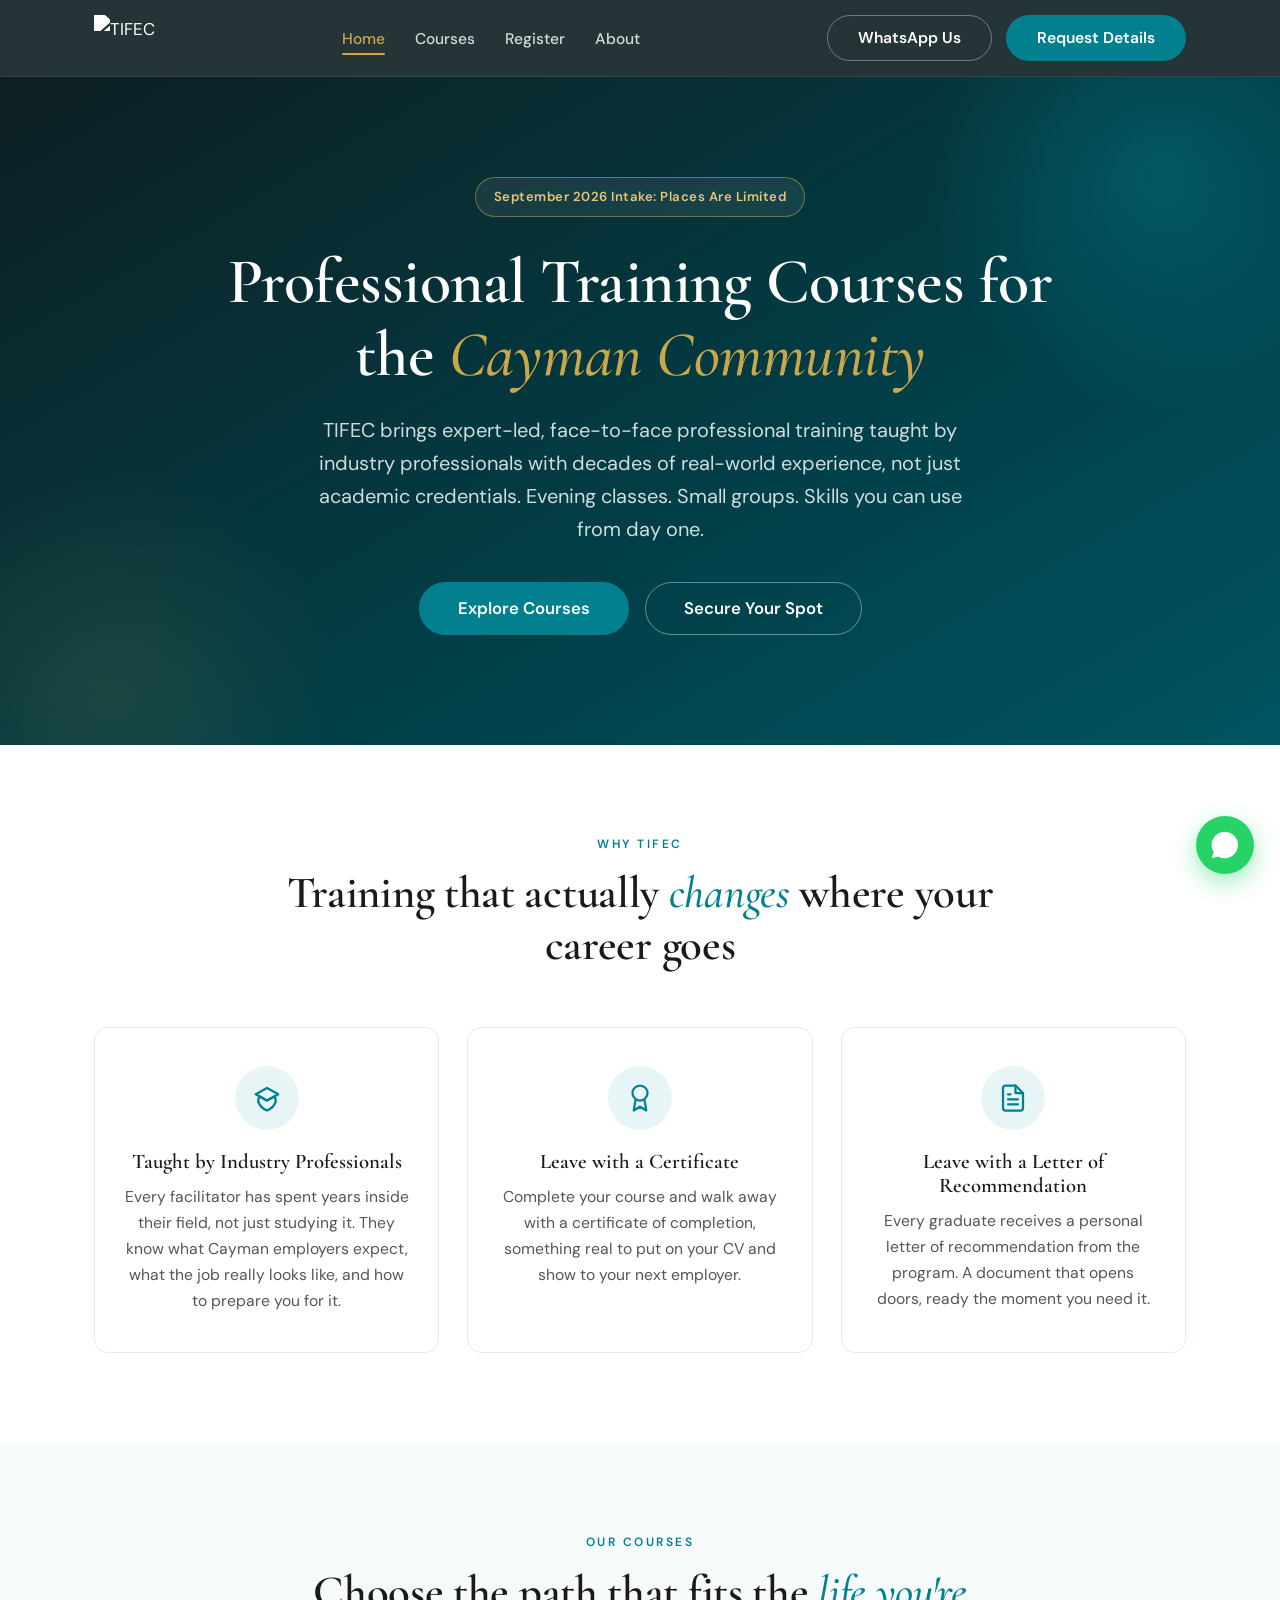
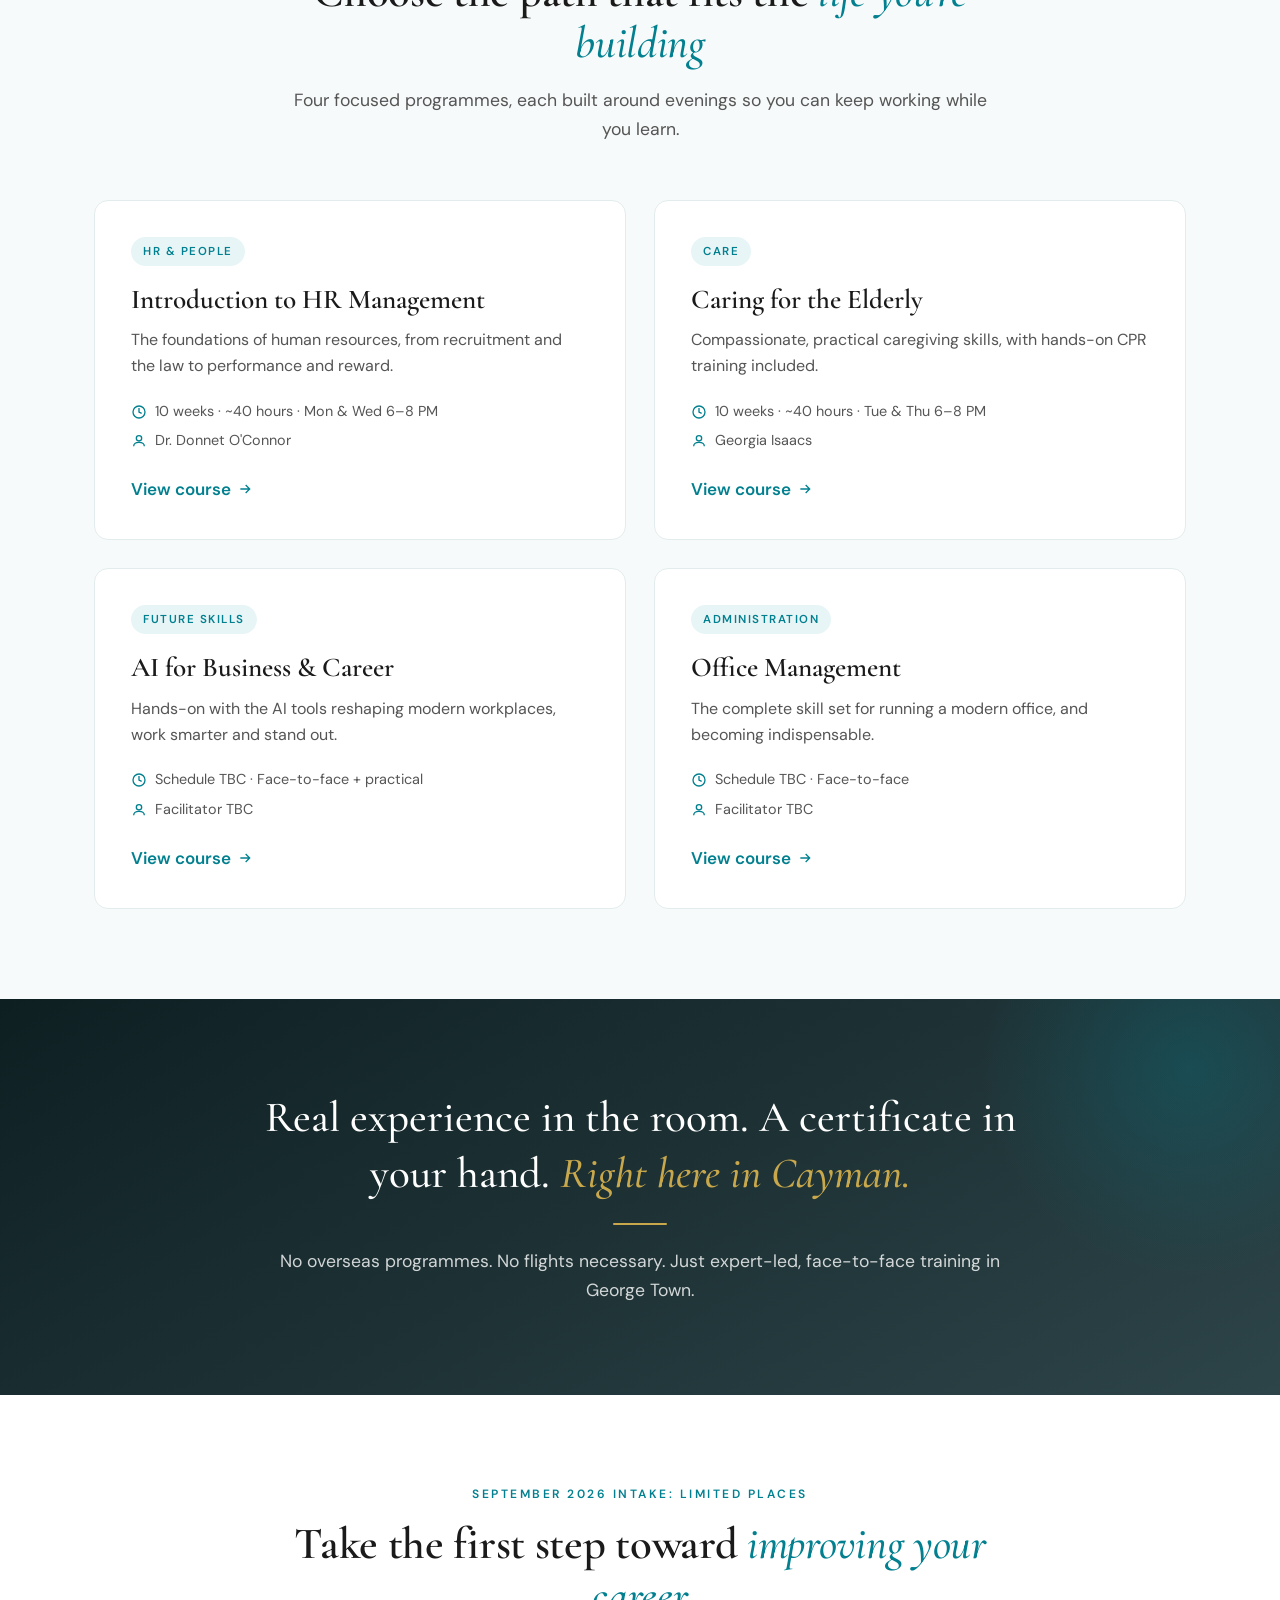
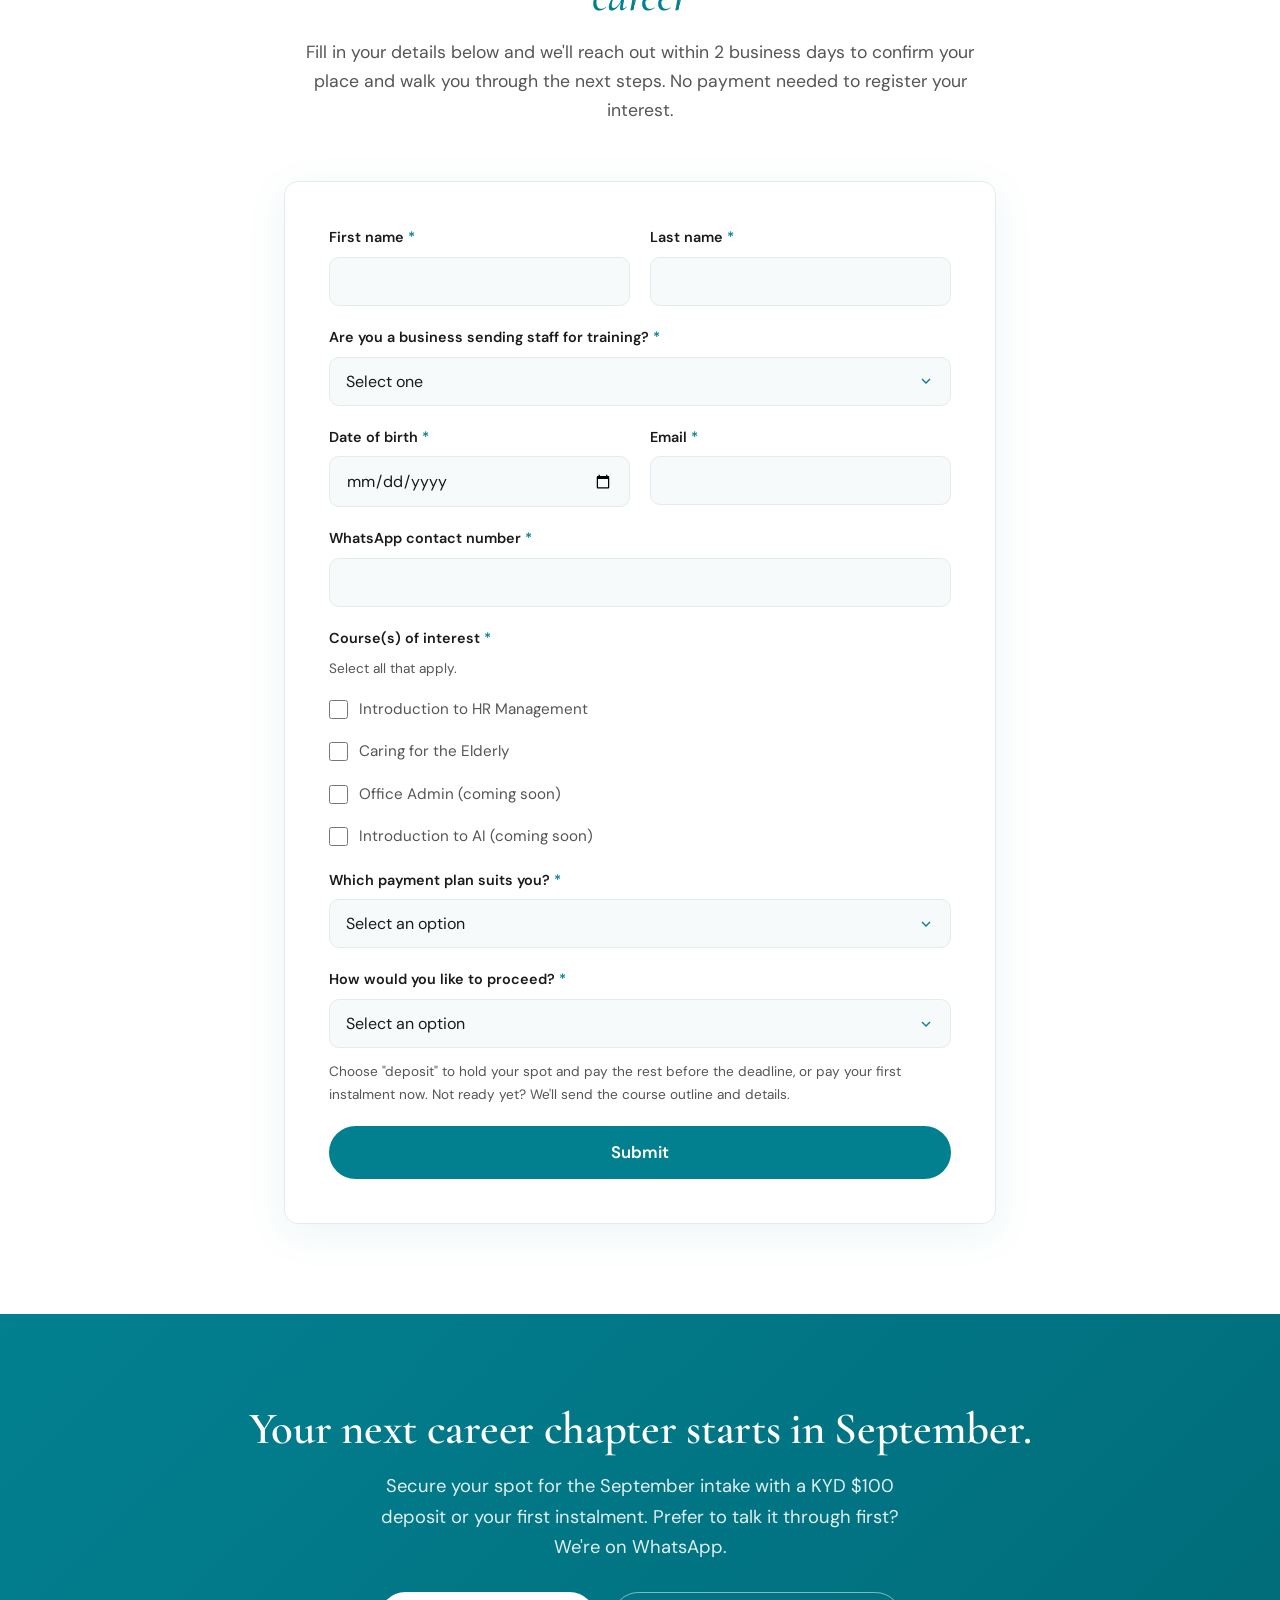
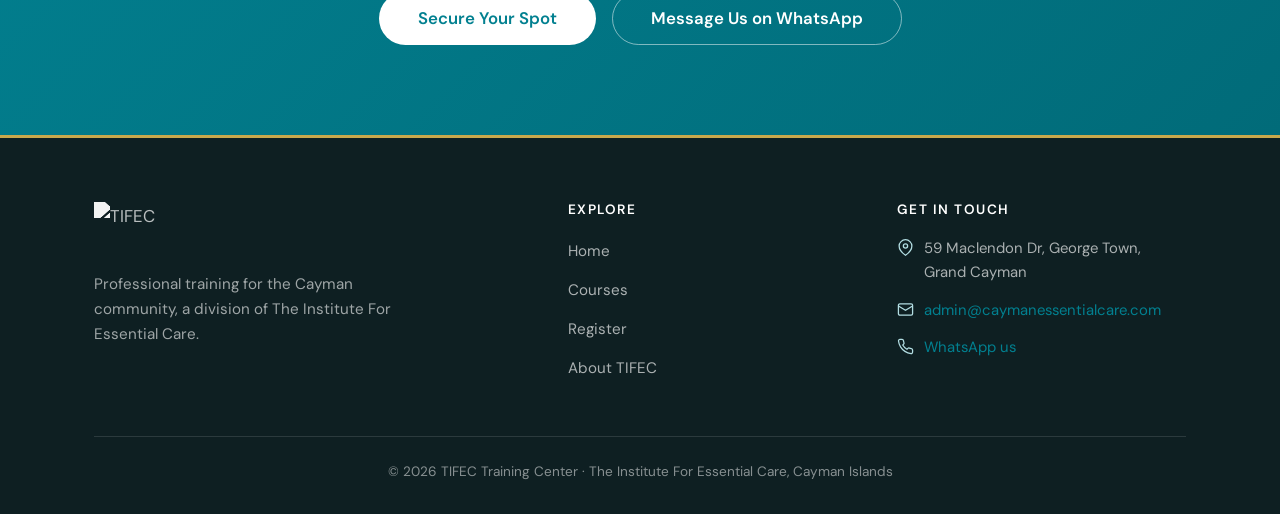
==== index.html @ a4555385 "Payment flow: Secure Your Spot CTAs, readiness question, deadlines, Sept 7/8 start dates, 10-week du" ====
<!DOCTYPE html>
<html lang="en">
<head>
  <meta charset="UTF-8" />
  <meta name="viewport" content="width=device-width, initial-scale=1.0" />
  <title>TIFEC Training Center | Cayman Islands</title>
  <meta name="description" content="Practical, face-to-face professional training in the Cayman Islands, taught by expert facilitators with real-world experience. September 2026 intake now open." />
  <link rel="preconnect" href="https://fonts.googleapis.com" />
  <link rel="preconnect" href="https://fonts.gstatic.com" crossorigin />
  <link rel="stylesheet" href="css/styles.css" />
  <link rel="icon" href="https://images.squarespace-cdn.com/content/v1/658cf09bc342121da8222727/c6f5dc71-7a25-4ff6-af58-5a216bb04ed7/Original_logo-removebg-preview+3.png" />
</head>
<body>

  <!-- NAV -->
  <nav class="nav">
    <div class="nav-inner">
      <a href="index.html" class="nav-logo">
        <img src="https://images.squarespace-cdn.com/content/v1/658cf09bc342121da8222727/c6f5dc71-7a25-4ff6-af58-5a216bb04ed7/Original_logo-removebg-preview+3.png" alt="TIFEC" />
      </a>
      <ul class="nav-links">
        <li><a href="index.html" class="active">Home</a></li>
        <li><a href="courses.html">Courses</a></li>
        <li><a href="register.html">Register</a></li>
        <li><a href="about.html">About</a></li>
      </ul>
      <div class="nav-cta">
        <a href="https://wa.me/4407555476193" target="_blank" rel="noopener" class="btn btn-outline">WhatsApp Us</a>
        <a href="register.html" class="btn btn-primary">Request Details</a>
      </div>
      <button class="nav-toggle" aria-label="Menu"><span></span><span></span><span></span></button>
    </div>
  </nav>

  <!-- HERO -->
  <header class="hero">
    <div class="container">
      <span class="badge">September 2026 Intake: Places Are Limited</span>
      <h1>Professional Training Courses for the <em>Cayman Community</em></h1>
      <p>TIFEC brings expert-led, face-to-face professional training taught by industry professionals with decades of real-world experience, not just academic credentials. Evening classes. Small groups. Skills you can use from day one.</p>
      <div class="hero-actions">
        <a href="courses.html" class="btn btn-primary btn-lg">Explore Courses</a>
        <a href="register.html" class="btn btn-outline btn-lg">Secure Your Spot</a>
      </div>
    </div>
  </header>

  <!-- PILLARS -->
  <section class="section">
    <div class="container">
      <div class="section-head reveal">
        <span class="eyebrow">Why TIFEC</span>
        <h2>Training that actually <em>changes</em> where your career goes</h2>
      </div>
      <div class="pillars">
        <div class="pillar reveal">
          <div class="pillar-icon">
            <svg viewBox="0 0 24 24" fill="none" stroke="currentColor" stroke-width="1.8" stroke-linecap="round" stroke-linejoin="round"><path d="M12 14l9-5-9-5-9 5 9 5z"/><path d="M12 14l6.16-3.42a12 12 0 0 1 .84 4.42A12 12 0 0 1 12 22a12 12 0 0 1-7-7 12 12 0 0 1 .84-4.42L12 14z"/></svg>
          </div>
          <h3>Taught by Industry Professionals</h3>
          <p>Every facilitator has spent years inside their field, not just studying it. They know what Cayman employers expect, what the job really looks like, and how to prepare you for it.</p>
        </div>
        <div class="pillar reveal">
          <div class="pillar-icon">
            <svg viewBox="0 0 24 24" fill="none" stroke="currentColor" stroke-width="1.8" stroke-linecap="round" stroke-linejoin="round"><circle cx="12" cy="8" r="6"/><path d="M15.477 12.89L17 22l-5-3-5 3 1.523-9.11"/></svg>
          </div>
          <h3>Leave with a Certificate</h3>
          <p>Complete your course and walk away with a certificate of completion, something real to put on your CV and show to your next employer.</p>
        </div>
        <div class="pillar reveal">
          <div class="pillar-icon">
            <svg viewBox="0 0 24 24" fill="none" stroke="currentColor" stroke-width="1.8" stroke-linecap="round" stroke-linejoin="round"><path d="M14 2H6a2 2 0 0 0-2 2v16a2 2 0 0 0 2 2h12a2 2 0 0 0 2-2V8z"/><path d="M14 2v6h6"/><path d="M16 13H8M16 17H8M10 9H8"/></svg>
          </div>
          <h3>Leave with a Letter of Recommendation</h3>
          <p>Every graduate receives a personal letter of recommendation from the program. A document that opens doors, ready the moment you need it.</p>
        </div>
      </div>
    </div>
  </section>

  <!-- COURSES -->
  <section class="section bg-soft">
    <div class="container">
      <div class="section-head reveal">
        <span class="eyebrow">Our Courses</span>
        <h2>Choose the path that fits the <em>life you're building</em></h2>
        <p>Four focused programmes, each built around evenings so you can keep working while you learn.</p>
      </div>
      <div class="course-grid">

        <a href="course-hr.html" class="course-card reveal" style="text-decoration:none">
          <span class="tag">HR &amp; People</span>
          <h3>Introduction to HR Management</h3>
          <p>The foundations of human resources, from recruitment and the law to performance and reward.</p>
          <div class="meta">
            <span><svg viewBox="0 0 24 24" fill="none" stroke="currentColor" stroke-width="2"><path d="M12 6v6l4 2"/><circle cx="12" cy="12" r="9"/></svg> 10 weeks · ~40 hours · Mon &amp; Wed 6–8 PM</span>
            <span><svg viewBox="0 0 24 24" fill="none" stroke="currentColor" stroke-width="2"><circle cx="12" cy="8" r="4"/><path d="M4 20c0-4 4-6 8-6s8 2 8 6"/></svg> Dr. Donnet O'Connor</span>
          </div>
          <span class="card-link">View course <svg viewBox="0 0 24 24" fill="none" stroke="currentColor" stroke-width="2"><path d="M5 12h14M13 6l6 6-6 6"/></svg></span>
        </a>

        <a href="course-elderly.html" class="course-card reveal" style="text-decoration:none">
          <span class="tag">Care</span>
          <h3>Caring for the Elderly</h3>
          <p>Compassionate, practical caregiving skills, with hands-on CPR training included.</p>
          <div class="meta">
            <span><svg viewBox="0 0 24 24" fill="none" stroke="currentColor" stroke-width="2"><path d="M12 6v6l4 2"/><circle cx="12" cy="12" r="9"/></svg> 10 weeks · ~40 hours · Tue &amp; Thu 6–8 PM</span>
            <span><svg viewBox="0 0 24 24" fill="none" stroke="currentColor" stroke-width="2"><circle cx="12" cy="8" r="4"/><path d="M4 20c0-4 4-6 8-6s8 2 8 6"/></svg> Georgia Isaacs</span>
          </div>
          <span class="card-link">View course <svg viewBox="0 0 24 24" fill="none" stroke="currentColor" stroke-width="2"><path d="M5 12h14M13 6l6 6-6 6"/></svg></span>
        </a>

        <a href="course-ai.html" class="course-card reveal" style="text-decoration:none">
          <span class="tag">Future Skills</span>
          <h3>AI for Business &amp; Career</h3>
          <p>Hands-on with the AI tools reshaping modern workplaces, work smarter and stand out.</p>
          <div class="meta">
            <span><svg viewBox="0 0 24 24" fill="none" stroke="currentColor" stroke-width="2"><path d="M12 6v6l4 2"/><circle cx="12" cy="12" r="9"/></svg> Schedule TBC · Face-to-face + practical</span>
            <span><svg viewBox="0 0 24 24" fill="none" stroke="currentColor" stroke-width="2"><circle cx="12" cy="8" r="4"/><path d="M4 20c0-4 4-6 8-6s8 2 8 6"/></svg> Facilitator TBC</span>
          </div>
          <span class="card-link">View course <svg viewBox="0 0 24 24" fill="none" stroke="currentColor" stroke-width="2"><path d="M5 12h14M13 6l6 6-6 6"/></svg></span>
        </a>

        <a href="course-office.html" class="course-card reveal" style="text-decoration:none">
          <span class="tag">Administration</span>
          <h3>Office Management</h3>
          <p>The complete skill set for running a modern office, and becoming indispensable.</p>
          <div class="meta">
            <span><svg viewBox="0 0 24 24" fill="none" stroke="currentColor" stroke-width="2"><path d="M12 6v6l4 2"/><circle cx="12" cy="12" r="9"/></svg> Schedule TBC · Face-to-face</span>
            <span><svg viewBox="0 0 24 24" fill="none" stroke="currentColor" stroke-width="2"><circle cx="12" cy="8" r="4"/><path d="M4 20c0-4 4-6 8-6s8 2 8 6"/></svg> Facilitator TBC</span>
          </div>
          <span class="card-link">View course <svg viewBox="0 0 24 24" fill="none" stroke="currentColor" stroke-width="2"><path d="M5 12h14M13 6l6 6-6 6"/></svg></span>
        </a>

      </div>
    </div>
  </section>

  <!-- QUOTE -->
  <section class="section quote-section">
    <div class="container reveal">
      <blockquote>Real experience in the room. A certificate in your hand. <em>Right here in Cayman.</em></blockquote>
      <p class="sub">No overseas programmes. No flights necessary. Just expert-led, face-to-face training in George Town.</p>
    </div>
  </section>

  <!-- LEAD CAPTURE -->
  <section class="section" id="reserve">
    <div class="container" style="max-width:760px">
      <div class="section-head reveal">
        <span class="eyebrow">September 2026 Intake: Limited Places</span>
        <h2>Take the first step toward <em>improving your career</em></h2>
        <p>Fill in your details below and we'll reach out within 2 business days to confirm your place and walk you through the next steps. No payment needed to register your interest.</p>
      </div>

      <form class="form-card reveal" name="home-reserve" method="POST" data-netlify="true" netlify-honeypot="bot-field" data-lead-form data-success="home-success">
        <input type="hidden" name="form-name" value="home-reserve" />
        <p hidden><label>Don't fill this out: <input name="bot-field" /></label></p>
        <div class="form-grid">
          <div class="form-group">
            <label>First name <span class="req">*</span></label>
            <input class="form-control" type="text" name="first_name" required />
          </div>
          <div class="form-group">
            <label>Last name <span class="req">*</span></label>
            <input class="form-control" type="text" name="last_name" required />
          </div>
          <div class="form-group full">
            <label>Are you a business sending staff for training? <span class="req">*</span></label>
            <select class="form-control" name="is_business" required>
              <option value="" disabled selected>Select one</option>
              <option>No, I'm registering for myself</option>
              <option>Yes, on behalf of my business</option>
            </select>
          </div>
          <div class="form-group full" data-business-name style="display:none">
            <label>Name of business</label>
            <input class="form-control" type="text" name="business_name" />
            <p class="form-note">Only if you're registering on behalf of a business.</p>
          </div>
          <div class="form-group">
            <label>Date of birth <span class="req">*</span></label>
            <input class="form-control" type="date" name="date_of_birth" required />
          </div>
          <div class="form-group">
            <label>Email <span class="req">*</span></label>
            <input class="form-control" type="email" name="email" required />
          </div>
          <div class="form-group full">
            <label>WhatsApp contact number <span class="req">*</span></label>
            <input class="form-control" type="tel" name="whatsapp" required />
          </div>
          <div class="form-group full">
            <label>Course(s) of interest <span class="req">*</span></label>
            <p class="form-note" style="margin-top:0;margin-bottom:10px">Select all that apply.</p>
            <div class="checkbox-row"><input type="checkbox" id="c-hr" name="courses[]" value="Introduction to HR Management" /><label for="c-hr">Introduction to HR Management</label></div>
            <div class="checkbox-row"><input type="checkbox" id="c-eld" name="courses[]" value="Caring for the Elderly" /><label for="c-eld">Caring for the Elderly</label></div>
            <div class="checkbox-row"><input type="checkbox" id="c-off" name="courses[]" value="Office Admin (coming soon)" /><label for="c-off">Office Admin (coming soon)</label></div>
            <div class="checkbox-row"><input type="checkbox" id="c-ai" name="courses[]" value="Introduction to AI (coming soon)" /><label for="c-ai">Introduction to AI (coming soon)</label></div>
          </div>
          <div class="form-group full">
            <label>Which payment plan suits you? <span class="req">*</span></label>
            <select class="form-control" name="payment_method" required>
              <option value="" disabled selected>Select an option</option>
              <option>Full Payment Upfront</option>
              <option>Payment Plan</option>
              <option>Extended Payment Plan (4 months)</option>
            </select>
          </div>
          <div class="form-group full">
            <label>How would you like to proceed? <span class="req">*</span></label>
            <select class="form-control" name="payment_readiness" required>
              <option value="" disabled selected>Select an option</option>
              <option>Send me the course outline and more details for now</option>
              <option>I'd like to pay the KYD $100 deposit to save my spot</option>
              <option>I'm ready to make my first tuition payment</option>
            </select>
            <p class="form-note">Choose "deposit" to hold your spot and pay the rest before the deadline, or pay your first instalment now. Not ready yet? We'll send the course outline and details.</p>
          </div>
          <div class="form-group full">
            <button type="submit" class="btn btn-primary btn-lg btn-block">Submit</button>
          </div>
        </div>
      </form>

      <div class="form-success" id="home-success">
        <svg viewBox="0 0 24 24" fill="none" stroke="currentColor" stroke-width="1.8" stroke-linecap="round" stroke-linejoin="round"><path d="M22 11.08V12a10 10 0 1 1-5.93-9.14"/><path d="M22 4L12 14.01l-3-3"/></svg>
        <h3>Thank you. Your place is noted.</h3>
        <p>We've received your details. Our team will reach out within 2 business days to confirm the next steps for the September 2026 intake.</p>
      </div>
    </div>
  </section>

  <!-- CTA BAND -->
  <section class="section cta-band">
    <div class="container reveal">
      <h2>Your next career chapter starts in September.</h2>
      <p>Secure your spot for the September intake with a KYD $100 deposit or your first instalment. Prefer to talk it through first? We're on WhatsApp.</p>
      <div class="hero-actions">
        <a href="register.html" class="btn btn-light btn-lg">Secure Your Spot</a>
        <a href="https://wa.me/4407555476193" target="_blank" rel="noopener" class="btn btn-outline btn-lg" style="color:#fff;border-color:rgba(255,255,255,0.5)">Message Us on WhatsApp</a>
      </div>
    </div>
  </section>

  <!-- FOOTER -->
  <footer class="footer">
    <div class="container">
      <div class="footer-grid">
        <div>
          <div class="footer-logo">
            <img src="https://images.squarespace-cdn.com/content/v1/658cf09bc342121da8222727/c6f5dc71-7a25-4ff6-af58-5a216bb04ed7/Original_logo-removebg-preview+3.png" alt="TIFEC" />
          </div>
          <p>Professional training for the Cayman community, a division of The Institute For Essential Care.</p>
        </div>
        <div>
          <h4>Explore</h4>
          <ul>
            <li><a href="index.html">Home</a></li>
            <li><a href="courses.html">Courses</a></li>
            <li><a href="register.html">Register</a></li>
            <li><a href="about.html">About TIFEC</a></li>
          </ul>
        </div>
        <div>
          <h4>Get in Touch</h4>
          <div class="contact-item"><svg viewBox="0 0 24 24" fill="none" stroke="currentColor" stroke-width="1.8"><path d="M21 10c0 7-9 13-9 13s-9-6-9-13a9 9 0 0 1 18 0z"/><circle cx="12" cy="10" r="3"/></svg> 59 Maclendon Dr, George Town, Grand Cayman</div>
          <div class="contact-item"><svg viewBox="0 0 24 24" fill="none" stroke="currentColor" stroke-width="1.8"><rect x="2" y="4" width="20" height="16" rx="2"/><path d="M22 7l-10 6L2 7"/></svg> <a href="mailto:admin@caymanessentialcare.com">admin@caymanessentialcare.com</a></div>
          <div class="contact-item"><svg viewBox="0 0 24 24" fill="none" stroke="currentColor" stroke-width="1.8"><path d="M22 16.92v3a2 2 0 0 1-2.18 2 19.79 19.79 0 0 1-8.63-3.07 19.5 19.5 0 0 1-6-6 19.79 19.79 0 0 1-3.07-8.67A2 2 0 0 1 4.11 2h3a2 2 0 0 1 2 1.72c.13.96.36 1.9.7 2.81a2 2 0 0 1-.45 2.11L8.09 9.91a16 16 0 0 0 6 6l1.27-1.27a2 2 0 0 1 2.11-.45c.91.34 1.85.57 2.81.7A2 2 0 0 1 22 16.92z"/></svg> <a href="https://wa.me/4407555476193" target="_blank" rel="noopener">WhatsApp us</a></div>
        </div>
      </div>
      <div class="footer-bottom">
        © <span id="year">2026</span> TIFEC Training Center · The Institute For Essential Care, Cayman Islands
      </div>
    </div>
  </footer>

  <!-- WhatsApp float -->
  <a href="https://wa.me/4407555476193" target="_blank" rel="noopener" class="wa-float" aria-label="Chat on WhatsApp">
    <svg viewBox="0 0 24 24" fill="currentColor"><path d="M17.5 14.4c-.3-.2-1.7-.9-2-1-.3-.1-.5-.1-.6.2-.2.3-.7 1-.9 1.1-.2.2-.3.2-.6.1-.3-.2-1.2-.5-2.3-1.4-.9-.8-1.4-1.7-1.6-2-.2-.3 0-.5.1-.6.1-.1.3-.3.4-.5.1-.2.2-.3.3-.5.1-.2 0-.4 0-.5-.1-.2-.6-1.5-.9-2-.2-.5-.4-.4-.6-.4h-.5c-.2 0-.5.1-.7.3-.2.3-.9.9-.9 2.2s1 2.6 1.1 2.7c.1.2 1.9 3 4.7 4.2.6.3 1.1.4 1.5.6.6.2 1.2.2 1.6.1.5-.1 1.7-.7 1.9-1.3.2-.7.2-1.2.2-1.3-.1-.2-.3-.2-.5-.3zM12 2a10 10 0 0 0-8.5 15.3L2 22l4.8-1.3A10 10 0 1 0 12 2z"/></svg>
  </a>

  <script src="js/main.js"></script>
</body>
</html>
---- css/styles.css ----
/* ============================================================
   TIFEC Professional Training Programs
   Brand: calm, warm, aspirational
   ============================================================ */

@import url('https://fonts.googleapis.com/css2?family=Cormorant+Garamond:ital,wght@0,400;0,500;0,600;0,700;1,400;1,500;1,600&family=DM+Sans:ital,opsz,wght@0,9..40,300;0,9..40,400;0,9..40,500;0,9..40,600;0,9..40,700;1,9..40,400&display=swap');

:root {
  --teal: #028090;
  --teal-dark: #016b79;
  --teal-light: #e8f5f6;
  --teal-mid: #b2dde2;
  --text: #1a1a1a;
  --muted: #555;
  --white: #ffffff;
  --bg-soft: #f7fafa;
  --border: #e3ecec;

  /* dark + accent tones (matched to caymanessentialcare palette) */
  --ink: #0e1f22;          /* darkest charcoal-teal */
  --ink-soft: #2d4448;     /* dark slate teal */
  --gold: #c9a84c;         /* brass accent */
  --gold-light: #e3c878;

  --serif: 'Cormorant Garamond', Georgia, serif;
  --sans: 'DM Sans', -apple-system, BlinkMacSystemFont, 'Segoe UI', sans-serif;

  --maxw: 1140px;
  --radius: 14px;
  --radius-sm: 10px;
  --shadow: 0 10px 40px rgba(2, 128, 144, 0.08);
  --shadow-hover: 0 18px 50px rgba(2, 128, 144, 0.16);
  --transition: 0.25s ease;
}

* { box-sizing: border-box; margin: 0; padding: 0; }

html { scroll-behavior: smooth; scroll-padding-top: 90px; }

body {
  font-family: var(--sans);
  color: var(--text);
  background: var(--white);
  line-height: 1.65;
  font-size: 17px;
  -webkit-font-smoothing: antialiased;
  overflow-x: hidden;
}

img { max-width: 100%; display: block; }

a { color: var(--teal); text-decoration: none; transition: color var(--transition); }
a:hover { color: var(--teal-dark); }

/* ---------- Typography ---------- */
h1, h2, h3, h4 { font-family: var(--serif); font-weight: 600; line-height: 1.15; color: var(--text); }
h1 { font-size: clamp(2.4rem, 5.2vw, 4rem); letter-spacing: -0.5px; }
h2 { font-size: clamp(1.9rem, 3.6vw, 2.8rem); letter-spacing: -0.3px; }
h3 { font-size: clamp(1.35rem, 2.2vw, 1.7rem); }
h4 { font-size: 1.2rem; }
em { font-style: italic; color: var(--teal); }
h1 em, h2 em, h3 em { font-weight: 500; }

p { color: var(--muted); }
.lead { font-size: 1.2rem; color: var(--muted); line-height: 1.7; }

/* ---------- Layout ---------- */
.container { max-width: var(--maxw); margin: 0 auto; padding: 0 24px; }
.section { padding: 90px 0; }
.section-sm { padding: 60px 0; }
.bg-soft { background: var(--bg-soft); }
.bg-teal-light { background: var(--teal-light); }
.text-center { text-align: center; }
.eyebrow {
  font-family: var(--sans);
  text-transform: uppercase;
  letter-spacing: 2.5px;
  font-size: 0.75rem;
  font-weight: 600;
  color: var(--teal);
  margin-bottom: 14px;
  display: block;
}
.section-head { max-width: 720px; margin: 0 auto 56px; text-align: center; }
.section-head p { margin-top: 16px; font-size: 1.1rem; }

/* ---------- Buttons ---------- */
.btn {
  display: inline-flex;
  align-items: center;
  gap: 9px;
  font-family: var(--sans);
  font-weight: 600;
  font-size: 0.98rem;
  padding: 14px 30px;
  border-radius: 50px;
  border: 1.5px solid transparent;
  cursor: pointer;
  transition: all var(--transition);
  text-align: center;
  line-height: 1;
}
.btn-primary { background: var(--teal); color: #fff; }
.btn-primary:hover { background: var(--teal-dark); color: #fff; transform: translateY(-2px); box-shadow: var(--shadow-hover); }
.btn-outline { background: transparent; color: var(--teal); border-color: var(--teal-mid); }
.btn-outline:hover { background: var(--teal-light); color: var(--teal-dark); transform: translateY(-2px); }
.btn-light { background: #fff; color: var(--teal); }
.btn-light:hover { background: var(--teal-light); transform: translateY(-2px); }
.btn-lg { padding: 17px 38px; font-size: 1.05rem; }
.btn-block { display: flex; width: 100%; justify-content: center; }

/* ---------- Navbar ---------- */
.nav {
  position: sticky;
  top: 0;
  z-index: 100;
  background: rgba(14, 31, 34, 0.9);
  backdrop-filter: blur(12px);
  border-bottom: 1px solid rgba(255, 255, 255, 0.08);
}
.nav-inner {
  display: flex;
  align-items: center;
  justify-content: space-between;
  height: 76px;
  max-width: var(--maxw);
  margin: 0 auto;
  padding: 0 24px;
}
.nav-logo img { height: 46px; width: auto; filter: brightness(0) invert(1); }
.nav-links { display: flex; align-items: center; gap: 30px; list-style: none; }
.nav-links a {
  color: rgba(255, 255, 255, 0.82);
  font-weight: 500;
  font-size: 0.97rem;
  position: relative;
  padding: 4px 0;
}
.nav-links a:hover, .nav-links a.active { color: var(--gold); }
.nav-links a.active::after {
  content: '';
  position: absolute;
  left: 0; bottom: -2px;
  width: 100%; height: 2px;
  background: var(--gold);
  border-radius: 2px;
}
.nav-cta { display: flex; align-items: center; gap: 14px; }
/* nav outline button adapts to the dark bar */
.nav .btn-outline { color: #fff; border-color: rgba(255, 255, 255, 0.35); }
.nav .btn-outline:hover { background: rgba(255, 255, 255, 0.1); color: #fff; border-color: rgba(255, 255, 255, 0.5); }
.nav-toggle {
  display: none;
  background: none;
  border: none;
  cursor: pointer;
  padding: 8px;
  flex-direction: column;
  gap: 5px;
}
.nav-toggle span {
  display: block;
  width: 24px; height: 2px;
  background: #fff;
  border-radius: 2px;
  transition: var(--transition);
}

/* ---------- Hero ---------- */
.hero {
  position: relative;
  background:
    linear-gradient(150deg, var(--ink) 0%, #013f48 60%, #015462 100%);
  padding: 100px 0 110px;
  overflow: hidden;
}
.hero::before {
  content: '';
  position: absolute;
  top: -140px; right: -120px;
  width: 480px; height: 480px;
  background: radial-gradient(circle, rgba(2,128,144,0.4) 0%, rgba(2,128,144,0) 70%);
  border-radius: 50%;
}
.hero::after {
  content: '';
  position: absolute;
  bottom: -180px; left: -120px;
  width: 460px; height: 460px;
  background: radial-gradient(circle, rgba(201,168,76,0.12) 0%, rgba(201,168,76,0) 70%);
  border-radius: 50%;
}
.hero .container { position: relative; z-index: 2; max-width: 880px; text-align: center; }
.hero .badge {
  display: inline-block;
  background: rgba(255,255,255,0.07);
  border: 1px solid rgba(201,168,76,0.5);
  color: var(--gold-light);
  font-weight: 600;
  font-size: 0.82rem;
  letter-spacing: 0.5px;
  padding: 8px 18px;
  border-radius: 50px;
  margin-bottom: 28px;
  backdrop-filter: blur(4px);
}
.hero h1 { margin-bottom: 22px; color: #fff; }
.hero h1 em { color: var(--gold); }
.hero p { font-size: 1.25rem; max-width: 660px; margin: 0 auto 36px; color: rgba(255,255,255,0.82); }
.hero-actions { display: flex; gap: 16px; justify-content: center; flex-wrap: wrap; }
/* hero outline button on the dark backdrop */
.hero .btn-outline { color: #fff; border-color: rgba(255,255,255,0.4); }
.hero .btn-outline:hover { background: rgba(255,255,255,0.12); color: #fff; border-color: rgba(255,255,255,0.6); }

/* ---------- Pillars ---------- */
.pillars { display: grid; grid-template-columns: repeat(3, 1fr); gap: 28px; }
.pillar {
  text-align: center;
  padding: 38px 28px;
  background: #fff;
  border: 1px solid var(--border);
  border-radius: var(--radius);
  transition: var(--transition);
}
.pillar:hover { transform: translateY(-4px); box-shadow: var(--shadow); border-color: var(--teal-mid); }
.pillar-icon {
  width: 64px; height: 64px;
  margin: 0 auto 20px;
  background: var(--teal-light);
  border-radius: 50%;
  display: flex; align-items: center; justify-content: center;
  color: var(--teal);
}
.pillar-icon svg { width: 30px; height: 30px; }
.pillar h3 { font-size: 1.3rem; margin-bottom: 10px; }
.pillar p { font-size: 0.98rem; }

/* ---------- Course cards ---------- */
.course-grid { display: grid; grid-template-columns: repeat(2, 1fr); gap: 28px; }
.course-card {
  background: #fff;
  border: 1px solid var(--border);
  border-radius: var(--radius);
  padding: 36px;
  display: flex;
  flex-direction: column;
  transition: var(--transition);
  position: relative;
  overflow: hidden;
}
.course-card::before {
  content: '';
  position: absolute;
  top: 0; left: 0;
  width: 100%; height: 4px;
  background: linear-gradient(90deg, var(--teal), var(--gold));
  transform: scaleX(0);
  transform-origin: left;
  transition: transform var(--transition);
}
.course-card:hover { transform: translateY(-5px); box-shadow: var(--shadow-hover); border-color: var(--teal-mid); }
.course-card:hover::before { transform: scaleX(1); }
.course-card .tag {
  display: inline-block;
  font-size: 0.72rem;
  text-transform: uppercase;
  letter-spacing: 1.5px;
  font-weight: 600;
  color: var(--teal);
  background: var(--teal-light);
  padding: 5px 12px;
  border-radius: 50px;
  margin-bottom: 18px;
  align-self: flex-start;
}
.course-card h3 { margin-bottom: 12px; }
.course-card p { font-size: 1rem; margin-bottom: 20px; }
.course-card .meta { font-size: 0.9rem; color: var(--muted); margin-bottom: 22px; display: flex; flex-direction: column; gap: 6px; }
.course-card .meta span { display: flex; align-items: center; gap: 8px; }
.course-card .meta svg { width: 16px; height: 16px; color: var(--teal); flex-shrink: 0; }
.course-card .card-link { margin-top: auto; font-weight: 600; display: inline-flex; align-items: center; gap: 6px; }
.course-card .card-link svg { width: 16px; height: 16px; transition: transform var(--transition); }
.course-card:hover .card-link svg { transform: translateX(4px); }

/* ---------- Quote / social proof ---------- */
.quote-section {
  background: linear-gradient(150deg, var(--ink) 0%, var(--ink-soft) 100%);
  color: #fff;
  text-align: center;
  position: relative;
  overflow: hidden;
}
.quote-section::before {
  content: '';
  position: absolute;
  top: -140px; right: -120px;
  width: 420px; height: 420px;
  background: radial-gradient(circle, rgba(2,128,144,0.28) 0%, rgba(2,128,144,0) 70%);
  border-radius: 50%;
}
.quote-section .container { max-width: 820px; position: relative; z-index: 2; }
.quote-section blockquote {
  font-family: var(--serif);
  font-size: clamp(1.8rem, 3.6vw, 2.7rem);
  line-height: 1.3;
  font-weight: 500;
}
.quote-section blockquote em { color: var(--gold); font-style: italic; }
.quote-section .sub { margin-top: 22px; color: rgba(255,255,255,0.8); font-size: 1.1rem; }
.quote-section .sub::before {
  content: '';
  display: block;
  width: 54px; height: 2px;
  background: var(--gold);
  margin: 0 auto 22px;
  border-radius: 2px;
}

/* ---------- Forms ---------- */
.form-card {
  background: #fff;
  border-radius: var(--radius);
  box-shadow: var(--shadow);
  padding: 44px;
  border: 1px solid var(--border);
}
.form-grid { display: grid; grid-template-columns: 1fr 1fr; gap: 20px; }
.form-group { display: flex; flex-direction: column; gap: 7px; }
.form-group.full { grid-column: 1 / -1; }
.form-group label { font-size: 0.9rem; font-weight: 600; color: var(--text); }
.form-group label .req { color: var(--teal); }
.form-control {
  font-family: var(--sans);
  font-size: 1rem;
  padding: 13px 16px;
  border: 1.5px solid var(--border);
  border-radius: var(--radius-sm);
  background: var(--bg-soft);
  color: var(--text);
  transition: var(--transition);
  width: 100%;
}
.form-control:focus { outline: none; border-color: var(--teal); background: #fff; box-shadow: 0 0 0 3px rgba(2,128,144,0.1); }
select.form-control { appearance: none; background-image: url("data:image/svg+xml,%3Csvg xmlns='http://www.w3.org/2000/svg' width='16' height='16' fill='none' stroke='%23028090' stroke-width='2' viewBox='0 0 24 24'%3E%3Cpath d='M6 9l6 6 6-6'/%3E%3C/svg%3E"); background-repeat: no-repeat; background-position: right 16px center; padding-right: 44px; }
.checkbox-row { display: flex; align-items: flex-start; gap: 11px; }
.checkbox-row input { width: 19px; height: 19px; margin-top: 3px; accent-color: var(--teal); flex-shrink: 0; cursor: pointer; }
.checkbox-row label { font-weight: 400; color: var(--muted); font-size: 0.95rem; cursor: pointer; }
.checkbox-row + .checkbox-row { margin-top: 10px; }
.form-note { font-size: 0.85rem; color: var(--muted); margin-top: 6px; }

/* form success message */
.form-success {
  display: none;
  text-align: center;
  padding: 30px;
  background: var(--teal-light);
  border: 1.5px solid var(--teal-mid);
  border-radius: var(--radius);
  color: var(--teal-dark);
}
.form-success.show { display: block; animation: fadeUp 0.5s ease; }
.form-success svg { width: 52px; height: 52px; color: var(--teal); margin: 0 auto 14px; }
.form-success h3 { color: var(--teal-dark); margin-bottom: 8px; }
.form-success p { color: var(--teal-dark); opacity: 0.85; }
@keyframes fadeUp { from { opacity: 0; transform: translateY(12px); } to { opacity: 1; transform: translateY(0); } }

/* ---------- Course detail page ---------- */
.course-hero { background: var(--teal-light); padding: 70px 0; }
.course-hero .container { max-width: 900px; }
.course-hero .breadcrumb { font-size: 0.9rem; color: var(--muted); margin-bottom: 18px; }
.course-hero .breadcrumb a { color: var(--teal); }
.course-hero h1 { margin-bottom: 18px; }
.course-hero .facilitator { font-size: 1.1rem; color: var(--muted); }
.course-hero .facilitator strong { color: var(--text); }

.course-layout { display: grid; grid-template-columns: 1fr 340px; gap: 50px; align-items: start; }
.course-main h2 { margin: 0 0 20px; }
.course-main h2:not(:first-child) { margin-top: 48px; }
.course-main h3 { font-family: var(--serif); font-size: 1.25rem; margin: 26px 0 12px; color: var(--text); }
.course-main ul { margin: 0 0 10px; padding-left: 0; list-style: none; }
.course-main ul li {
  position: relative;
  padding: 8px 0 8px 30px;
  color: var(--muted);
  border-bottom: 1px solid var(--border);
}
.course-main ul li::before {
  content: '';
  position: absolute;
  left: 0; top: 16px;
  width: 16px; height: 16px;
  background: var(--teal-light);
  border-radius: 50%;
}
.course-main ul li::after {
  content: '';
  position: absolute;
  left: 5px; top: 21px;
  width: 6px; height: 6px;
  background: var(--teal);
  border-radius: 50%;
}

.fact-grid { display: grid; grid-template-columns: repeat(2, 1fr); gap: 16px; margin-bottom: 10px; }
.fact {
  background: var(--bg-soft);
  border: 1px solid var(--border);
  border-radius: var(--radius-sm);
  padding: 18px;
}
.fact .label { font-size: 0.75rem; text-transform: uppercase; letter-spacing: 1px; color: var(--teal); font-weight: 600; margin-bottom: 4px; }
.fact .value { font-weight: 500; color: var(--text); font-size: 0.98rem; }

/* sidebar */
.course-sidebar {
  position: sticky;
  top: 96px;
  background: #fff;
  border: 1px solid var(--border);
  border-radius: var(--radius);
  box-shadow: var(--shadow);
  padding: 30px;
}
.course-sidebar h3 { font-size: 1.4rem; margin-bottom: 6px; }
.course-sidebar .side-sub { font-size: 0.9rem; color: var(--muted); margin-bottom: 22px; }
.price-option {
  border: 1.5px solid var(--border);
  border-radius: var(--radius-sm);
  padding: 16px;
  margin-bottom: 12px;
  transition: var(--transition);
}
.price-option:hover { border-color: var(--teal-mid); }
.price-option.featured { border-color: var(--gold); background: var(--teal-light); position: relative; }
.price-option.featured::after {
  content: 'Best value';
  position: absolute;
  top: -10px; right: 14px;
  background: var(--gold);
  color: var(--ink);
  font-size: 0.66rem;
  font-weight: 700;
  letter-spacing: 0.5px;
  text-transform: uppercase;
  padding: 3px 9px;
  border-radius: 50px;
}
.price-option .po-name { font-size: 0.82rem; text-transform: uppercase; letter-spacing: 1px; color: var(--muted); font-weight: 600; }
.price-option .po-amount { font-family: var(--serif); font-size: 1.7rem; font-weight: 600; color: var(--text); margin: 2px 0; }
.price-option .po-detail { font-size: 0.85rem; color: var(--muted); }
.price-option.featured .po-amount { color: var(--teal-dark); }
.sidebar-tbc { text-align: center; padding: 20px; background: var(--bg-soft); border-radius: var(--radius-sm); color: var(--muted); margin-bottom: 16px; }

/* assessment table */
.assess-table { width: 100%; border-collapse: collapse; margin-top: 6px; }
.assess-table td { padding: 12px 0; border-bottom: 1px solid var(--border); color: var(--muted); }
.assess-table td:last-child { text-align: right; font-weight: 600; color: var(--teal); font-family: var(--serif); font-size: 1.15rem; }

/* ---------- About page ---------- */
.about-hero { padding: 80px 0 50px; text-align: center; }
.about-hero .container { max-width: 760px; }
.prose { max-width: 760px; margin: 0 auto; }
.prose p { font-size: 1.12rem; margin-bottom: 22px; line-height: 1.8; }
.prose h2 { margin: 44px 0 18px; }

/* ---------- Pay / deposit ---------- */
.pay-card {
  background: #fff;
  border: 1px solid var(--border);
  border-radius: var(--radius);
  padding: 36px;
  box-shadow: var(--shadow);
}
.pay-card h3 { margin-bottom: 8px; }
.bank-details { background: var(--bg-soft); border-radius: var(--radius-sm); padding: 24px; margin-top: 10px; }
.bank-details dl { display: grid; grid-template-columns: auto 1fr; gap: 10px 20px; }
.bank-details dt { font-weight: 600; color: var(--text); }
.bank-details dd { color: var(--muted); }
.callout {
  background: var(--teal-light);
  border-left: 4px solid var(--teal);
  border-radius: var(--radius-sm);
  padding: 18px 22px;
  color: var(--teal-dark);
  font-size: 0.97rem;
}

/* ---------- Footer ---------- */
.footer { background: var(--ink); color: rgba(255,255,255,0.75); padding: 64px 0 30px; border-top: 3px solid var(--gold); }
.footer-grid { display: grid; grid-template-columns: 1.5fr 1fr 1fr; gap: 40px; margin-bottom: 44px; }
.footer-logo img { height: 52px; margin-bottom: 18px; filter: brightness(0) invert(1); opacity: 0.95; }
.footer p { color: rgba(255,255,255,0.6); font-size: 0.95rem; max-width: 300px; }
.footer h4 { color: #fff; font-family: var(--sans); font-size: 0.85rem; text-transform: uppercase; letter-spacing: 1.5px; margin-bottom: 18px; font-weight: 600; }
.footer ul { list-style: none; }
.footer ul li { margin-bottom: 11px; }
.footer ul a { color: rgba(255,255,255,0.65); font-size: 0.95rem; }
.footer ul a:hover { color: var(--teal-mid); }
.footer .contact-item { display: flex; align-items: flex-start; gap: 10px; margin-bottom: 13px; font-size: 0.93rem; color: rgba(255,255,255,0.65); }
.footer .contact-item svg { width: 17px; height: 17px; color: var(--teal-mid); margin-top: 3px; flex-shrink: 0; }
.footer .socials { display: flex; gap: 12px; margin-top: 18px; }
.footer .socials a {
  width: 40px; height: 40px;
  border: 1px solid rgba(255,255,255,0.2);
  border-radius: 50%;
  display: flex; align-items: center; justify-content: center;
  color: rgba(255,255,255,0.7);
  transition: var(--transition);
}
.footer .socials a:hover { background: var(--teal); border-color: var(--teal); color: #fff; }
.footer .socials svg { width: 18px; height: 18px; }
.footer-bottom { border-top: 1px solid rgba(255,255,255,0.12); padding-top: 24px; text-align: center; font-size: 0.85rem; color: rgba(255,255,255,0.5); }

/* ---------- WhatsApp float ---------- */
.wa-float {
  position: fixed;
  bottom: 26px; right: 26px;
  width: 58px; height: 58px;
  background: #25d366;
  border-radius: 50%;
  display: flex; align-items: center; justify-content: center;
  box-shadow: 0 8px 24px rgba(37,211,102,0.45);
  z-index: 90;
  transition: var(--transition);
  animation: waPulse 2.5s infinite;
}
.wa-float:hover { transform: scale(1.08); }
.wa-float svg { width: 32px; height: 32px; color: #fff; }
@keyframes waPulse {
  0% { box-shadow: 0 8px 24px rgba(37,211,102,0.45), 0 0 0 0 rgba(37,211,102,0.4); }
  70% { box-shadow: 0 8px 24px rgba(37,211,102,0.45), 0 0 0 16px rgba(37,211,102,0); }
  100% { box-shadow: 0 8px 24px rgba(37,211,102,0.45), 0 0 0 0 rgba(37,211,102,0); }
}

/* ---------- CTA band ---------- */
.cta-band { background: linear-gradient(135deg, var(--teal) 0%, var(--teal-dark) 100%); color: #fff; text-align: center; }
.cta-band h2 { color: #fff; margin-bottom: 16px; }
.cta-band p { color: rgba(255,255,255,0.88); font-size: 1.15rem; max-width: 560px; margin: 0 auto 30px; }

/* ---------- Reveal animation ---------- */
.reveal { opacity: 0; transform: translateY(24px); transition: opacity 0.7s ease, transform 0.7s ease; }
.reveal.in { opacity: 1; transform: translateY(0); }

/* ---------- Responsive ---------- */
@media (max-width: 940px) {
  .course-layout { grid-template-columns: 1fr; }
  .course-sidebar { position: static; }
  .footer-grid { grid-template-columns: 1fr 1fr; }
}
@media (max-width: 768px) {
  body { font-size: 16px; }
  .section { padding: 64px 0; }
  .nav-links {
    position: fixed;
    top: 76px; left: 0;
    width: 100%;
    flex-direction: column;
    align-items: flex-start;
    background: var(--ink);
    border-bottom: 1px solid rgba(255,255,255,0.1);
    padding: 18px 24px 28px;
    gap: 4px;
    transform: translateY(-130%);
    transition: transform 0.3s ease;
    box-shadow: 0 18px 40px rgba(0,0,0,0.3);
  }
  .nav-links.open { transform: translateY(0); }
  .nav-links li { width: 100%; }
  .nav-links a { display: block; padding: 12px 0; width: 100%; border-bottom: 1px solid rgba(255,255,255,0.1); }
  .nav-links a.active::after { display: none; }
  .nav-toggle { display: flex; }
  .nav-cta .btn-outline { display: none; }
  .pillars { grid-template-columns: 1fr; gap: 18px; }
  .course-grid { grid-template-columns: 1fr; }
  .form-grid { grid-template-columns: 1fr; }
  .fact-grid { grid-template-columns: 1fr; }
  .form-card { padding: 28px; }
  .footer-grid { grid-template-columns: 1fr; gap: 32px; }
  .hero { padding: 70px 0 80px; }
}
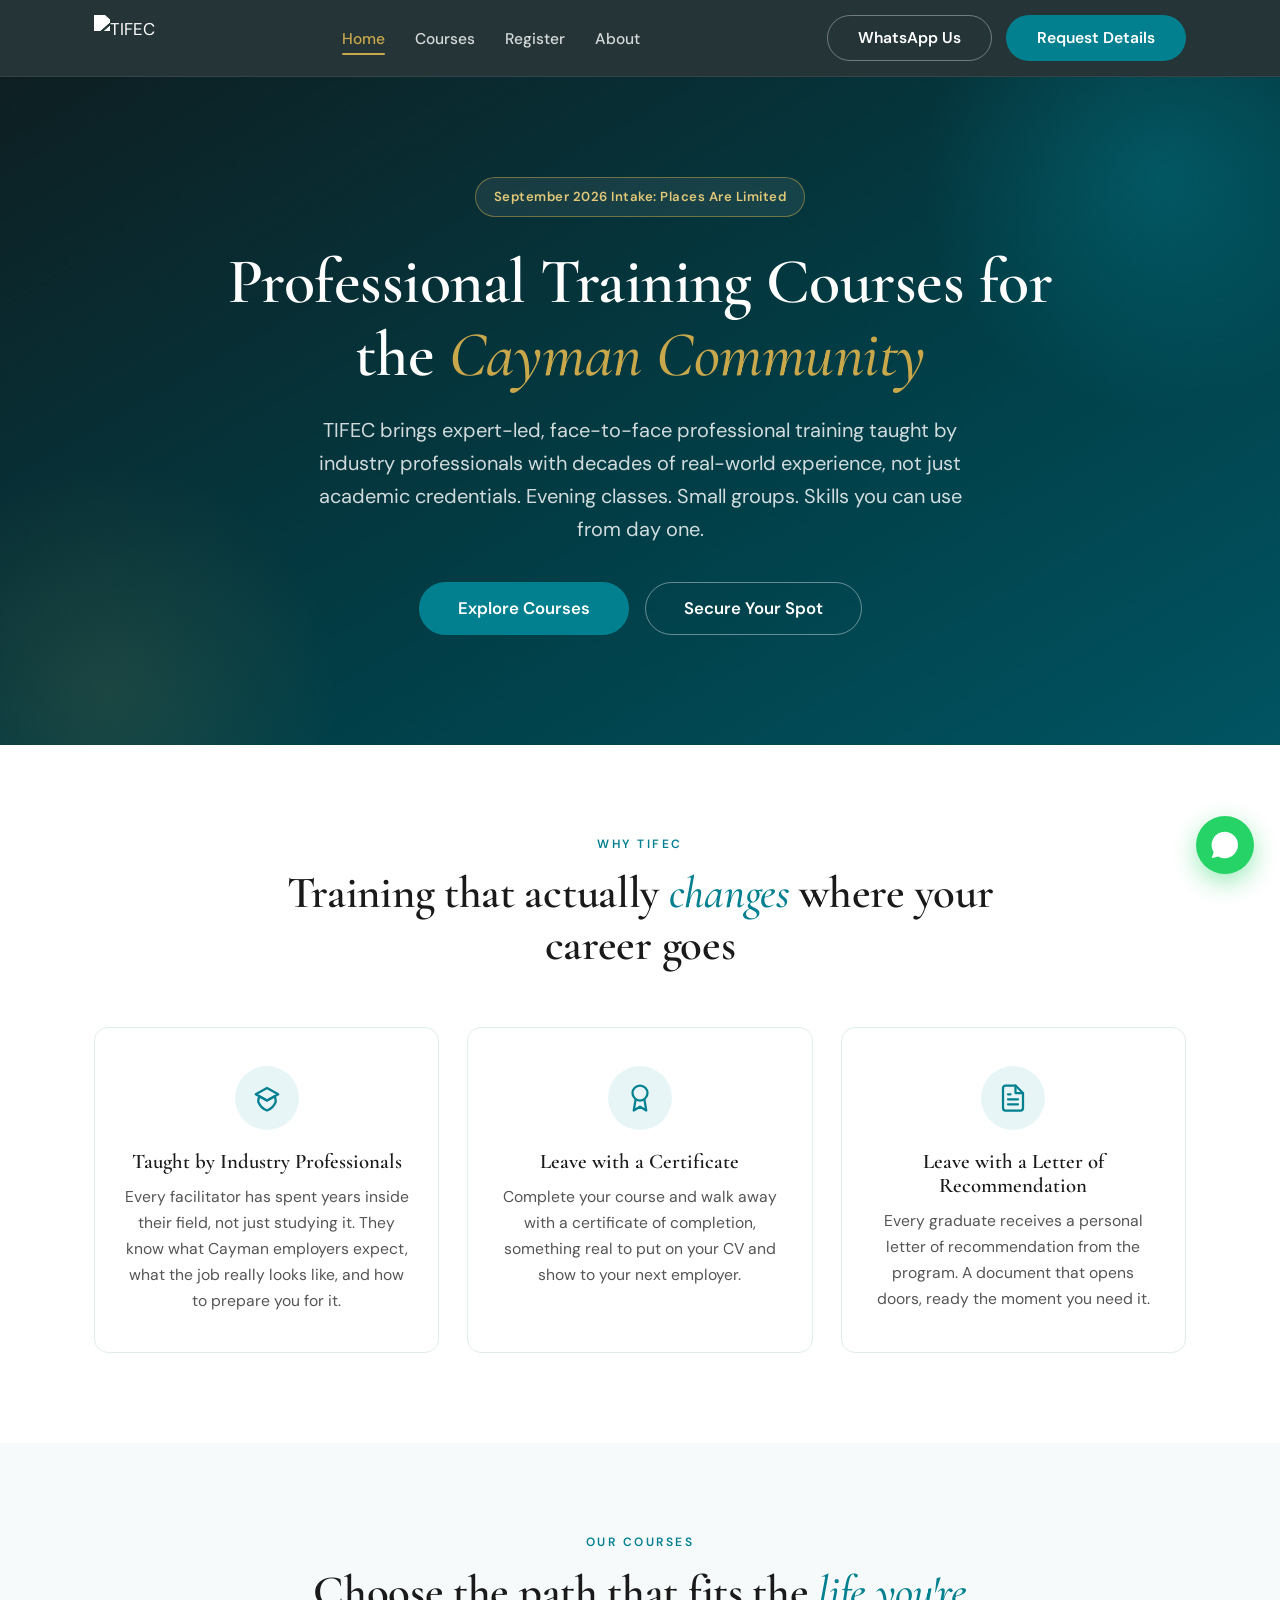
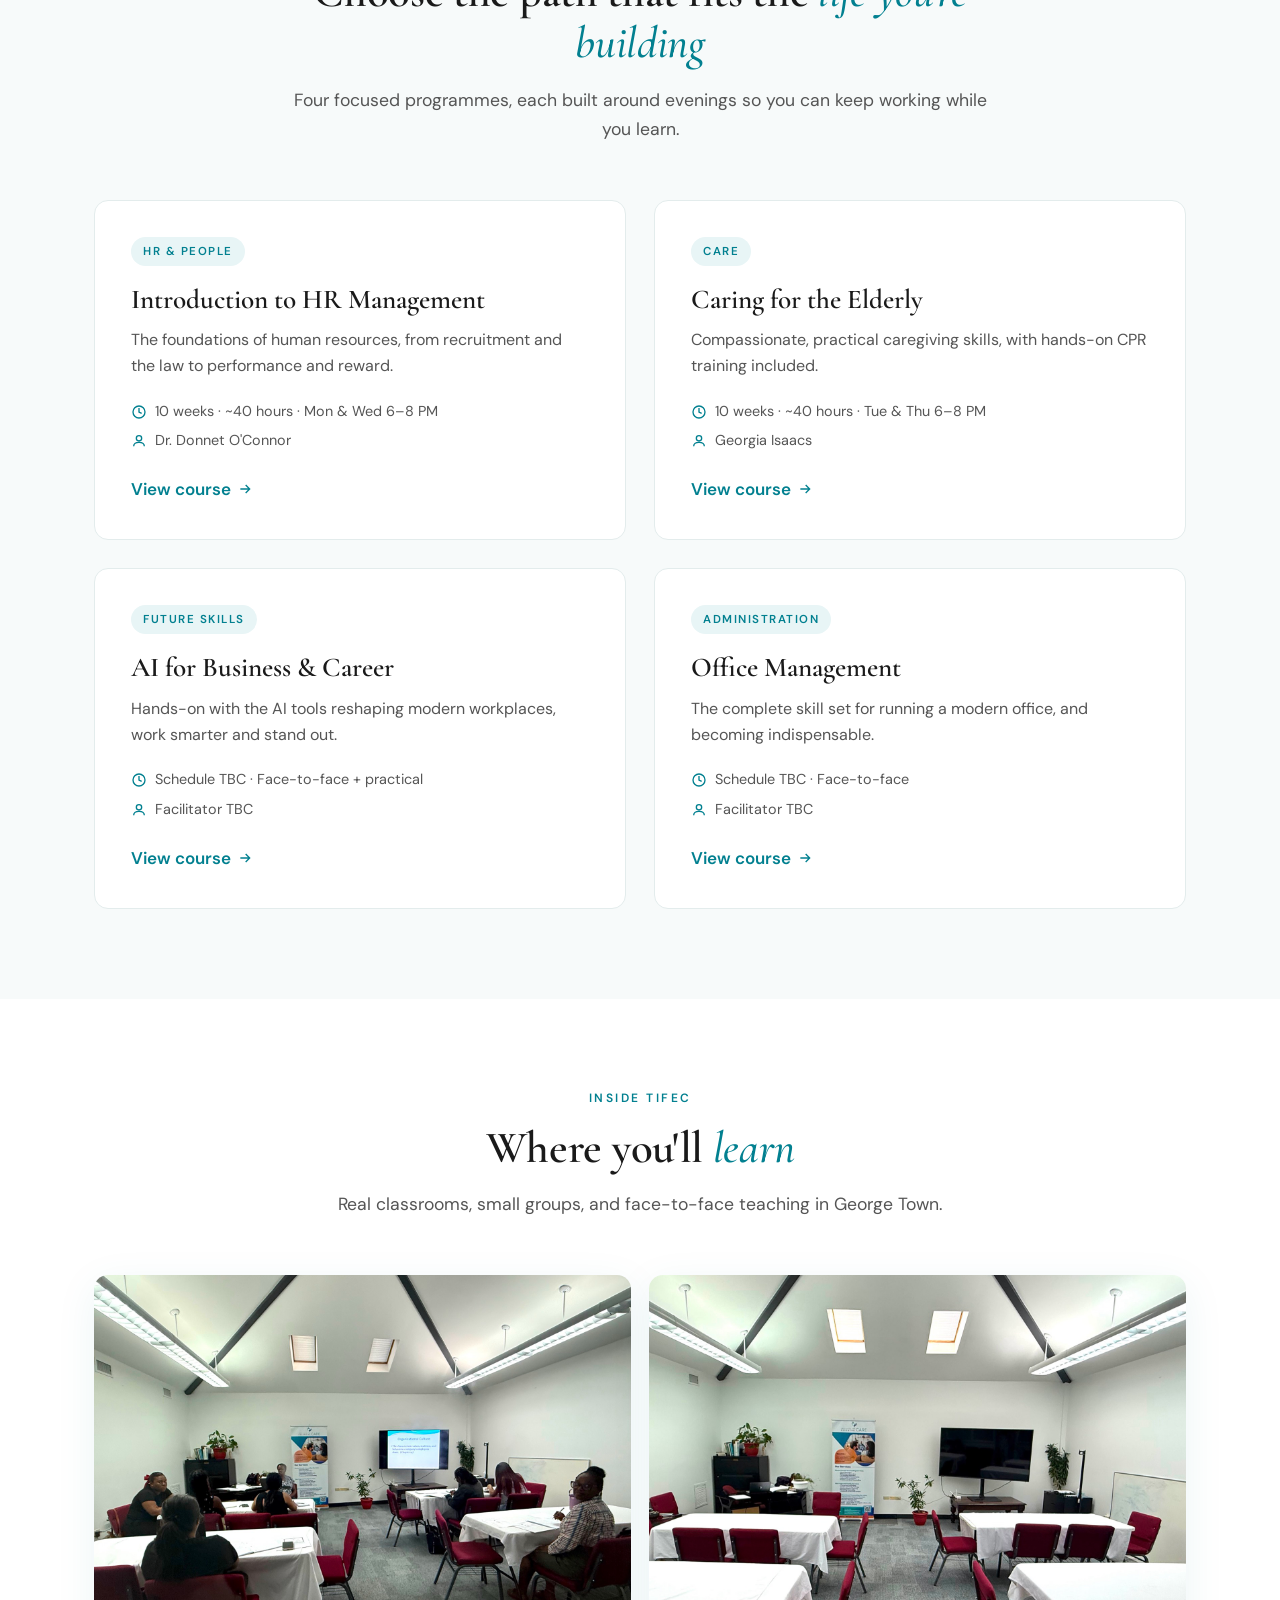
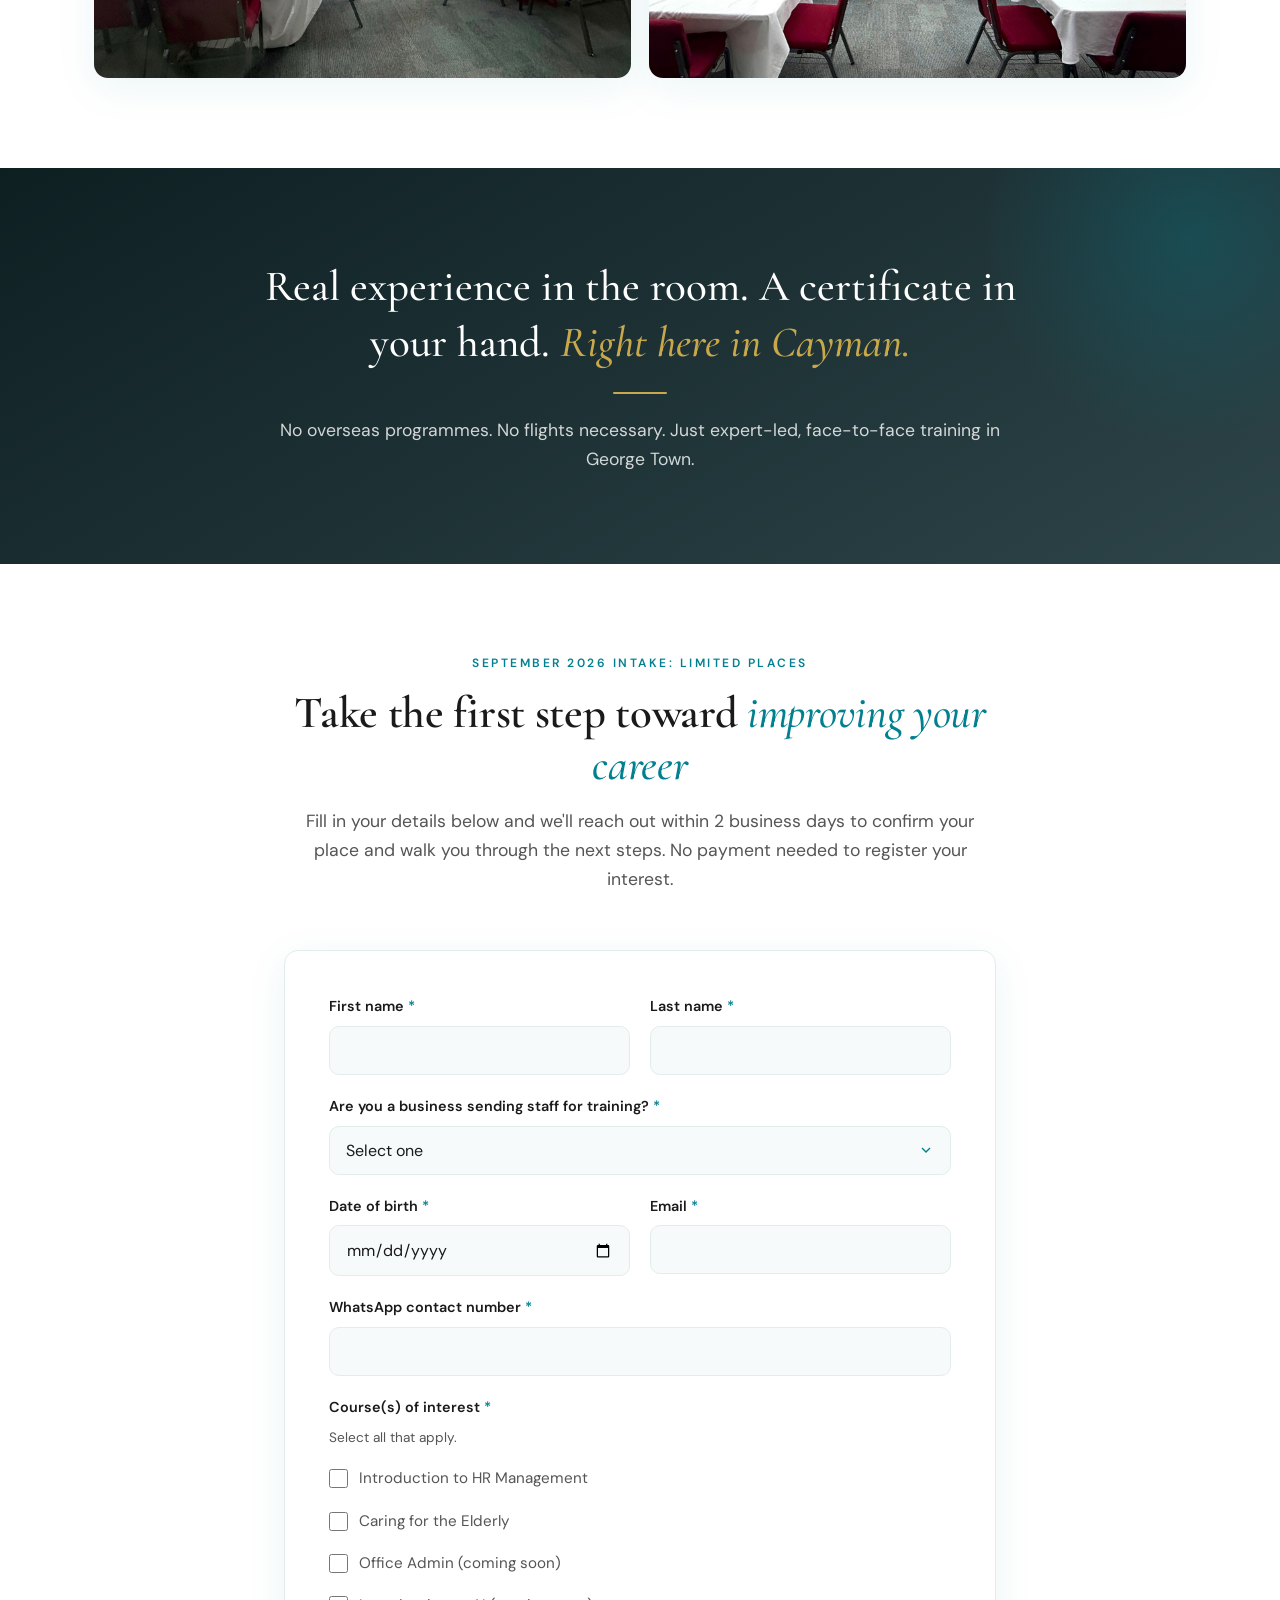
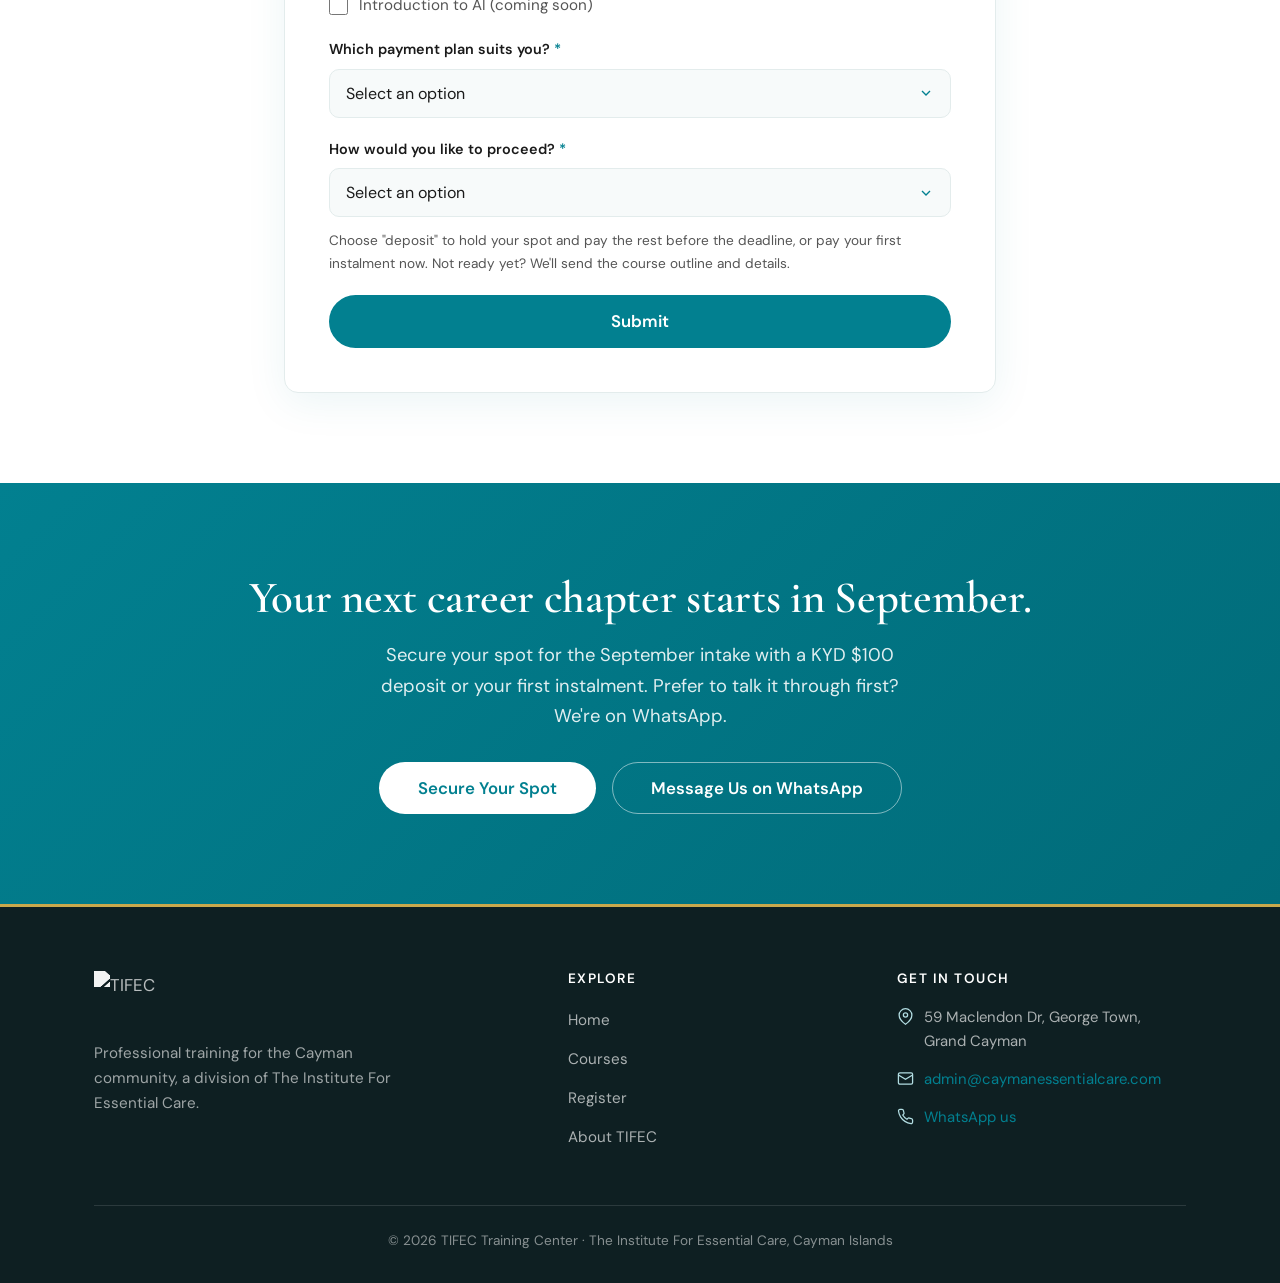
==== commit 0513281e: "About: add George Town location + map; classroom photo gallery on Home and About" ====
--- a/index.html
+++ b/index.html
@@ -136,6 +136,21 @@
     </div>
   </section>
 
+  <!-- CLASSROOM GALLERY -->
+  <section class="section">
+    <div class="container">
+      <div class="section-head reveal">
+        <span class="eyebrow">Inside TIFEC</span>
+        <h2>Where you'll <em>learn</em></h2>
+        <p>Real classrooms, small groups, and face-to-face teaching in George Town.</p>
+      </div>
+      <div class="gallery reveal">
+        <div class="gallery-item"><img src="images/classroom-1.jpg" alt="A TIFEC class in session in George Town" loading="lazy" /></div>
+        <div class="gallery-item"><img src="images/classroom-2.jpg" alt="The TIFEC classroom set up for a session" loading="lazy" /></div>
+      </div>
+    </div>
+  </section>
+
   <!-- QUOTE -->
   <section class="section quote-section">
     <div class="container reveal">
--- a/css/styles.css
+++ b/css/styles.css
@@ -539,6 +539,28 @@
 /* ---------- Reveal animation ---------- */
 .reveal { opacity: 0; transform: translateY(24px); transition: opacity 0.7s ease, transform 0.7s ease; }
 .reveal.in { opacity: 1; transform: translateY(0); }
+
+/* ---------- Location + classroom gallery (About) ---------- */
+.location-grid { display: grid; grid-template-columns: 1fr 1.3fr; gap: 30px; align-items: stretch; }
+.location-info { display: flex; flex-direction: column; gap: 14px; justify-content: center; }
+.location-line { display: flex; align-items: flex-start; gap: 10px; color: var(--text); font-size: 1.05rem; }
+.location-line svg { width: 20px; height: 20px; color: var(--teal); flex-shrink: 0; margin-top: 3px; }
+.location-info .btn { align-self: flex-start; margin-top: 6px; }
+.location-map { border-radius: var(--radius); overflow: hidden; box-shadow: var(--shadow); min-height: 320px; border: 1px solid var(--border); }
+.location-map iframe { width: 100%; height: 100%; min-height: 320px; border: 0; display: block; }
+
+.gallery { display: grid; grid-template-columns: repeat(auto-fit, minmax(300px, 1fr)); gap: 18px; }
+.gallery-item { border-radius: var(--radius); overflow: hidden; aspect-ratio: 4 / 3; box-shadow: var(--shadow); }
+.gallery-item img { width: 100%; height: 100%; object-fit: cover; display: block; transition: transform var(--transition); }
+.gallery-item:hover img { transform: scale(1.04); }
+.gallery-item.placeholder {
+  display: flex; align-items: center; justify-content: center;
+  background: var(--teal-light); border: 1px dashed var(--teal-mid); box-shadow: none;
+}
+.gallery-item.placeholder span {
+  font-size: 0.85rem; font-weight: 600; letter-spacing: 0.5px; color: var(--teal-dark);
+  text-transform: uppercase;
+}
 
 /* ---------- Responsive ---------- */
 @media (max-width: 940px) {
@@ -576,4 +598,6 @@
   .form-card { padding: 28px; }
   .footer-grid { grid-template-columns: 1fr; gap: 32px; }
   .hero { padding: 70px 0 80px; }
-}
+  .location-grid { grid-template-columns: 1fr; }
+  .gallery { grid-template-columns: 1fr 1fr; }
+}
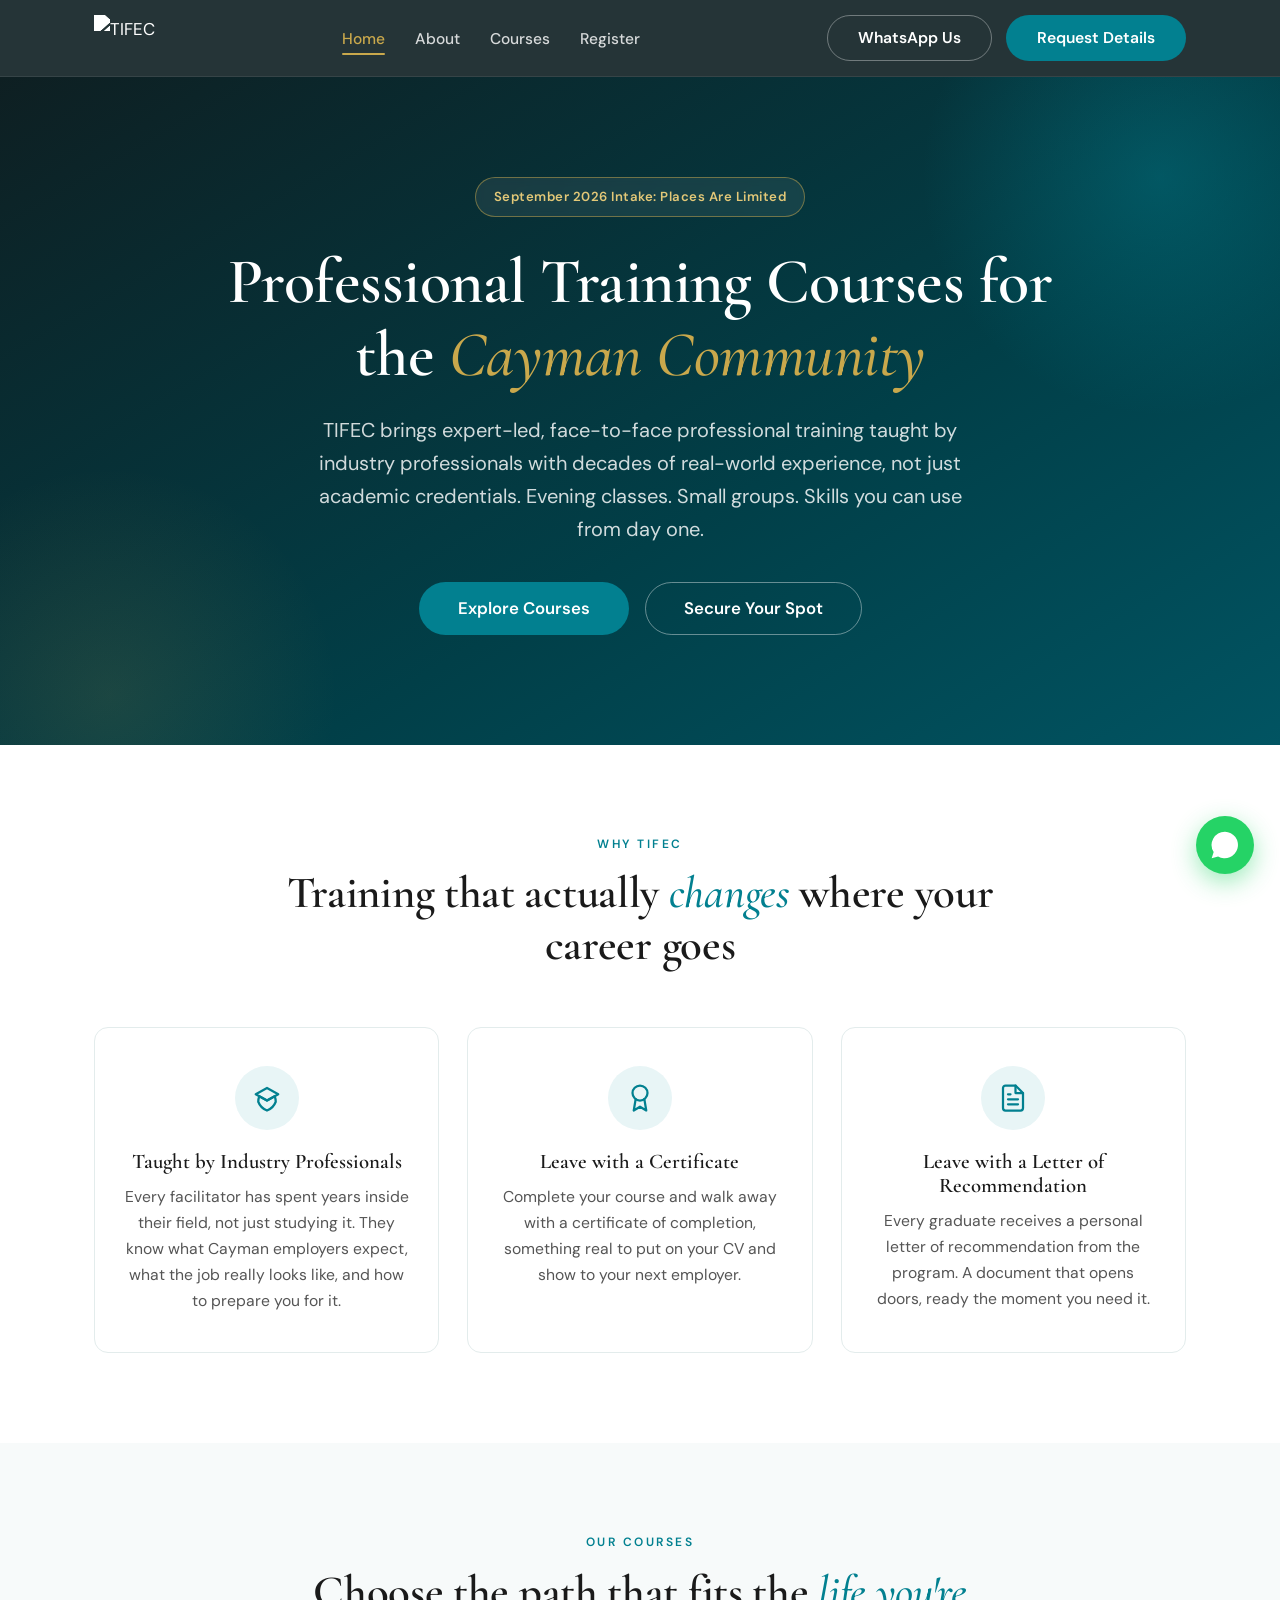
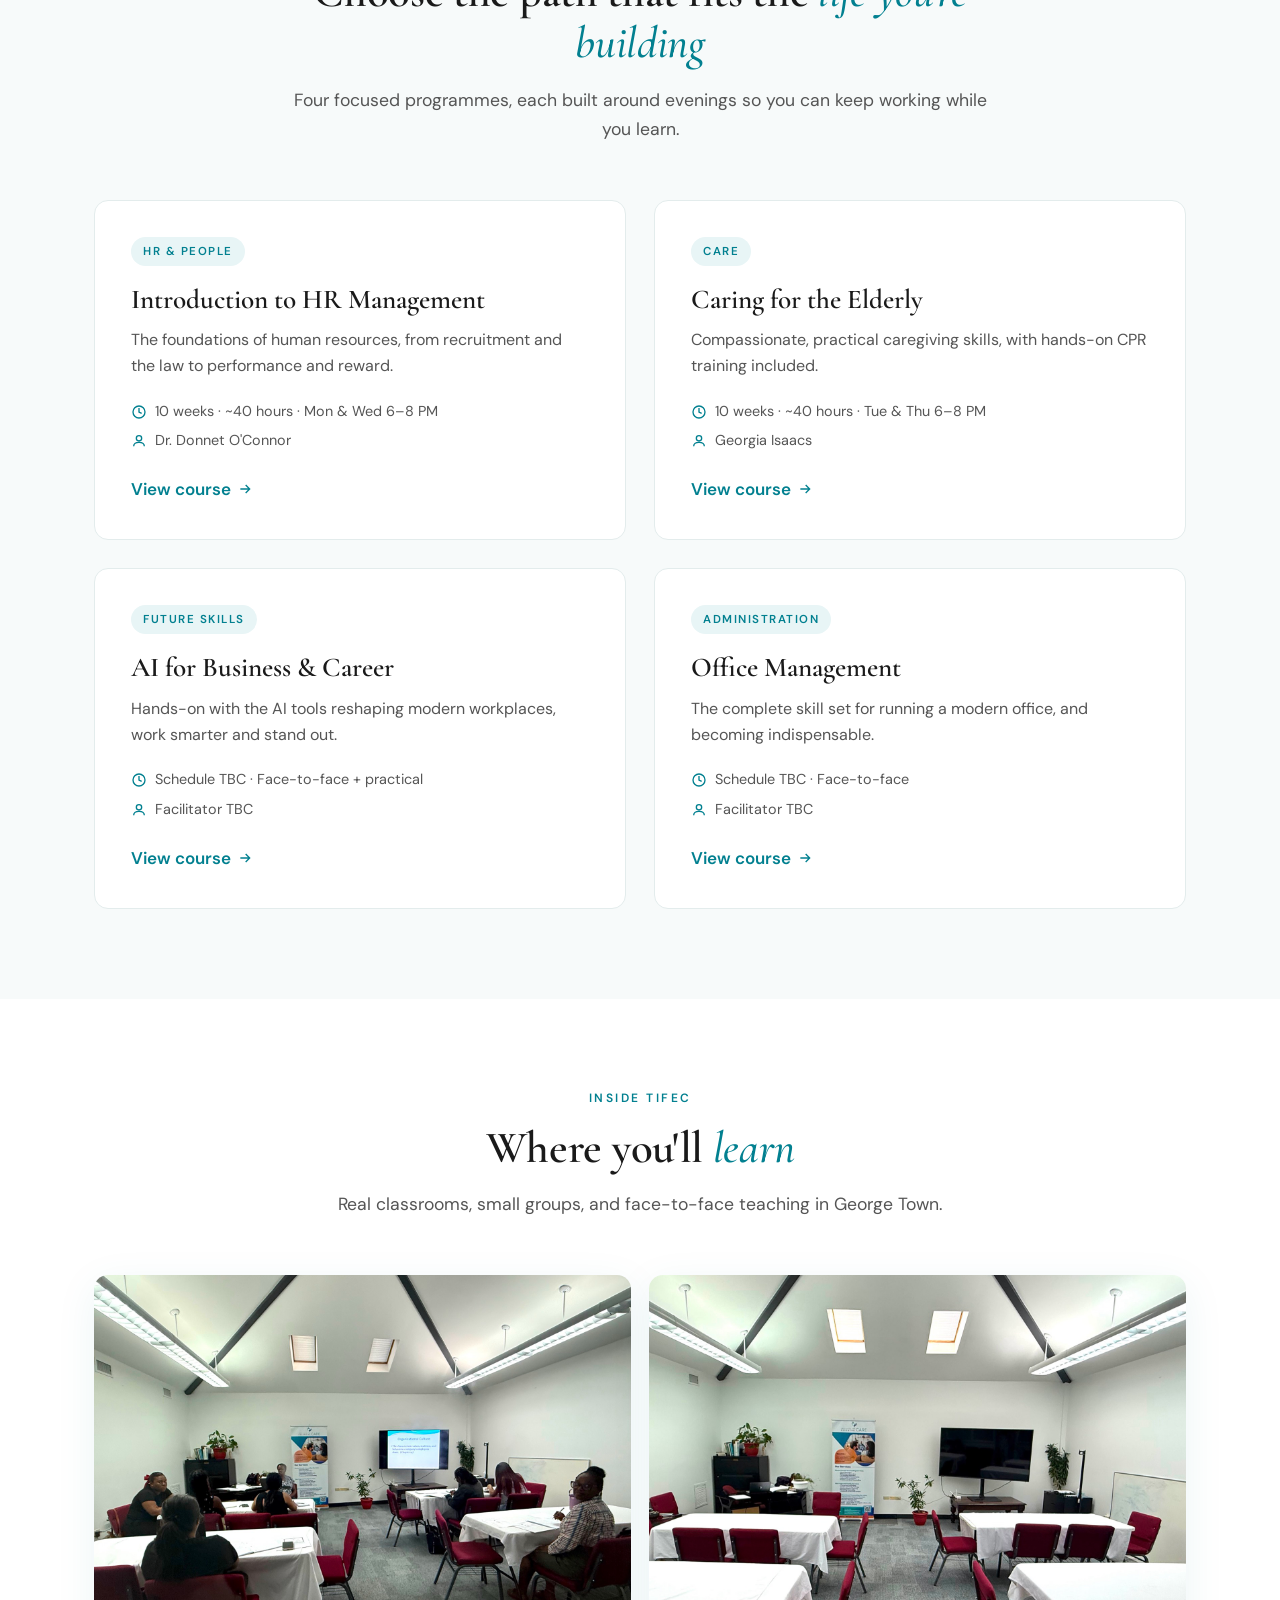
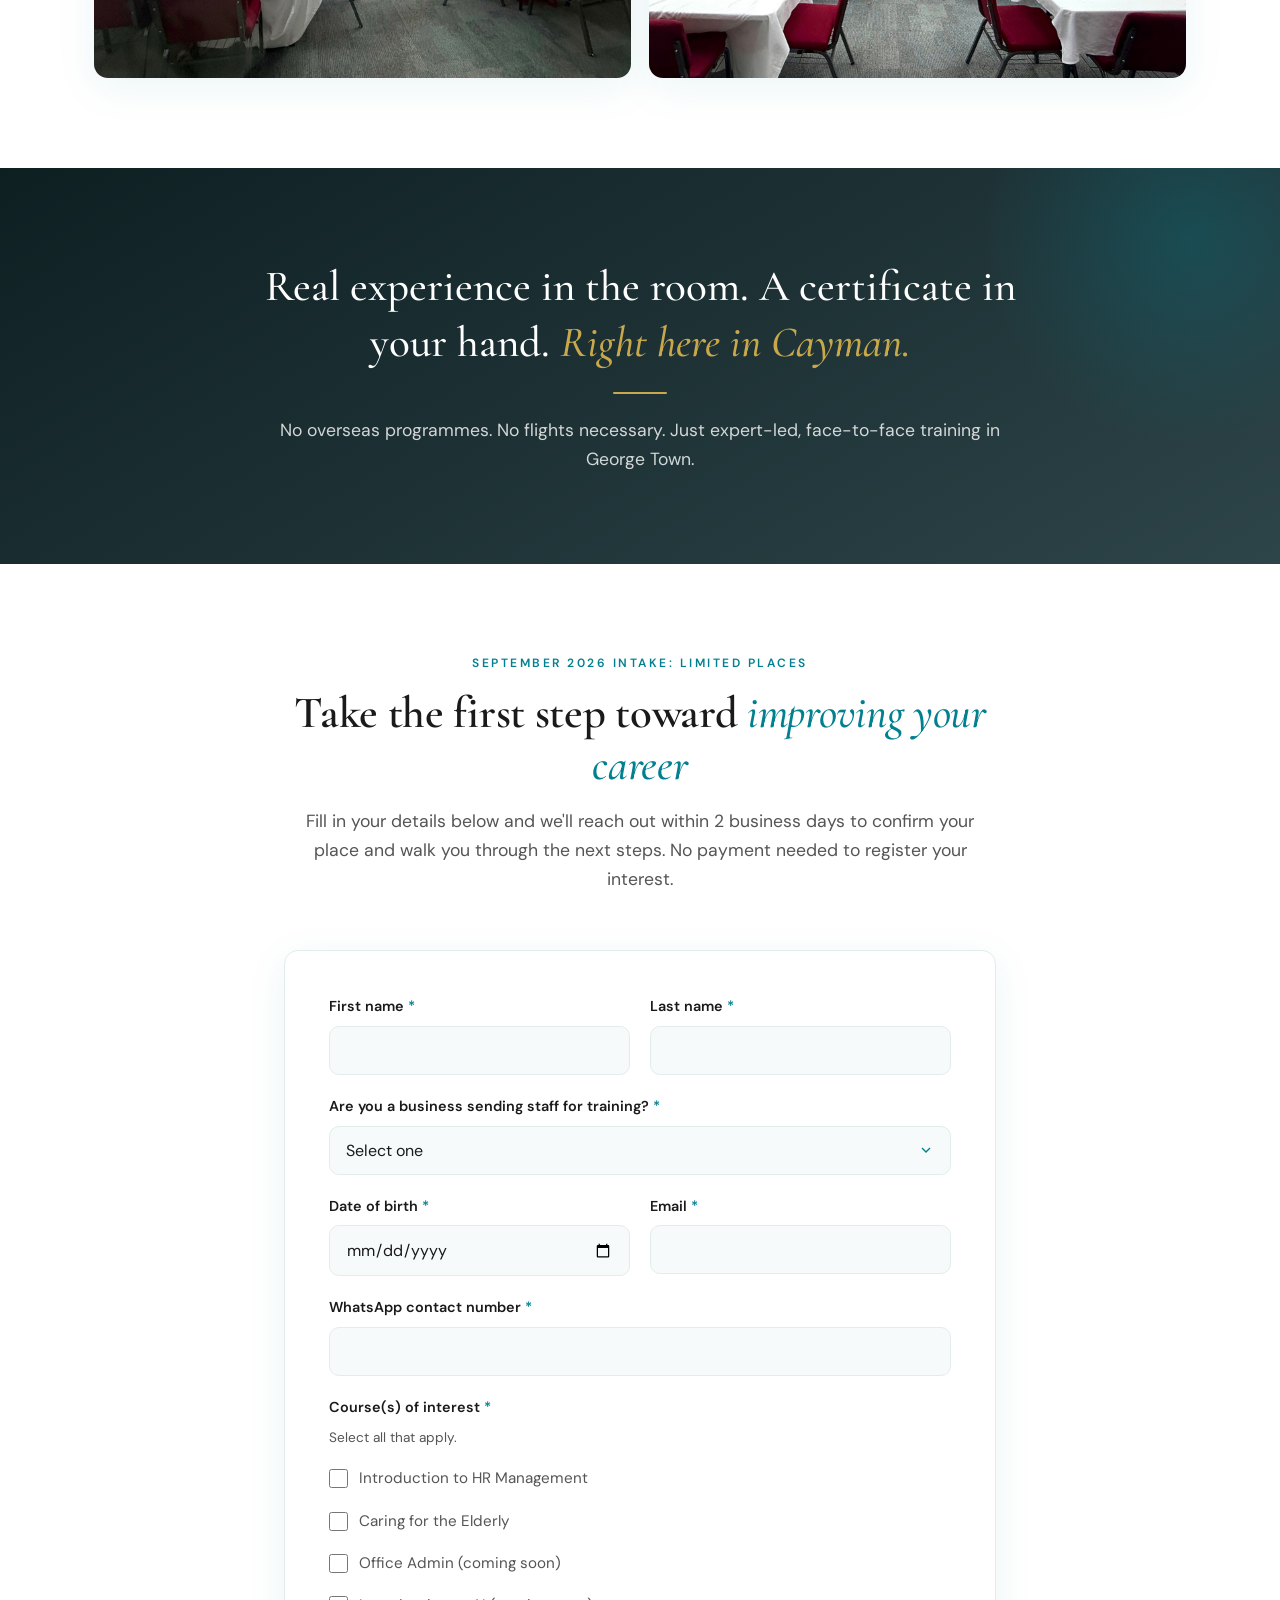
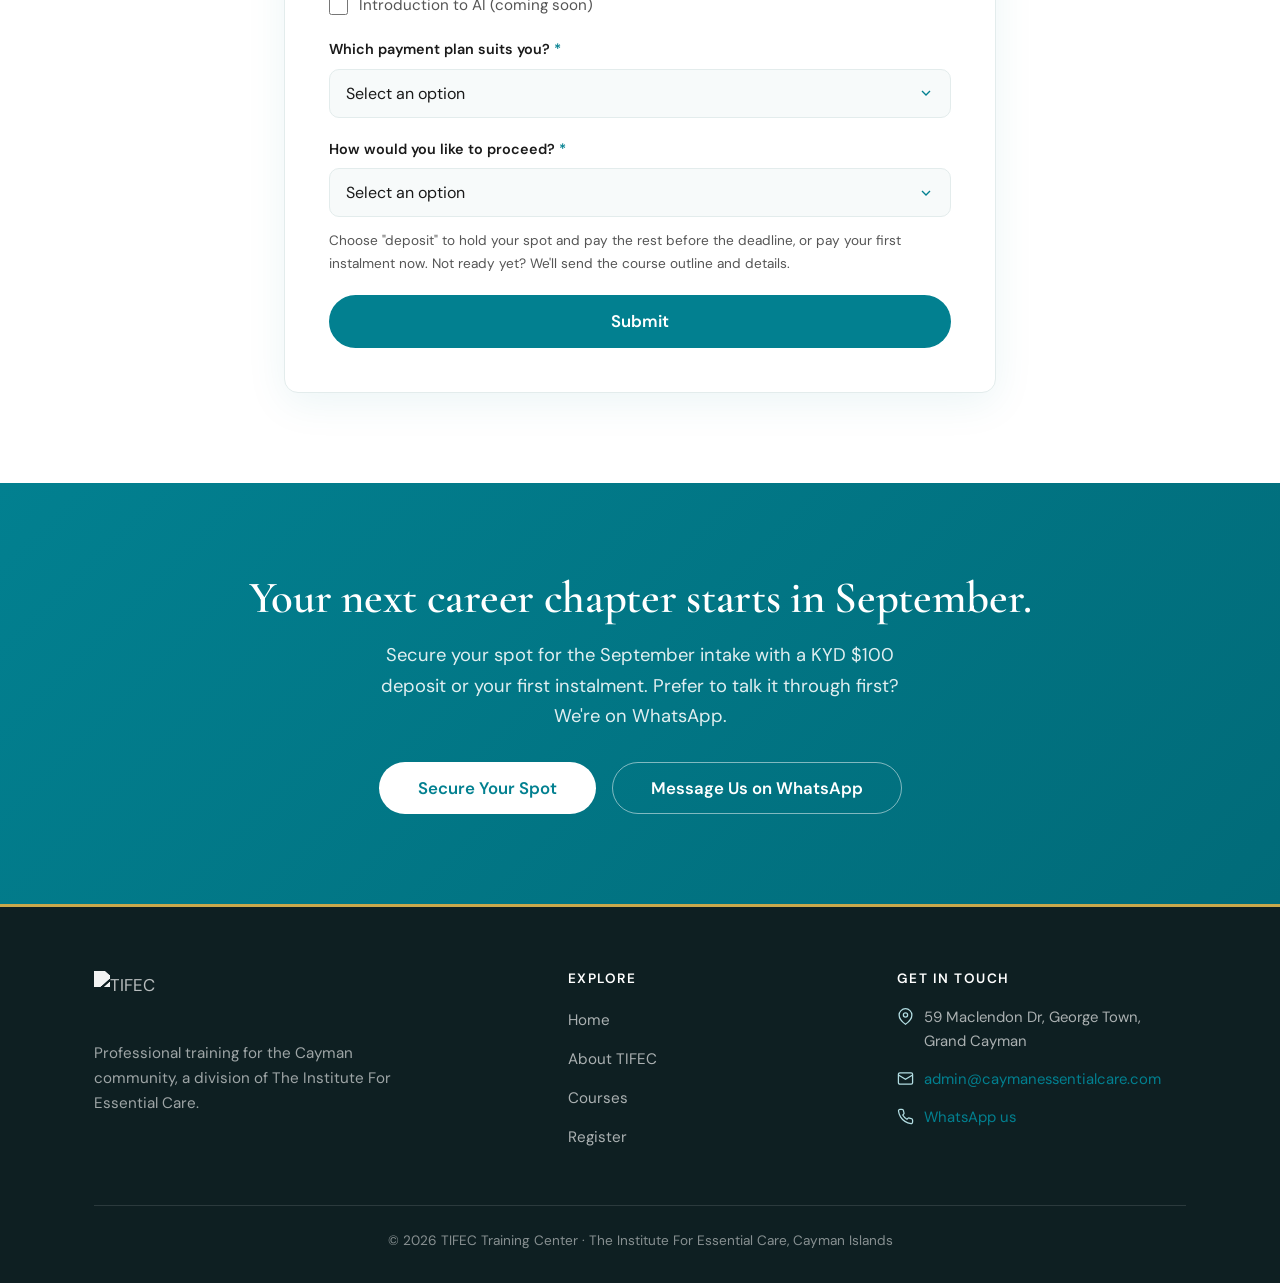
==== commit cecb0d70: "Move About nav link to right after Home across all pages Co-Authored-By: Claude Opus 4.8 <noreply@an" ====
--- a/index.html
+++ b/index.html
@@ -20,9 +20,10 @@
       </a>
       <ul class="nav-links">
         <li><a href="index.html" class="active">Home</a></li>
+        <li><a href="about.html">About</a></li>
         <li><a href="courses.html">Courses</a></li>
         <li><a href="register.html">Register</a></li>
-        <li><a href="about.html">About</a></li>
+
       </ul>
       <div class="nav-cta">
         <a href="https://wa.me/4407555476193" target="_blank" rel="noopener" class="btn btn-outline">WhatsApp Us</a>
@@ -272,9 +273,10 @@
           <h4>Explore</h4>
           <ul>
             <li><a href="index.html">Home</a></li>
+            <li><a href="about.html">About TIFEC</a></li>
             <li><a href="courses.html">Courses</a></li>
             <li><a href="register.html">Register</a></li>
-            <li><a href="about.html">About TIFEC</a></li>
+
           </ul>
         </div>
         <div>
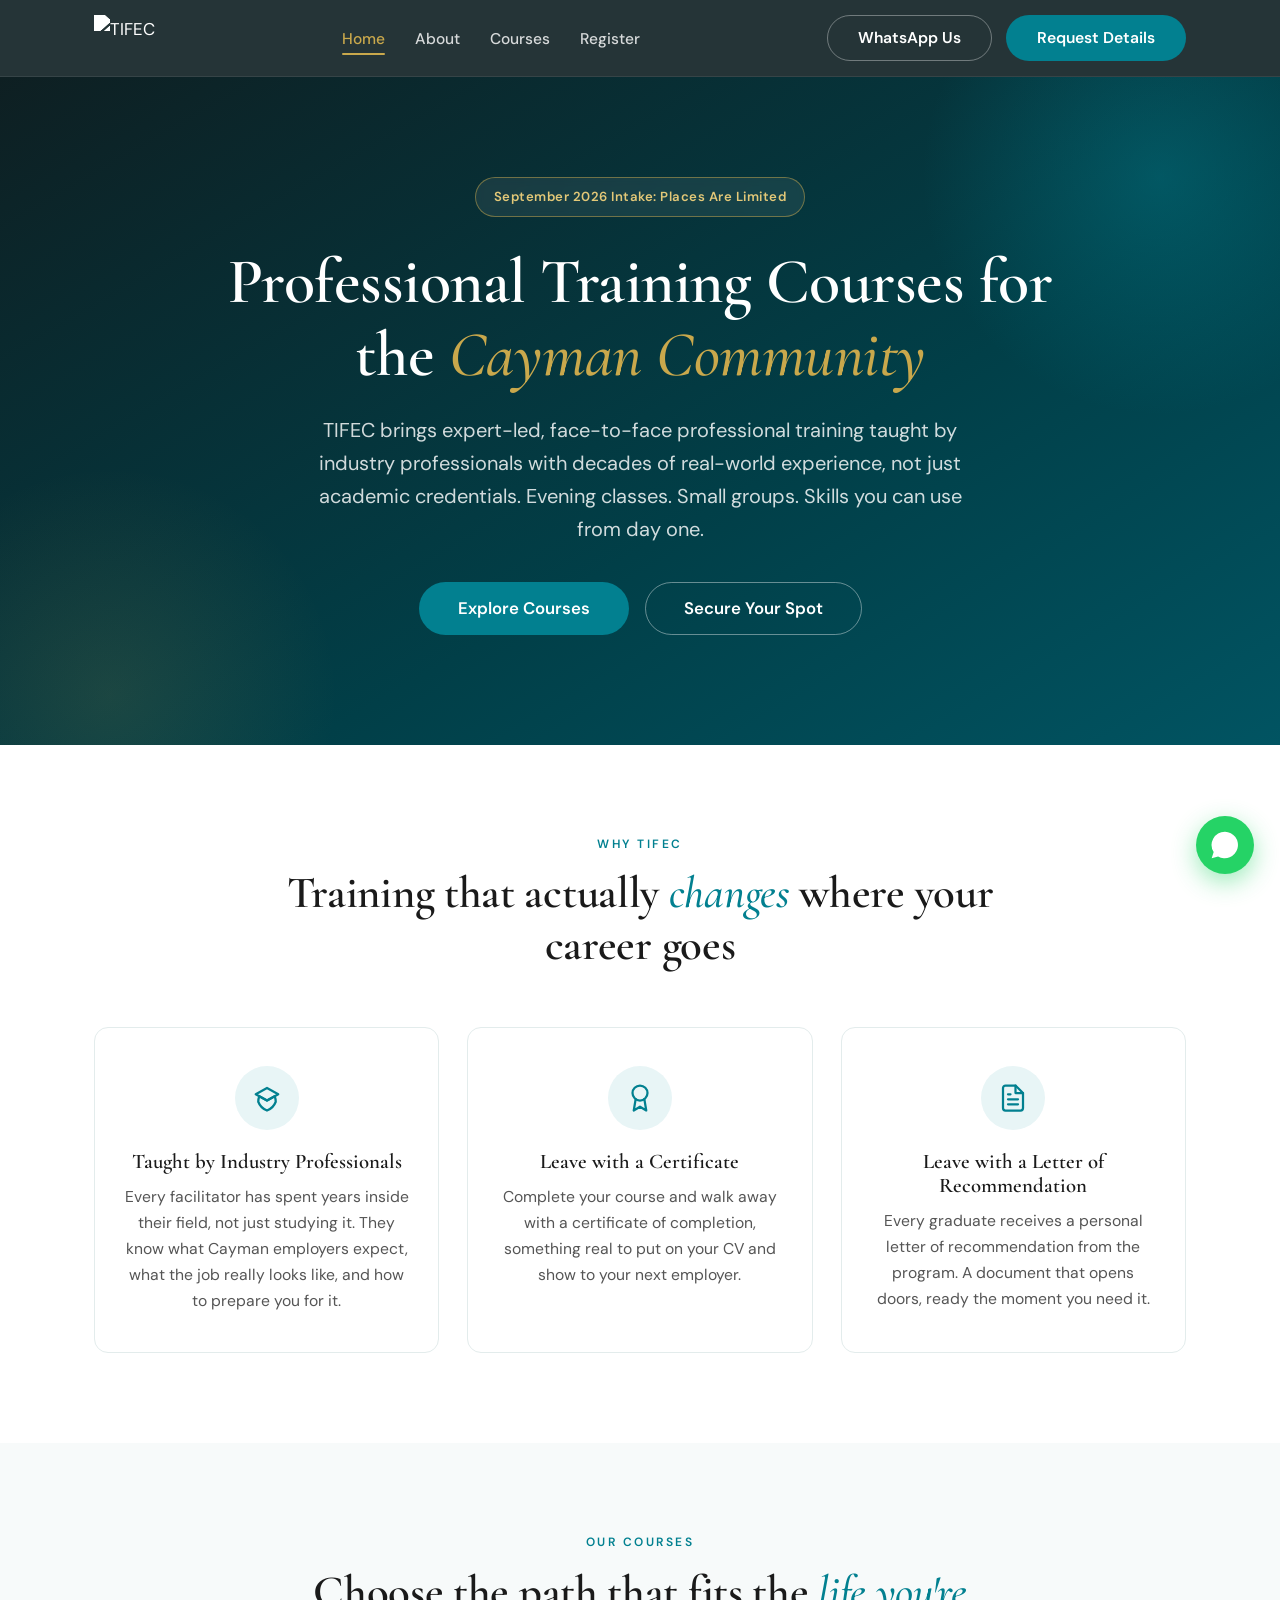
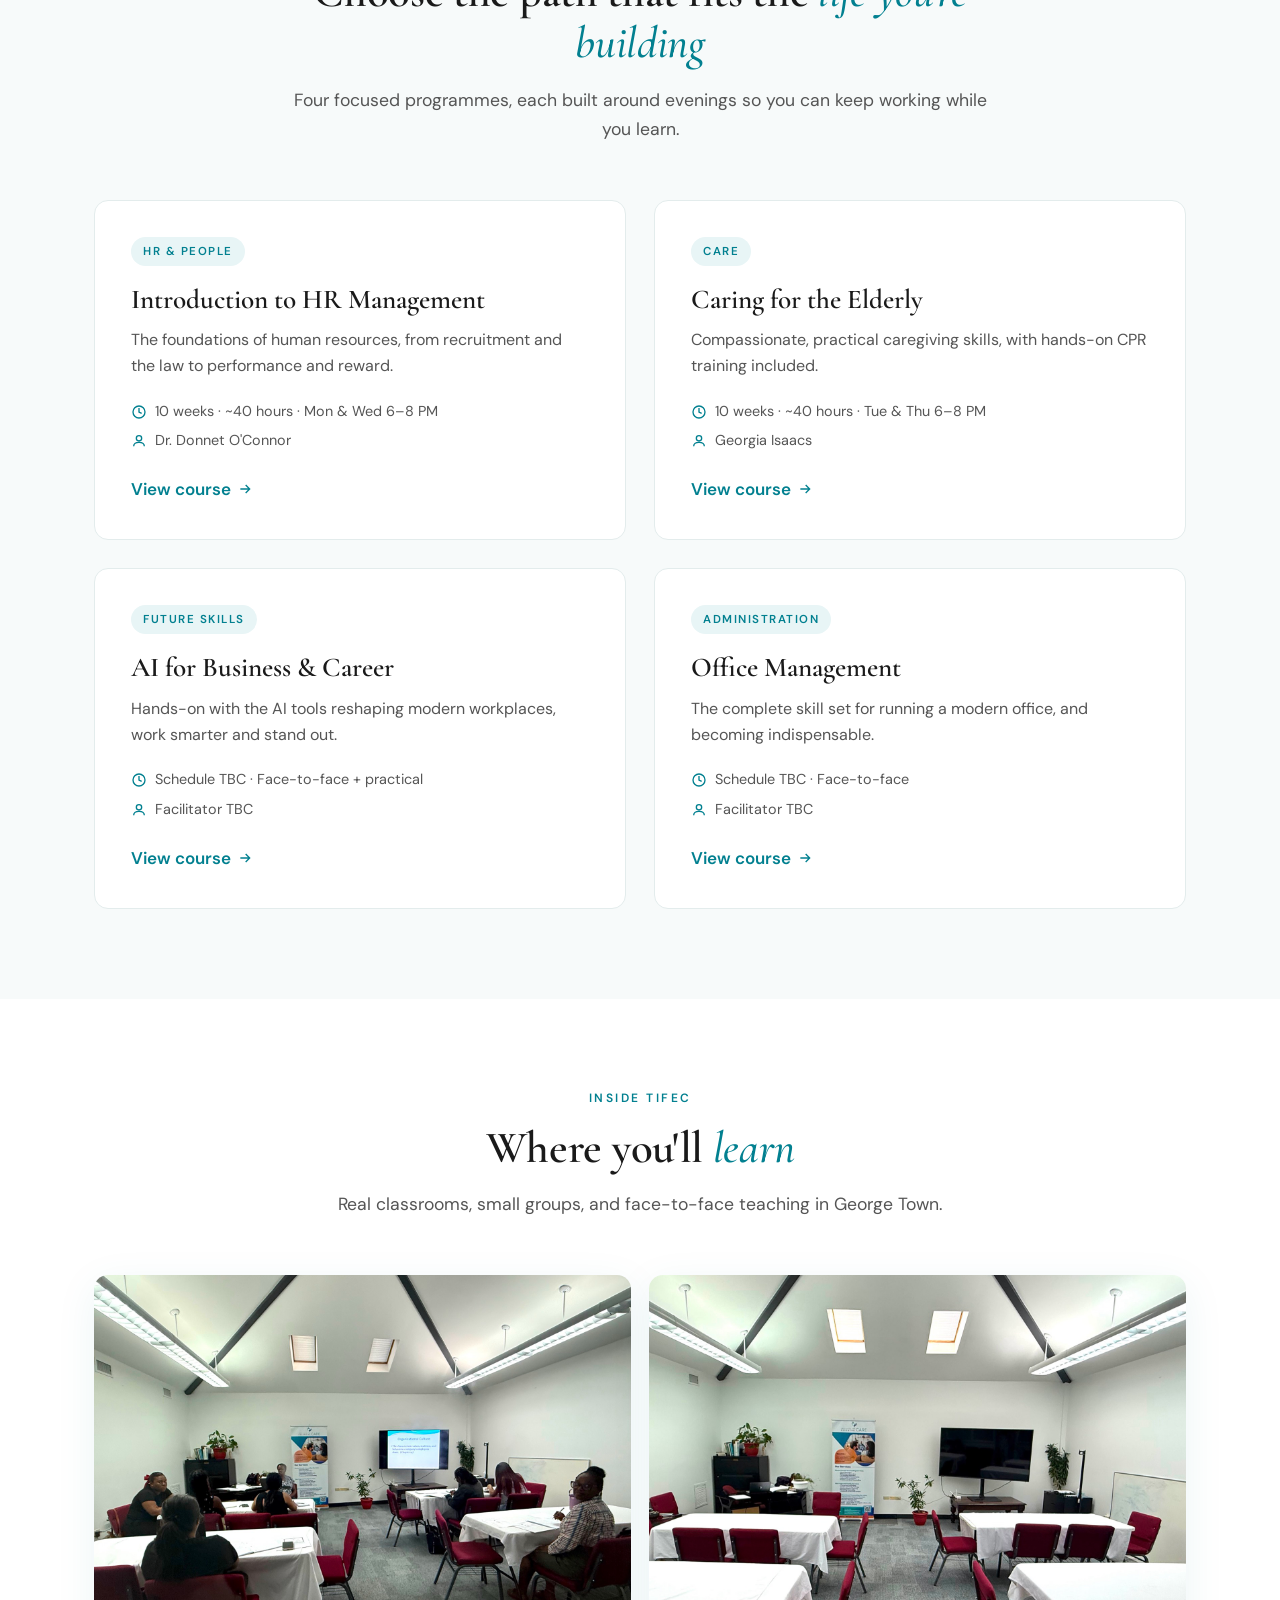
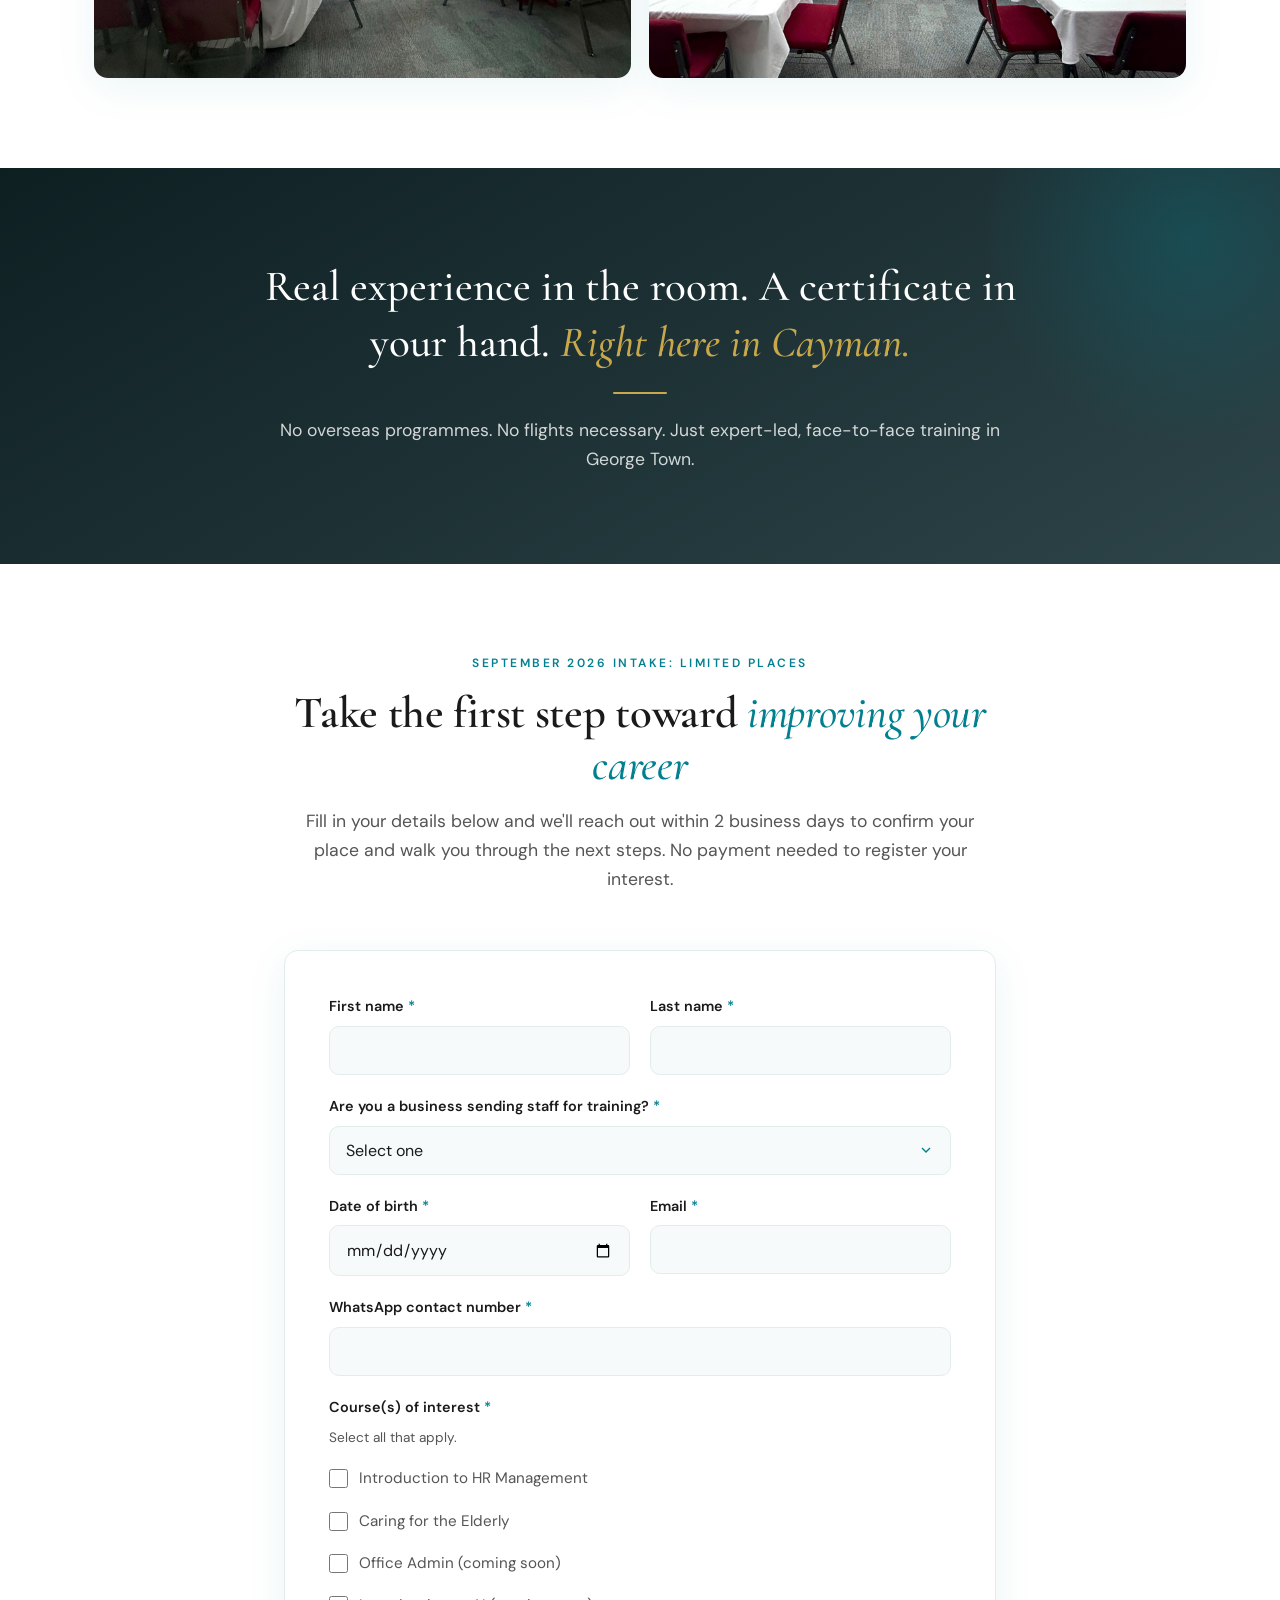
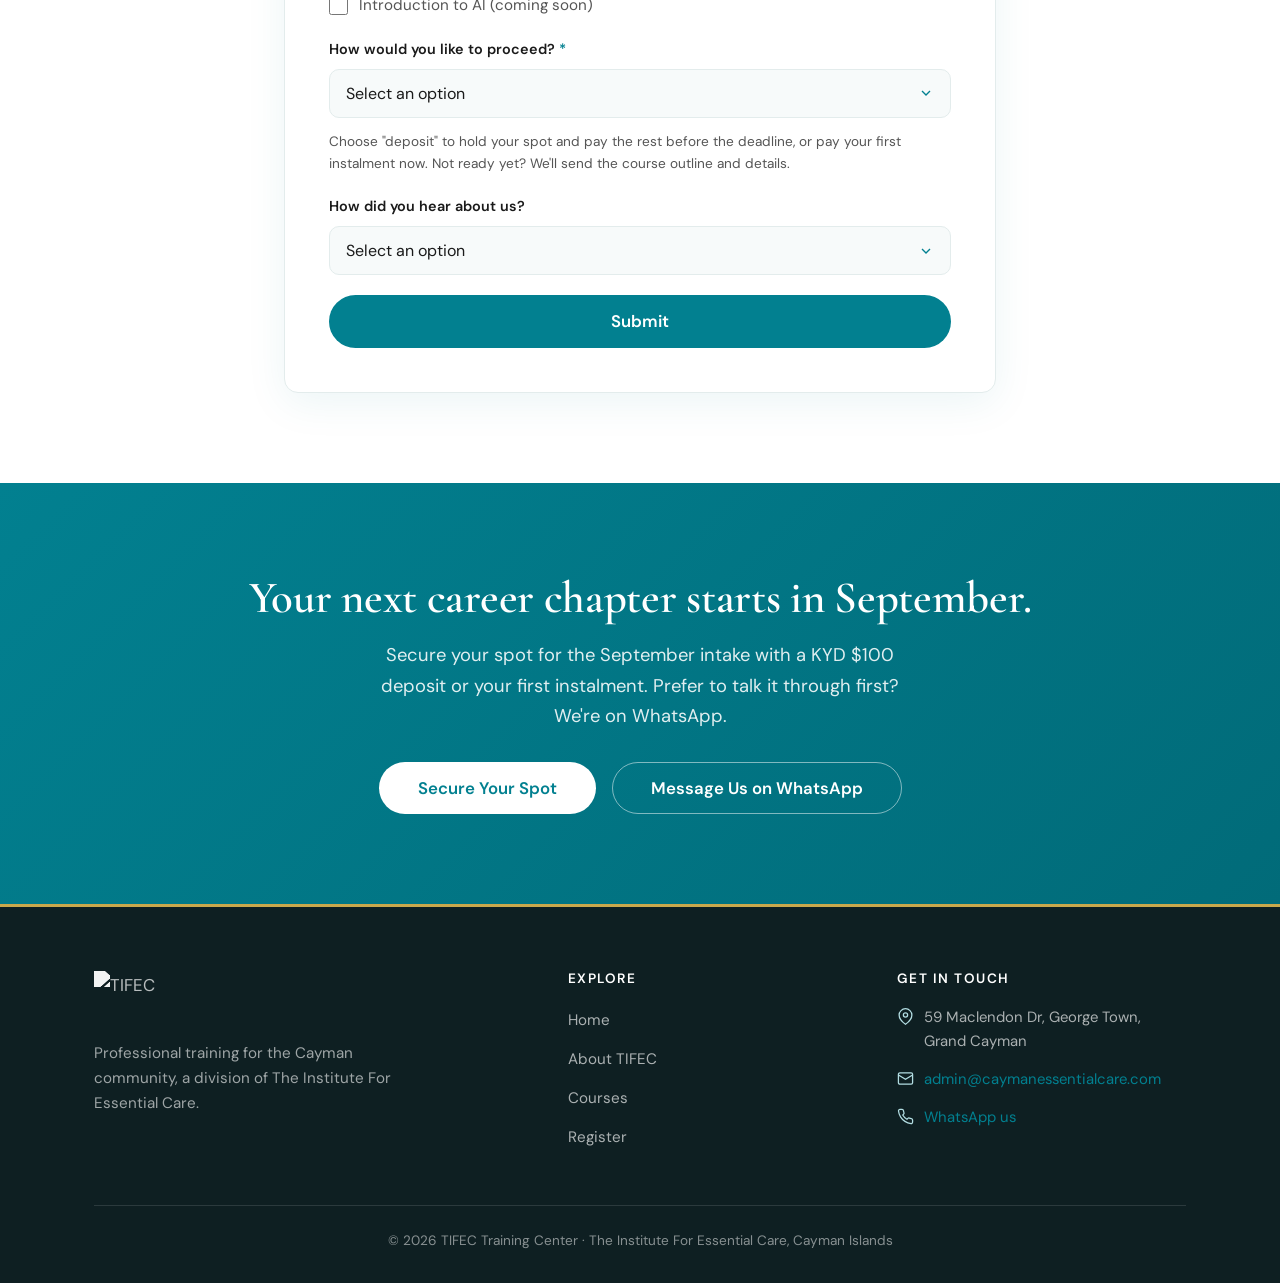
==== commit 6fc3339f: "Form: reorder proceed question, show plan only when paying, add 'How did you hear about us'" ====
--- a/index.html
+++ b/index.html
@@ -215,15 +215,6 @@
             <div class="checkbox-row"><input type="checkbox" id="c-ai" name="courses[]" value="Introduction to AI (coming soon)" /><label for="c-ai">Introduction to AI (coming soon)</label></div>
           </div>
           <div class="form-group full">
-            <label>Which payment plan suits you? <span class="req">*</span></label>
-            <select class="form-control" name="payment_method" required>
-              <option value="" disabled selected>Select an option</option>
-              <option>Full Payment Upfront</option>
-              <option>Payment Plan</option>
-              <option>Extended Payment Plan (4 months)</option>
-            </select>
-          </div>
-          <div class="form-group full">
             <label>How would you like to proceed? <span class="req">*</span></label>
             <select class="form-control" name="payment_readiness" required>
               <option value="" disabled selected>Select an option</option>
@@ -233,6 +224,24 @@
             </select>
             <p class="form-note">Choose "deposit" to hold your spot and pay the rest before the deadline, or pay your first instalment now. Not ready yet? We'll send the course outline and details.</p>
           </div>
+          <div class="form-group full" data-plan-group style="display:none">
+            <label>Which payment plan suits you? <span class="req">*</span></label>
+            <select class="form-control" name="payment_method">
+              <option value="" disabled selected>Select an option</option>
+              <option>Full Payment Upfront</option>
+              <option>Payment Plan</option>
+              <option>Extended Payment Plan (4 months)</option>
+            </select>
+          </div>
+          <div class="form-group full">
+            <label>How did you hear about us?</label>
+            <select class="form-control" name="how_heard">
+              <option value="" disabled selected>Select an option</option>
+              <option>Facebook</option>
+              <option>Instagram</option>
+              <option>Friend or family</option>
+            </select>
+          </div>
           <div class="form-group full">
             <button type="submit" class="btn btn-primary btn-lg btn-block">Submit</button>
           </div>
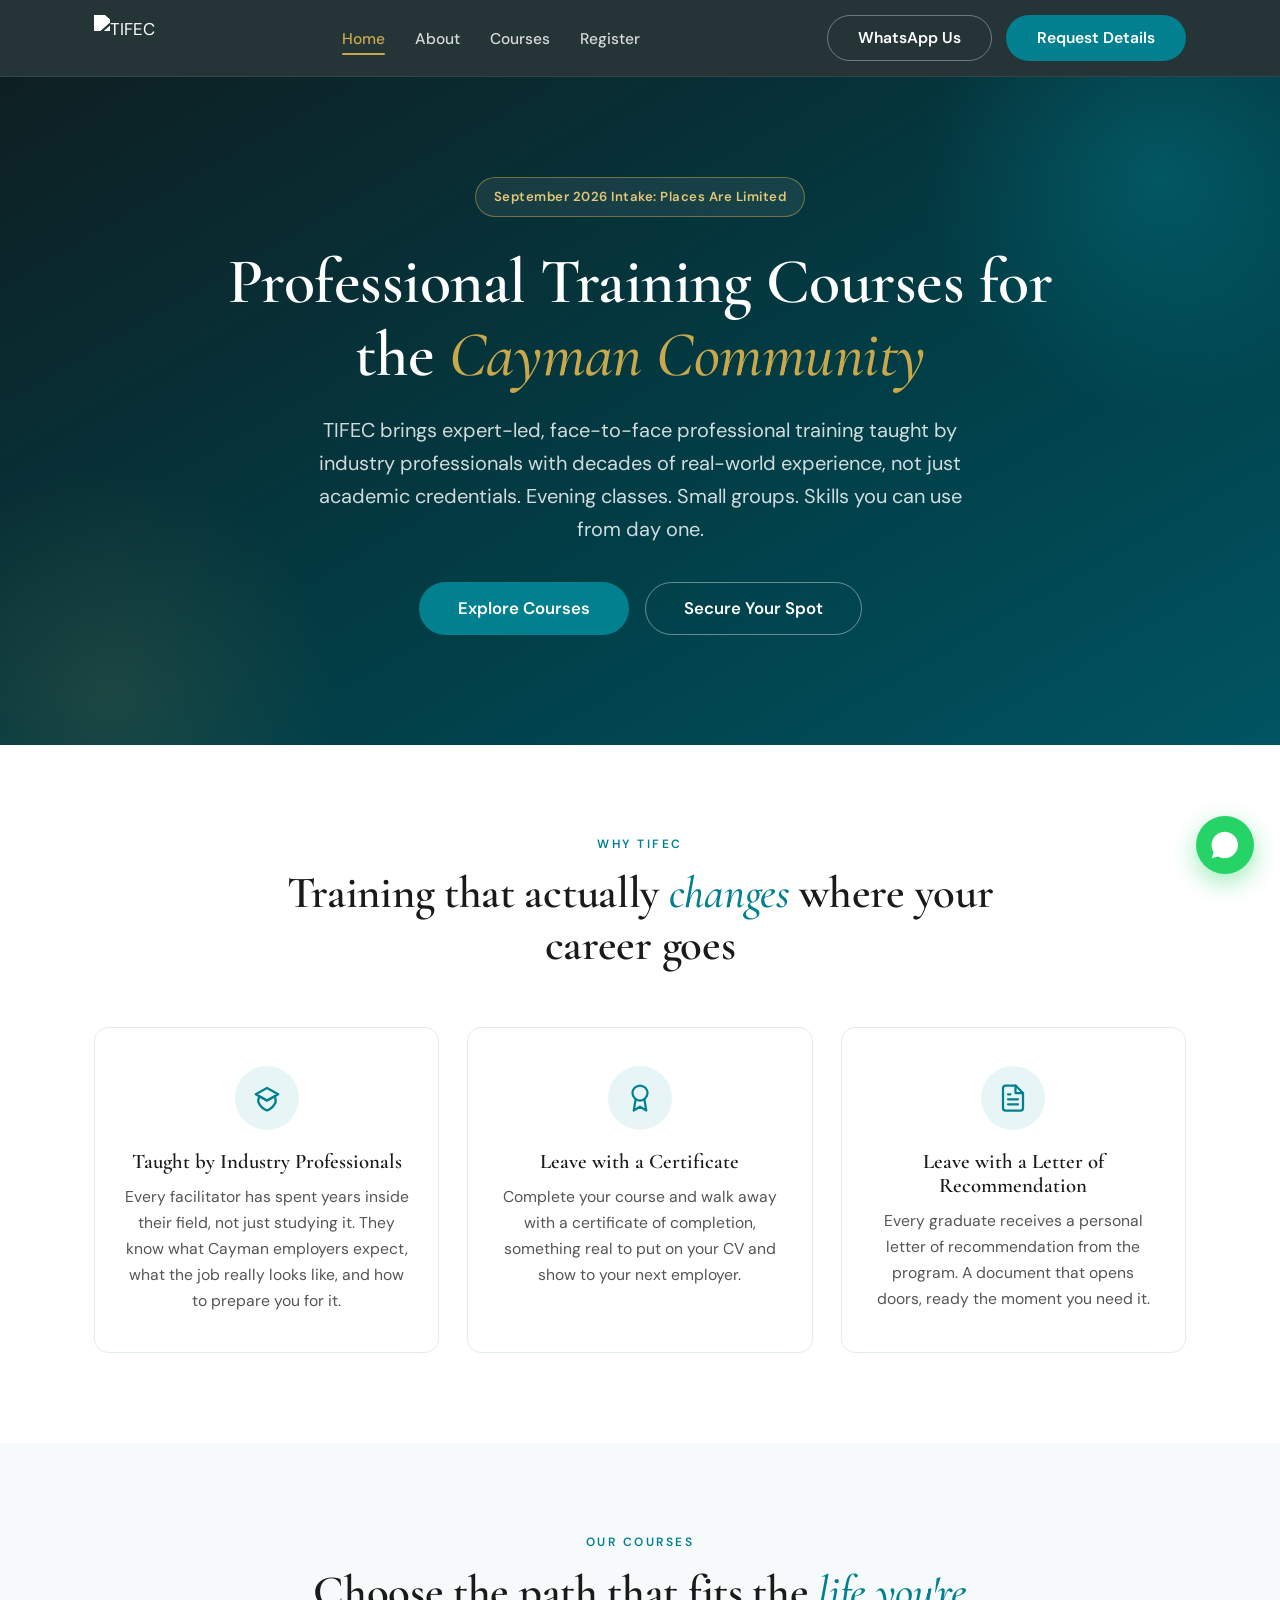
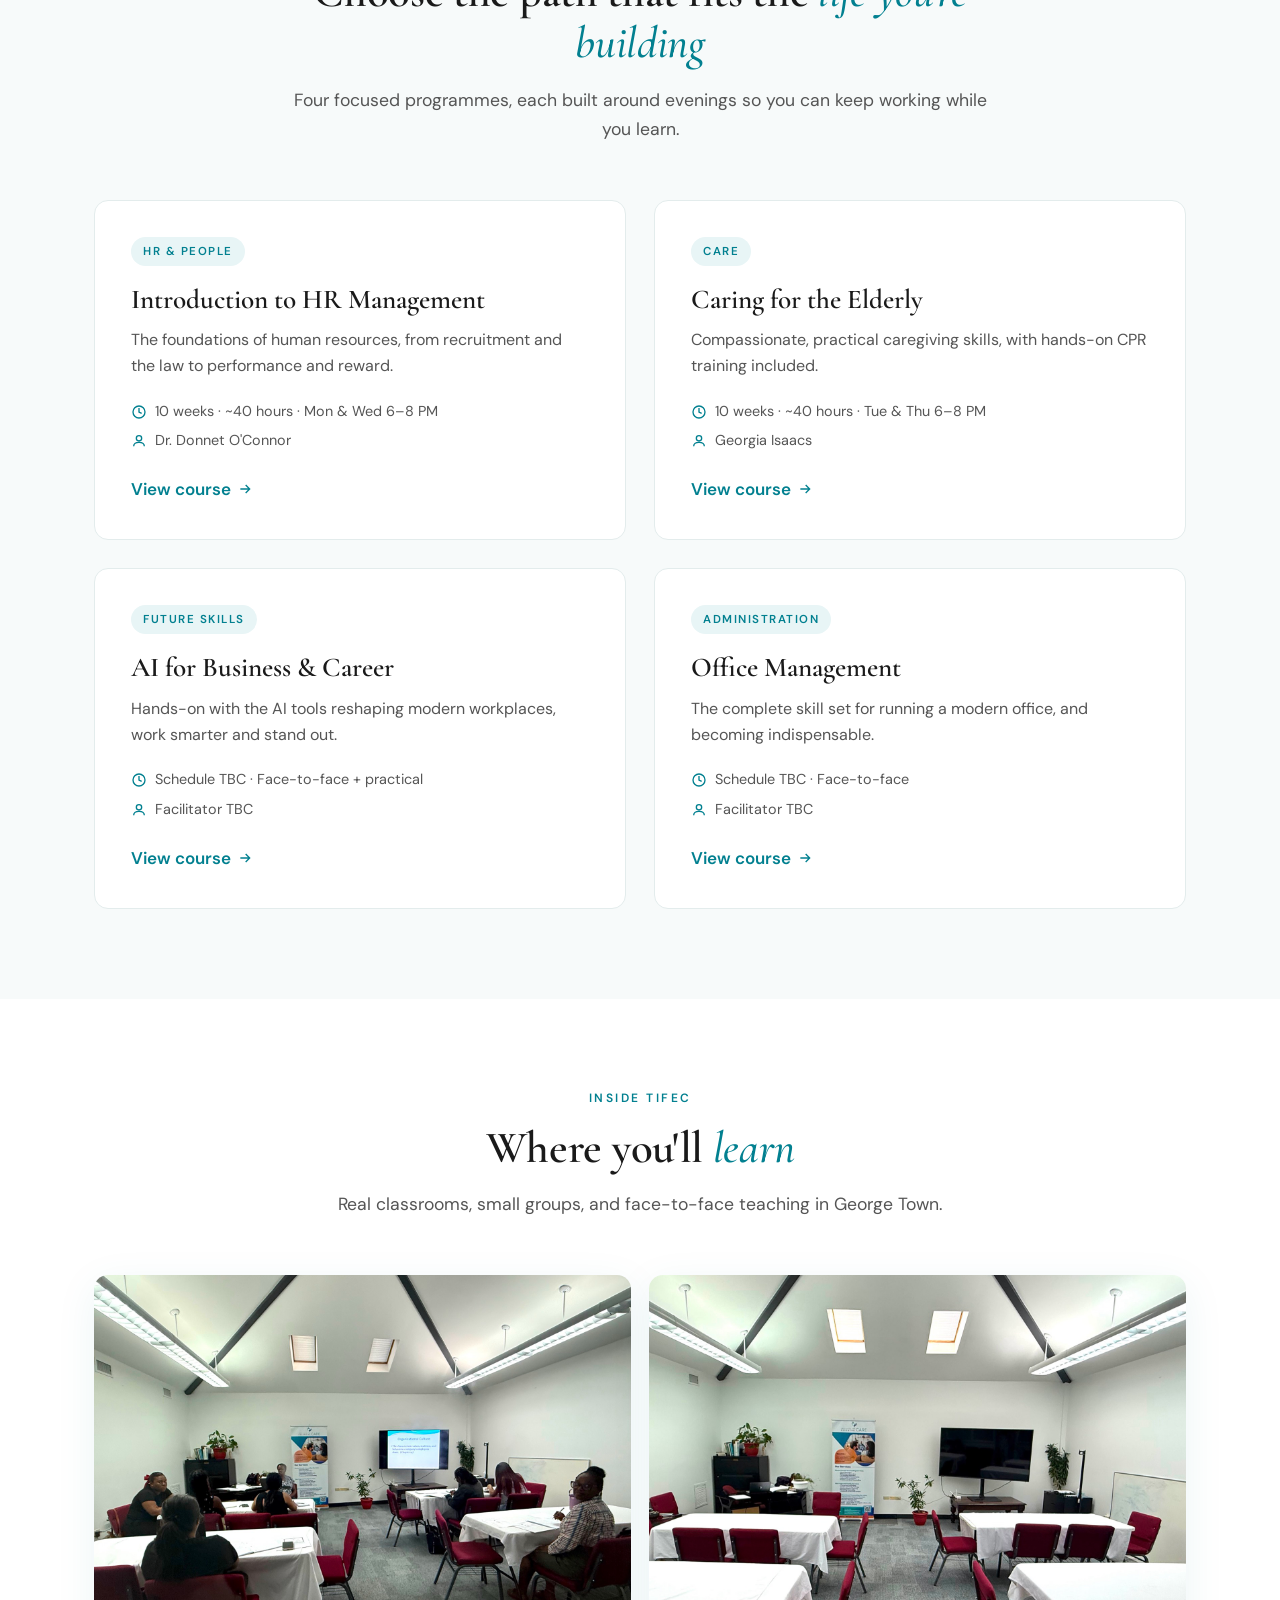
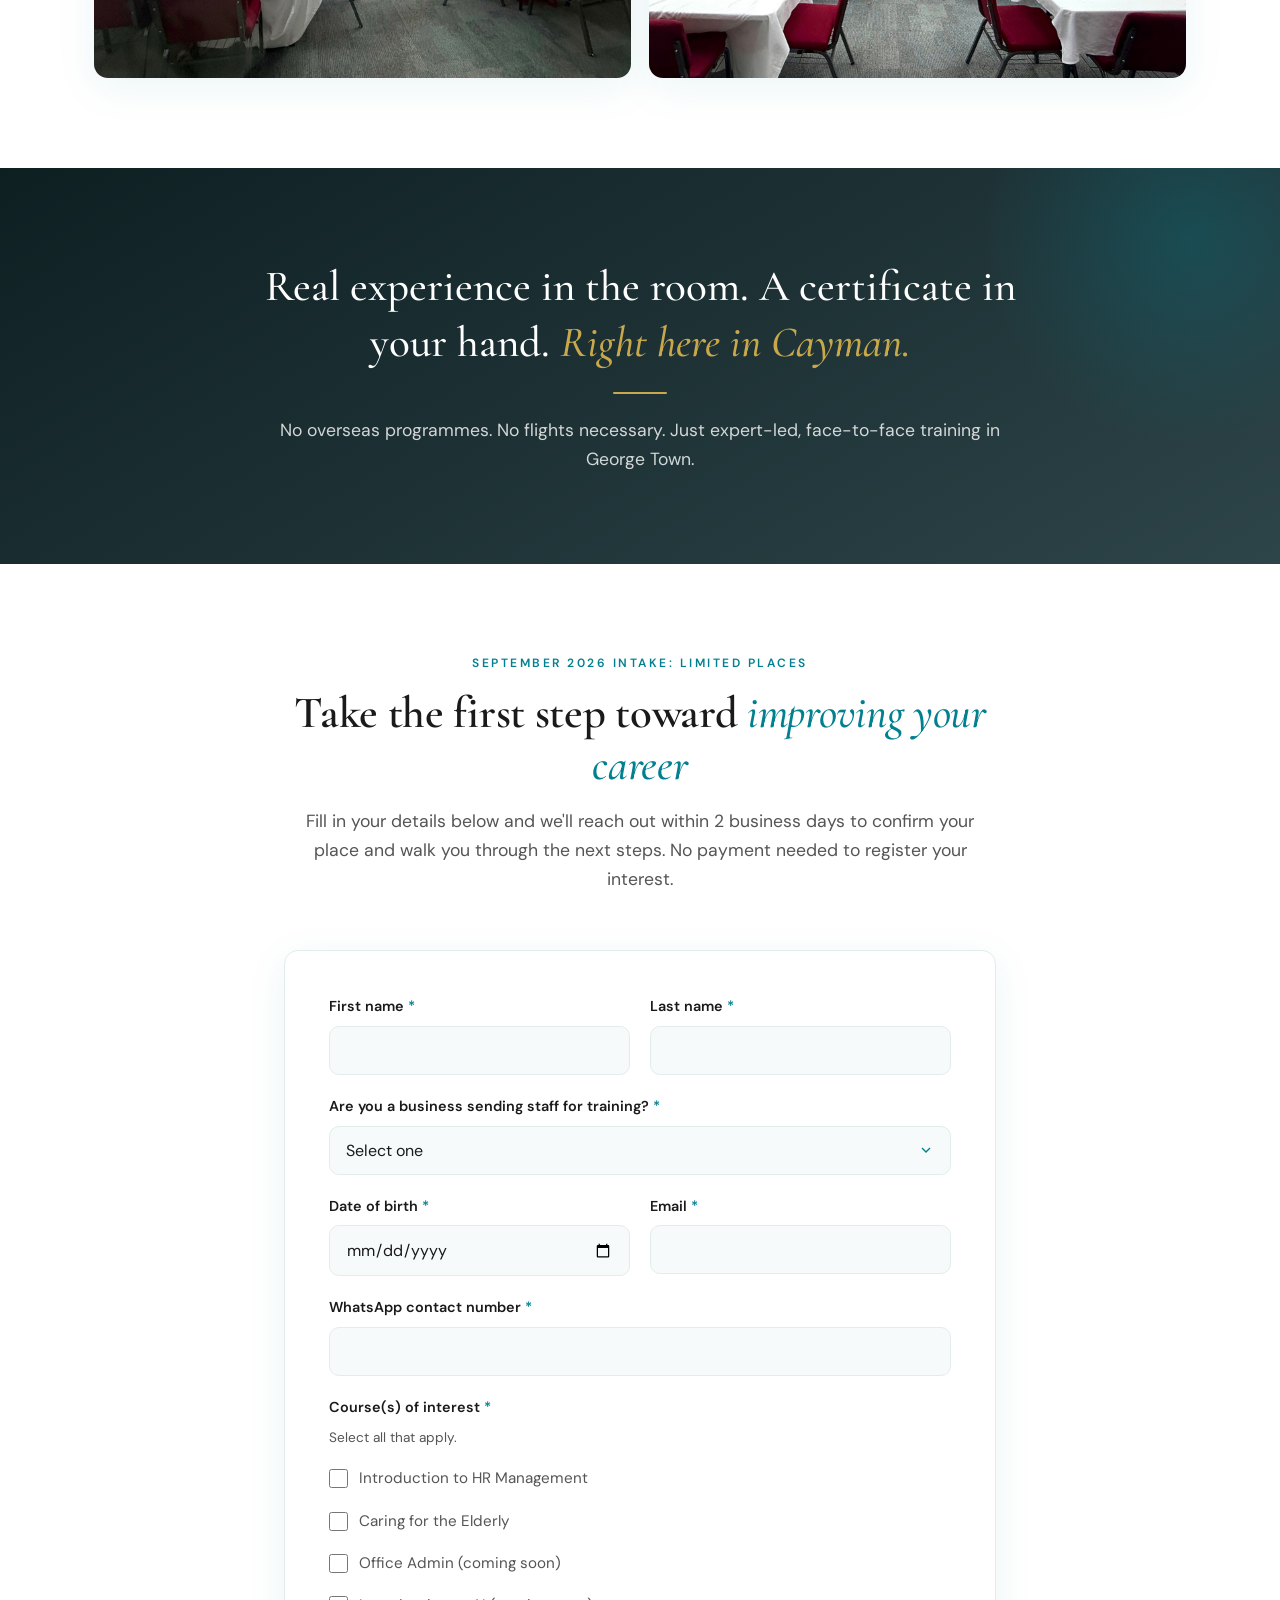
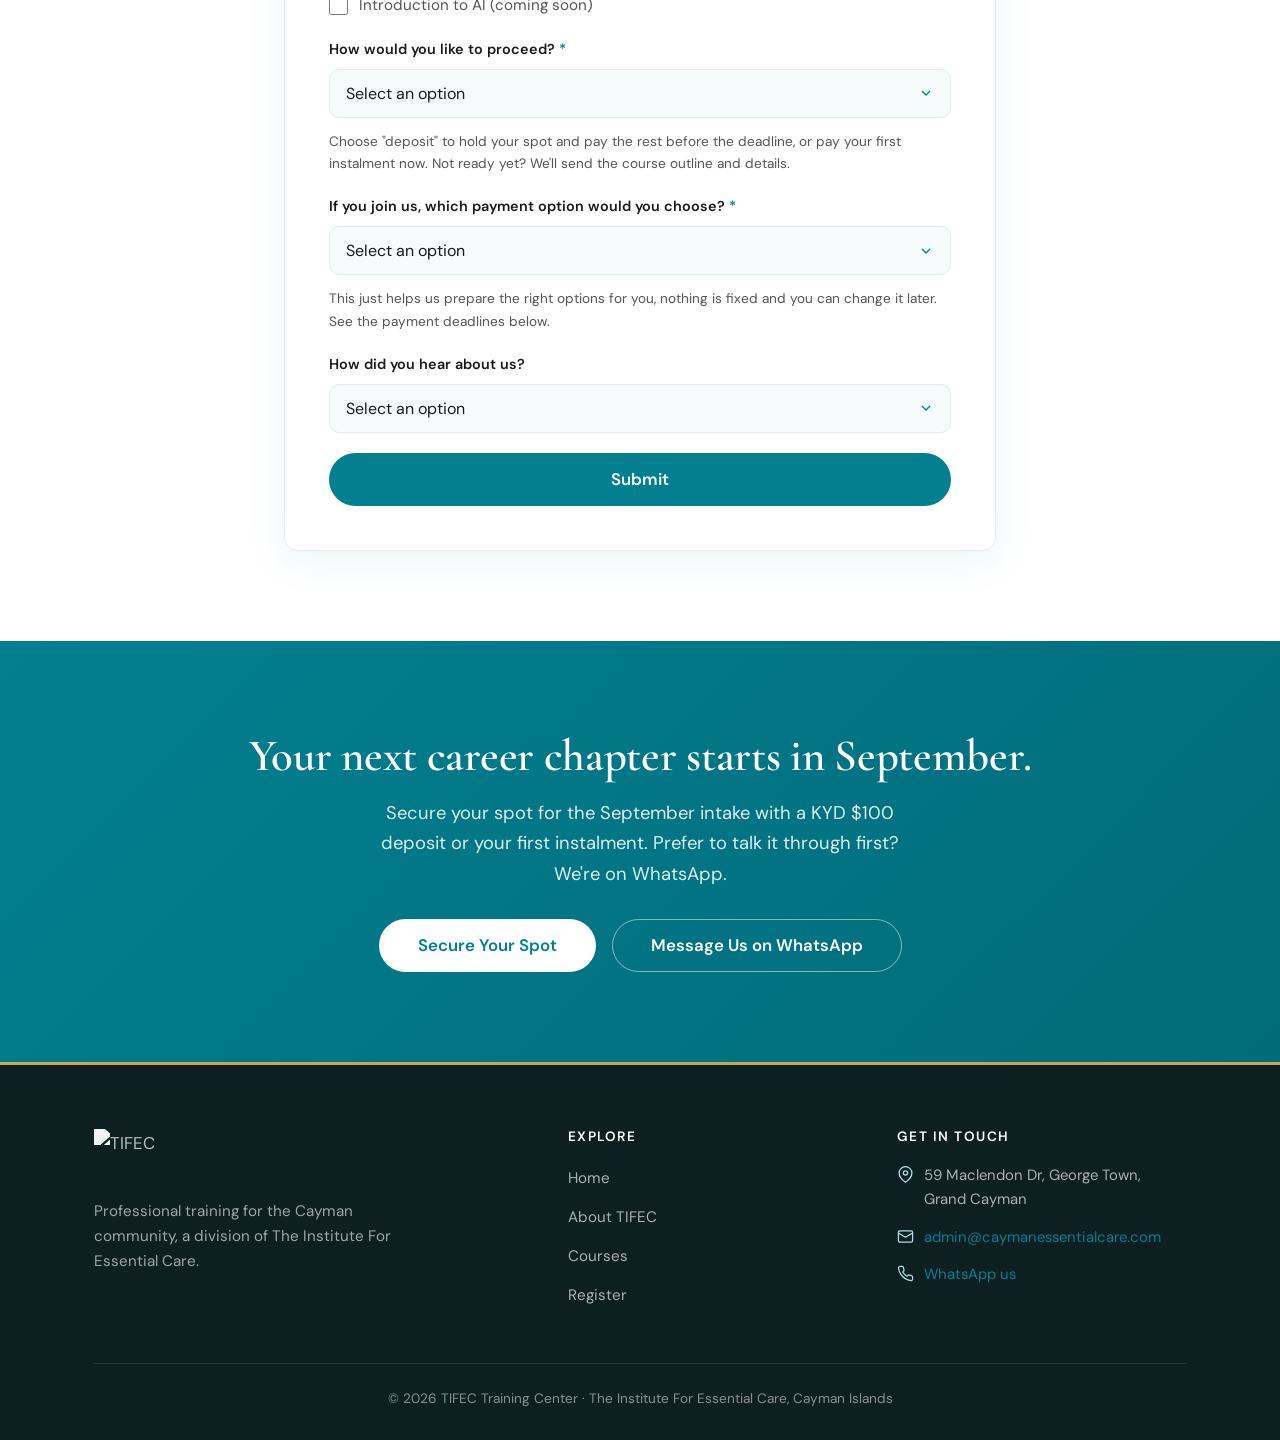
==== commit 1e58316e: "Ask every applicant their intended payment option The payment-plan question was hidden unless someon" ====
--- a/index.html
+++ b/index.html
@@ -224,14 +224,16 @@
             </select>
             <p class="form-note">Choose "deposit" to hold your spot and pay the rest before the deadline, or pay your first instalment now. Not ready yet? We'll send the course outline and details.</p>
           </div>
-          <div class="form-group full" data-plan-group style="display:none">
-            <label>Which payment plan suits you? <span class="req">*</span></label>
-            <select class="form-control" name="payment_method">
+          <div class="form-group full" data-plan-group>
+            <label>If you join us, which payment option would you choose? <span class="req">*</span></label>
+            <select class="form-control" name="payment_method" required>
               <option value="" disabled selected>Select an option</option>
-              <option>Full Payment Upfront</option>
-              <option>Payment Plan</option>
-              <option>Extended Payment Plan (4 months)</option>
+              <option>Pay in Full</option>
+              <option>Payment Plan (2 instalments)</option>
+              <option>Extended Plan (4 monthly instalments)</option>
+              <option>I'm not sure yet</option>
             </select>
+            <p class="form-note">This just helps us prepare the right options for you, nothing is fixed and you can change it later. See the payment deadlines below.</p>
           </div>
           <div class="form-group full">
             <label>How did you hear about us?</label>
--- a/css/styles.css
+++ b/css/styles.css
@@ -562,11 +562,112 @@
   text-transform: uppercase;
 }
 
+/* ============================================================
+   Course landing (deposit-first conversion layout) — HR & Elderly
+   TIFEC aesthetic: teal / ink / gold, Cormorant + DM Sans
+   ============================================================ */
+.chero { background: linear-gradient(180deg, var(--teal-light) 0%, var(--white) 80%); padding: 46px 0 70px; }
+.chero-grid { display: grid; grid-template-columns: 1.05fr 0.95fr; gap: 50px; align-items: start; }
+.chero .breadcrumb { font-size: 0.9rem; color: var(--muted); margin-bottom: 16px; }
+.chero .breadcrumb a { color: var(--teal); }
+.chero h1 { margin: 4px 0 18px; font-size: clamp(2.3rem, 1.4rem + 3vw, 3.4rem); line-height: 1.05; }
+.chero .lead { max-width: 500px; margin-bottom: 0; }
+
+.scarcity-pill { display: inline-flex; align-items: center; gap: 9px; background: rgba(201,168,76,0.16);
+  color: #806015; font-weight: 600; font-size: 0.82rem; letter-spacing: 0.2px; padding: 7px 16px; border-radius: 50px; margin-bottom: 16px; }
+.scarcity-pill .dot { width: 8px; height: 8px; border-radius: 50%; background: var(--gold); box-shadow: 0 0 0 3px rgba(201,168,76,0.3); }
+
+.instructor-line { display: flex; align-items: center; gap: 12px; margin: 18px 0; }
+.avatar { width: 42px; height: 42px; border-radius: 50%; background: var(--teal); color: #fff;
+  font-family: var(--serif); font-weight: 600; font-size: 1.05rem; display: flex; align-items: center; justify-content: center; flex-shrink: 0; }
+.instructor-line .who { font-size: 0.97rem; color: var(--muted); }
+.instructor-line .who strong { color: var(--text); }
+
+.trust-chips { display: flex; flex-wrap: wrap; gap: 10px; margin-top: 24px; }
+.tchip { background: #fff; border: 1px solid var(--border); box-shadow: var(--shadow); border-radius: 50px;
+  padding: 8px 15px; font-size: 0.82rem; font-weight: 600; color: var(--text); }
+
+/* reserve card (the money element) */
+.reserve-card { position: relative; background: #fff; border: 1px solid var(--border); border-radius: var(--radius);
+  box-shadow: var(--shadow-hover); padding: 30px; overflow: hidden; }
+.reserve-card::before { content: ''; position: absolute; top: 0; left: 0; right: 0; height: 6px;
+  background: linear-gradient(90deg, var(--teal), var(--gold)); }
+.rc-pill { display: inline-block; background: rgba(201,168,76,0.16); color: #806015; font-weight: 700;
+  font-size: 0.7rem; text-transform: uppercase; letter-spacing: 0.6px; padding: 5px 12px; border-radius: 50px; margin-bottom: 16px; }
+.rc-label { color: var(--muted); font-weight: 600; font-size: 0.92rem; }
+.reserve-price { display: flex; align-items: baseline; gap: 10px; margin: 2px 0 10px; }
+.reserve-price .amt { font-family: var(--serif); font-weight: 600; font-size: 3.1rem; color: var(--ink); line-height: 1; letter-spacing: -0.5px; }
+.reserve-price .unit { font-size: 0.95rem; color: var(--muted); font-weight: 600; }
+.rc-copy { font-size: 0.95rem; color: var(--muted); line-height: 1.55; margin: 0 0 20px; }
+.reserve-card .btn + .btn { margin-top: 10px; }
+.reassure { margin-top: 16px; }
+.reassure .row { display: flex; align-items: flex-start; gap: 9px; font-size: 0.9rem; color: var(--muted); margin-top: 8px; }
+.reassure .ok { color: #2c7e54; font-weight: 800; flex-shrink: 0; }
+.reserve-facts { border-top: 1px solid var(--border); margin-top: 20px; padding-top: 16px; font-size: 0.88rem; color: var(--muted); }
+
+/* facts strip */
+.facts-strip { background: linear-gradient(150deg, var(--ink), var(--ink-soft)); color: #fff; padding: 34px 0; }
+.facts-inner { display: flex; justify-content: center; flex-wrap: wrap; gap: 22px 48px; text-align: center; }
+.fact-stat .v { font-family: var(--serif); font-weight: 600; font-size: 2.1rem; color: var(--gold); line-height: 1; }
+.fact-stat .l { color: rgba(255,255,255,0.72); font-size: 0.85rem; margin-top: 6px; }
+
+/* what you'll learn */
+.learn-grid { display: grid; grid-template-columns: 1fr 1fr; gap: 0 44px; }
+.learn-item { display: flex; align-items: flex-start; gap: 13px; padding: 16px 0; border-bottom: 1px solid var(--border); }
+.learn-item .ck { width: 28px; height: 28px; border-radius: 50%; background: var(--teal-light); color: #2c7e54;
+  display: flex; align-items: center; justify-content: center; font-weight: 800; font-size: 0.85rem; flex-shrink: 0; }
+.learn-item .t { font-size: 1rem; font-weight: 600; color: var(--text); line-height: 1.45; }
+
+/* deposit-first pricing */
+.step1-banner { background: linear-gradient(150deg, var(--ink), var(--ink-soft)); border-radius: var(--radius);
+  box-shadow: var(--shadow-hover); padding: 30px 34px; display: flex; align-items: center; justify-content: space-between; gap: 24px; flex-wrap: wrap; }
+.s1-badge { display: inline-block; background: var(--gold); color: var(--ink); font-weight: 700; font-size: 0.7rem;
+  text-transform: uppercase; letter-spacing: 0.6px; padding: 5px 12px; border-radius: 50px; margin-bottom: 12px; }
+.s1-title { font-family: var(--serif); font-weight: 600; font-size: 1.85rem; color: #fff; line-height: 1.15; }
+.s1-sub { color: rgba(255,255,255,0.82); font-size: 0.95rem; margin-top: 8px; max-width: 460px; line-height: 1.55; }
+.step2-label { text-align: center; color: var(--muted); font-weight: 600; font-size: 0.78rem;
+  text-transform: uppercase; letter-spacing: 1.5px; margin: 38px 0 22px; }
+.plan-cards { display: grid; grid-template-columns: repeat(3, 1fr); gap: 20px; }
+.plan-card { position: relative; background: #fff; border: 2px solid var(--border); border-radius: var(--radius);
+  padding: 30px 22px 26px; text-align: center; transition: var(--transition); }
+.plan-card:hover { transform: translateY(-4px); box-shadow: var(--shadow-hover); }
+.plan-card.flex { border-color: var(--teal); }
+.pc-badge { position: absolute; top: -11px; left: 50%; transform: translateX(-50%); font-weight: 700; font-size: 0.66rem;
+  text-transform: uppercase; letter-spacing: 0.5px; padding: 4px 13px; border-radius: 50px; white-space: nowrap; }
+.pc-badge.teal { background: var(--teal); color: #fff; }
+.pc-badge.gold { background: var(--gold); color: var(--ink); }
+.pc-name { font-family: var(--serif); font-weight: 600; font-size: 1.2rem; color: var(--text); }
+.pc-price { font-family: var(--serif); font-weight: 600; font-size: 2rem; color: var(--teal); margin: 6px 0 2px; }
+.pc-sub { color: var(--teal-dark); font-weight: 600; font-size: 0.9rem; }
+.pc-note { color: var(--muted); font-size: 0.82rem; margin-top: 8px; }
+.price-foot { text-align: center; font-size: 0.85rem; color: var(--muted); margin-top: 22px; }
+
+/* facilitator */
+.facil-grid { display: grid; grid-template-columns: 0.8fr 1.2fr; gap: 48px; align-items: center; }
+.facil-photo { aspect-ratio: 4 / 4.4; border-radius: var(--radius); box-shadow: var(--shadow-hover); overflow: hidden;
+  background: linear-gradient(150deg, var(--teal-light), var(--teal-mid)); display: flex; align-items: center; justify-content: center; }
+.facil-photo img { width: 100%; height: 100%; object-fit: cover; }
+.facil-photo .ph { font-family: var(--serif); font-weight: 600; font-size: 3rem; color: var(--teal-dark); opacity: 0.7; }
+.facil-cred { color: var(--teal-dark); font-weight: 600; font-size: 0.97rem; margin-bottom: 14px; }
+.facil-chips { display: flex; flex-wrap: wrap; gap: 10px; margin-top: 20px; }
+.facil-chips .fc { background: var(--teal-light); color: var(--teal-dark); border-radius: 50px; padding: 7px 15px; font-size: 0.82rem; font-weight: 600; }
+
+/* course details grid */
+.details-grid { display: grid; grid-template-columns: repeat(3, 1fr); gap: 16px; }
+.detail-card { background: #fff; border: 1px solid var(--border); border-radius: var(--radius-sm); padding: 18px 20px; }
+.detail-card .dl { font-size: 0.72rem; text-transform: uppercase; letter-spacing: 1px; color: var(--teal); font-weight: 600; margin-bottom: 5px; }
+.detail-card .dv { font-weight: 500; color: var(--text); font-size: 0.98rem; }
+
 /* ---------- Responsive ---------- */
 @media (max-width: 940px) {
   .course-layout { grid-template-columns: 1fr; }
   .course-sidebar { position: static; }
   .footer-grid { grid-template-columns: 1fr 1fr; }
+  .chero-grid { grid-template-columns: 1fr; gap: 34px; }
+  .facil-grid { grid-template-columns: 1fr; gap: 26px; }
+  .facil-photo { max-width: 320px; }
+  .plan-cards { grid-template-columns: 1fr; max-width: 440px; margin: 0 auto; }
+  .step1-banner { flex-direction: column; align-items: flex-start; }
 }
 @media (max-width: 768px) {
   body { font-size: 16px; }
@@ -600,4 +701,8 @@
   .hero { padding: 70px 0 80px; }
   .location-grid { grid-template-columns: 1fr; }
   .gallery { grid-template-columns: 1fr 1fr; }
-}
+  .learn-grid { grid-template-columns: 1fr; }
+  .details-grid { grid-template-columns: 1fr; }
+  .facts-inner { gap: 18px 30px; }
+  .fact-stat .v { font-size: 1.8rem; }
+}
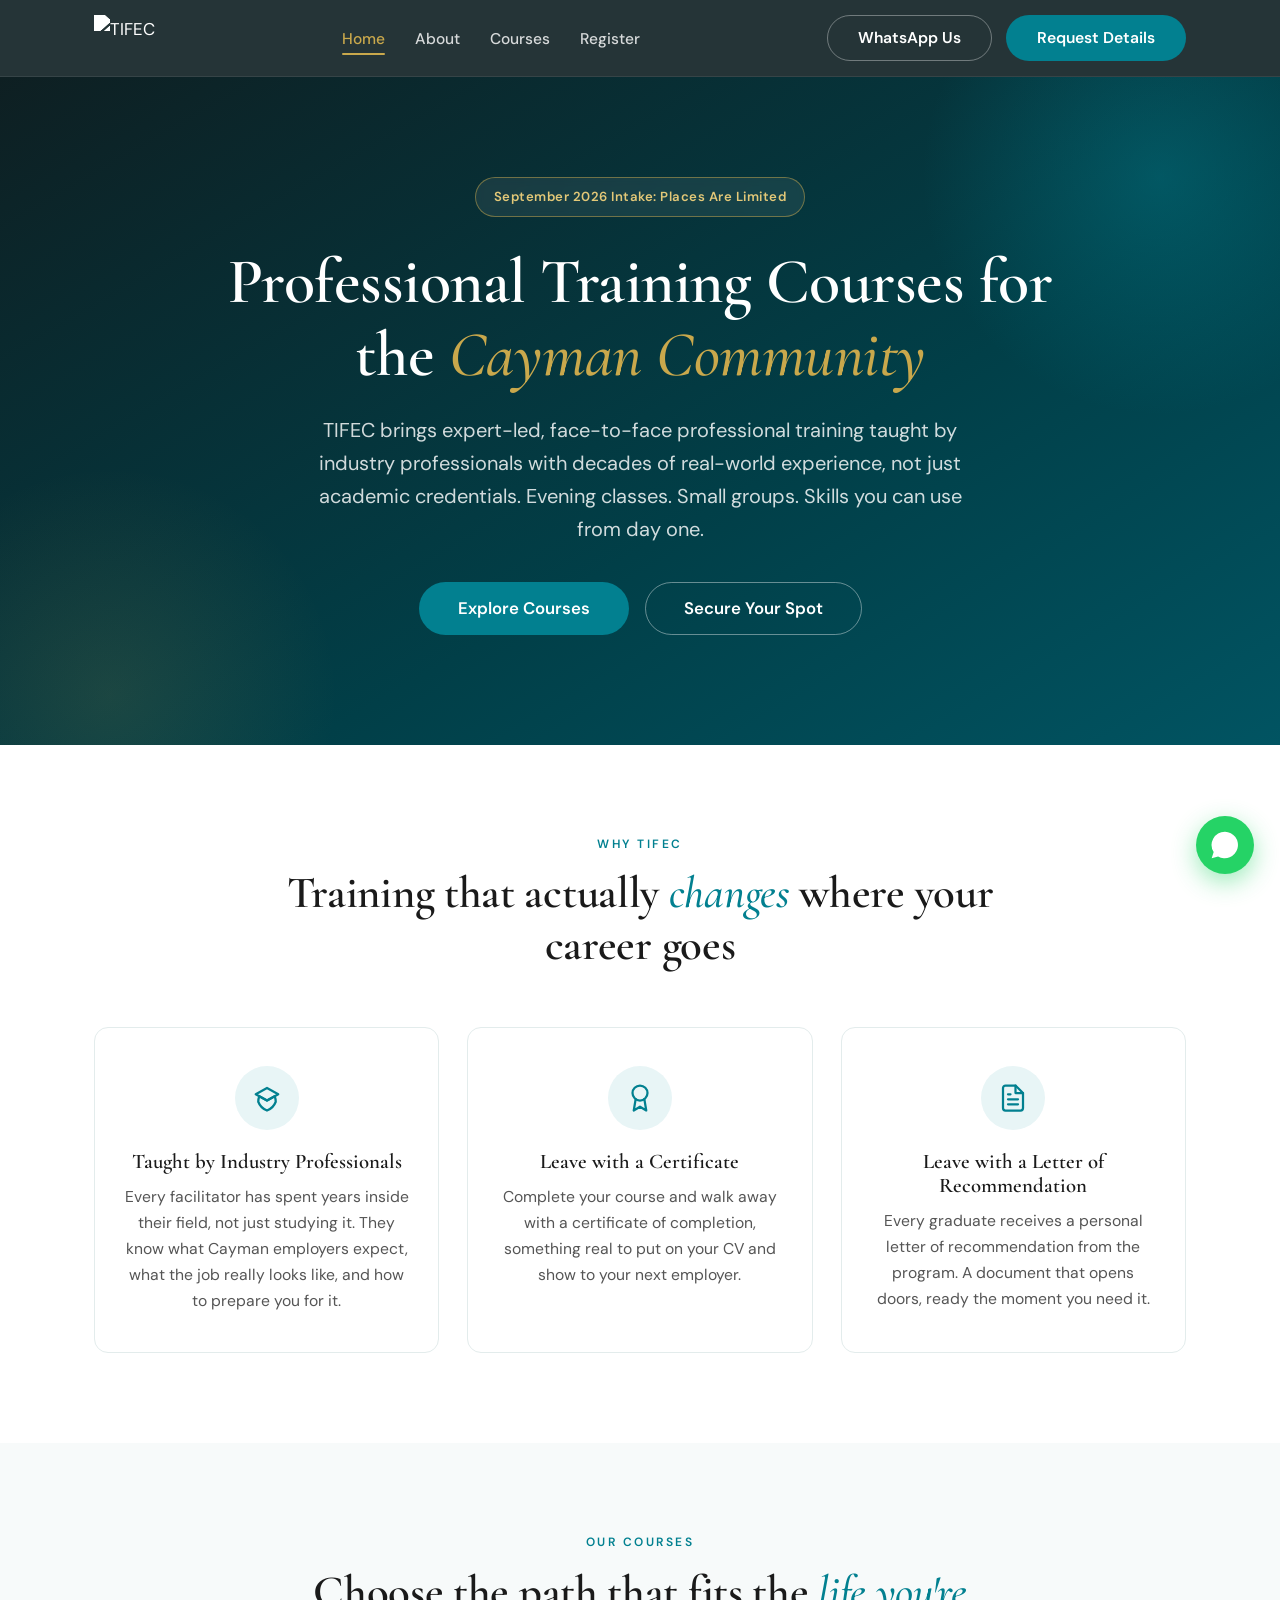
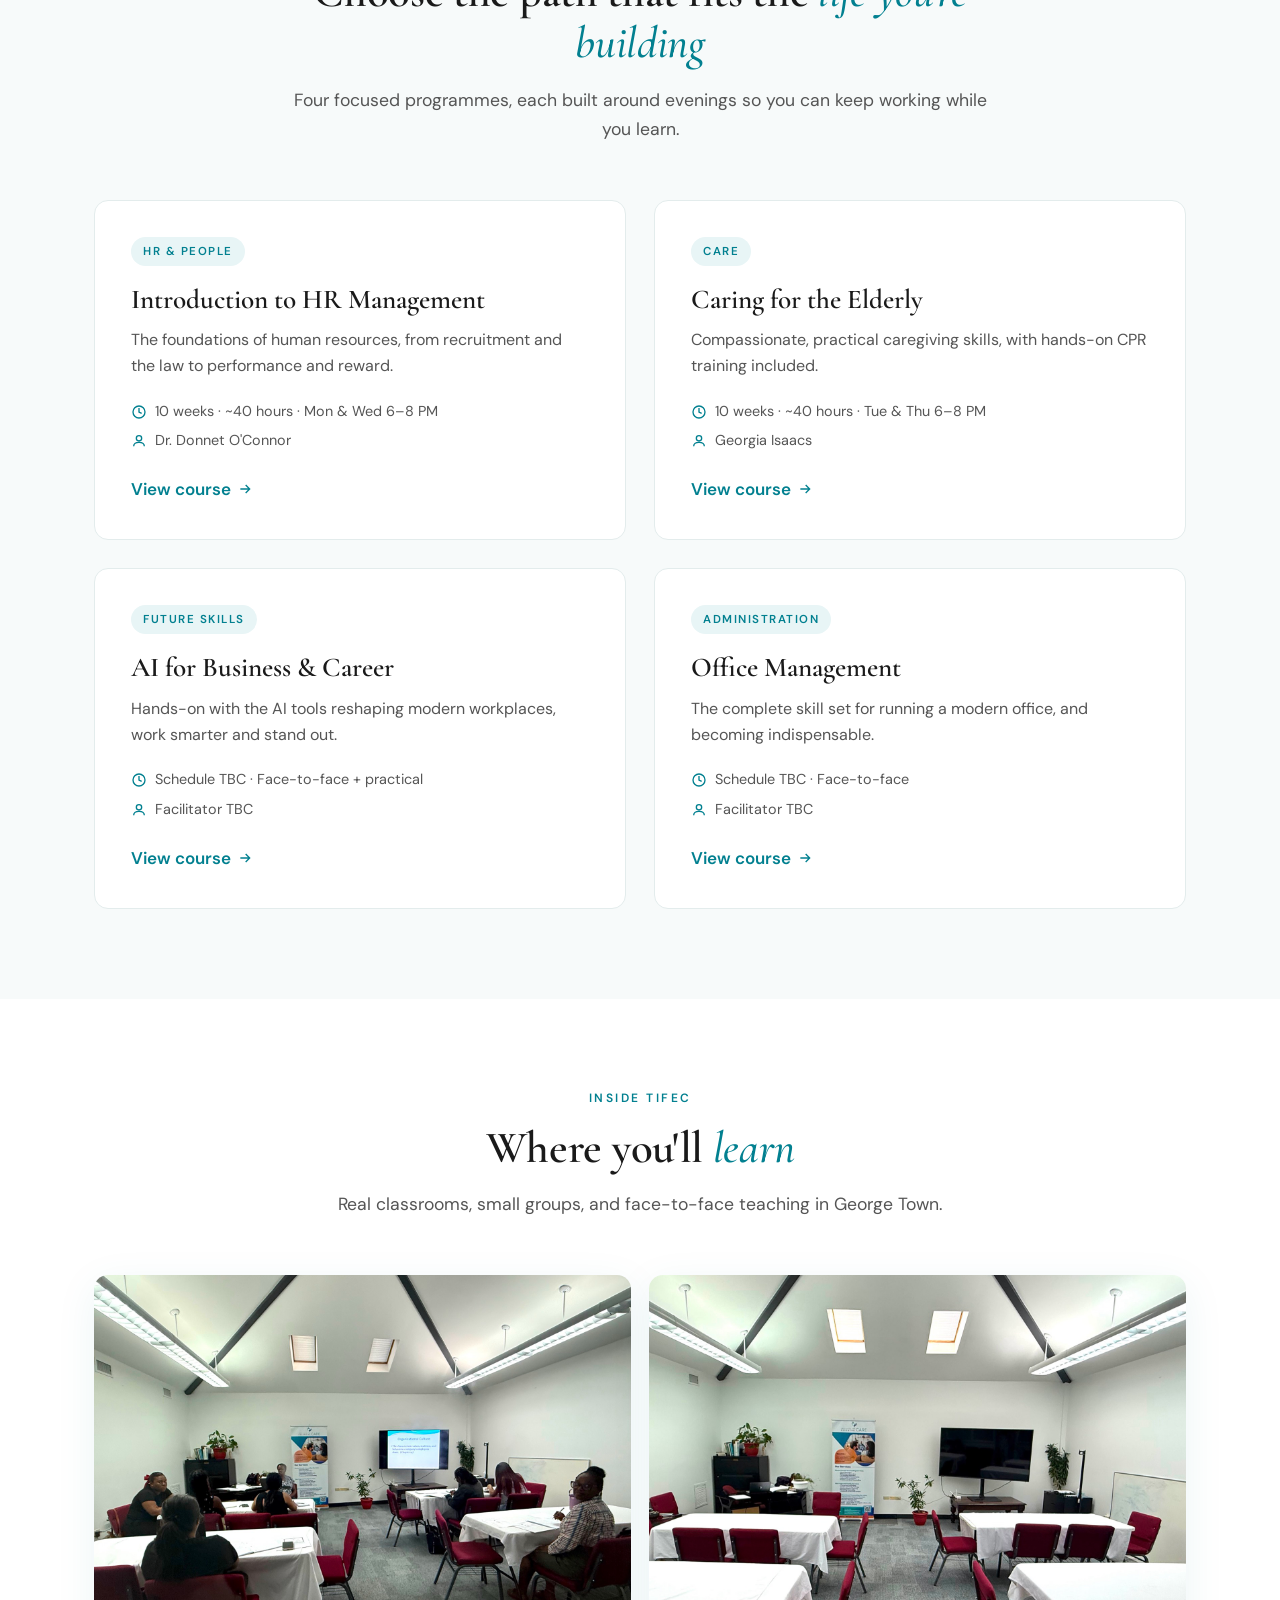
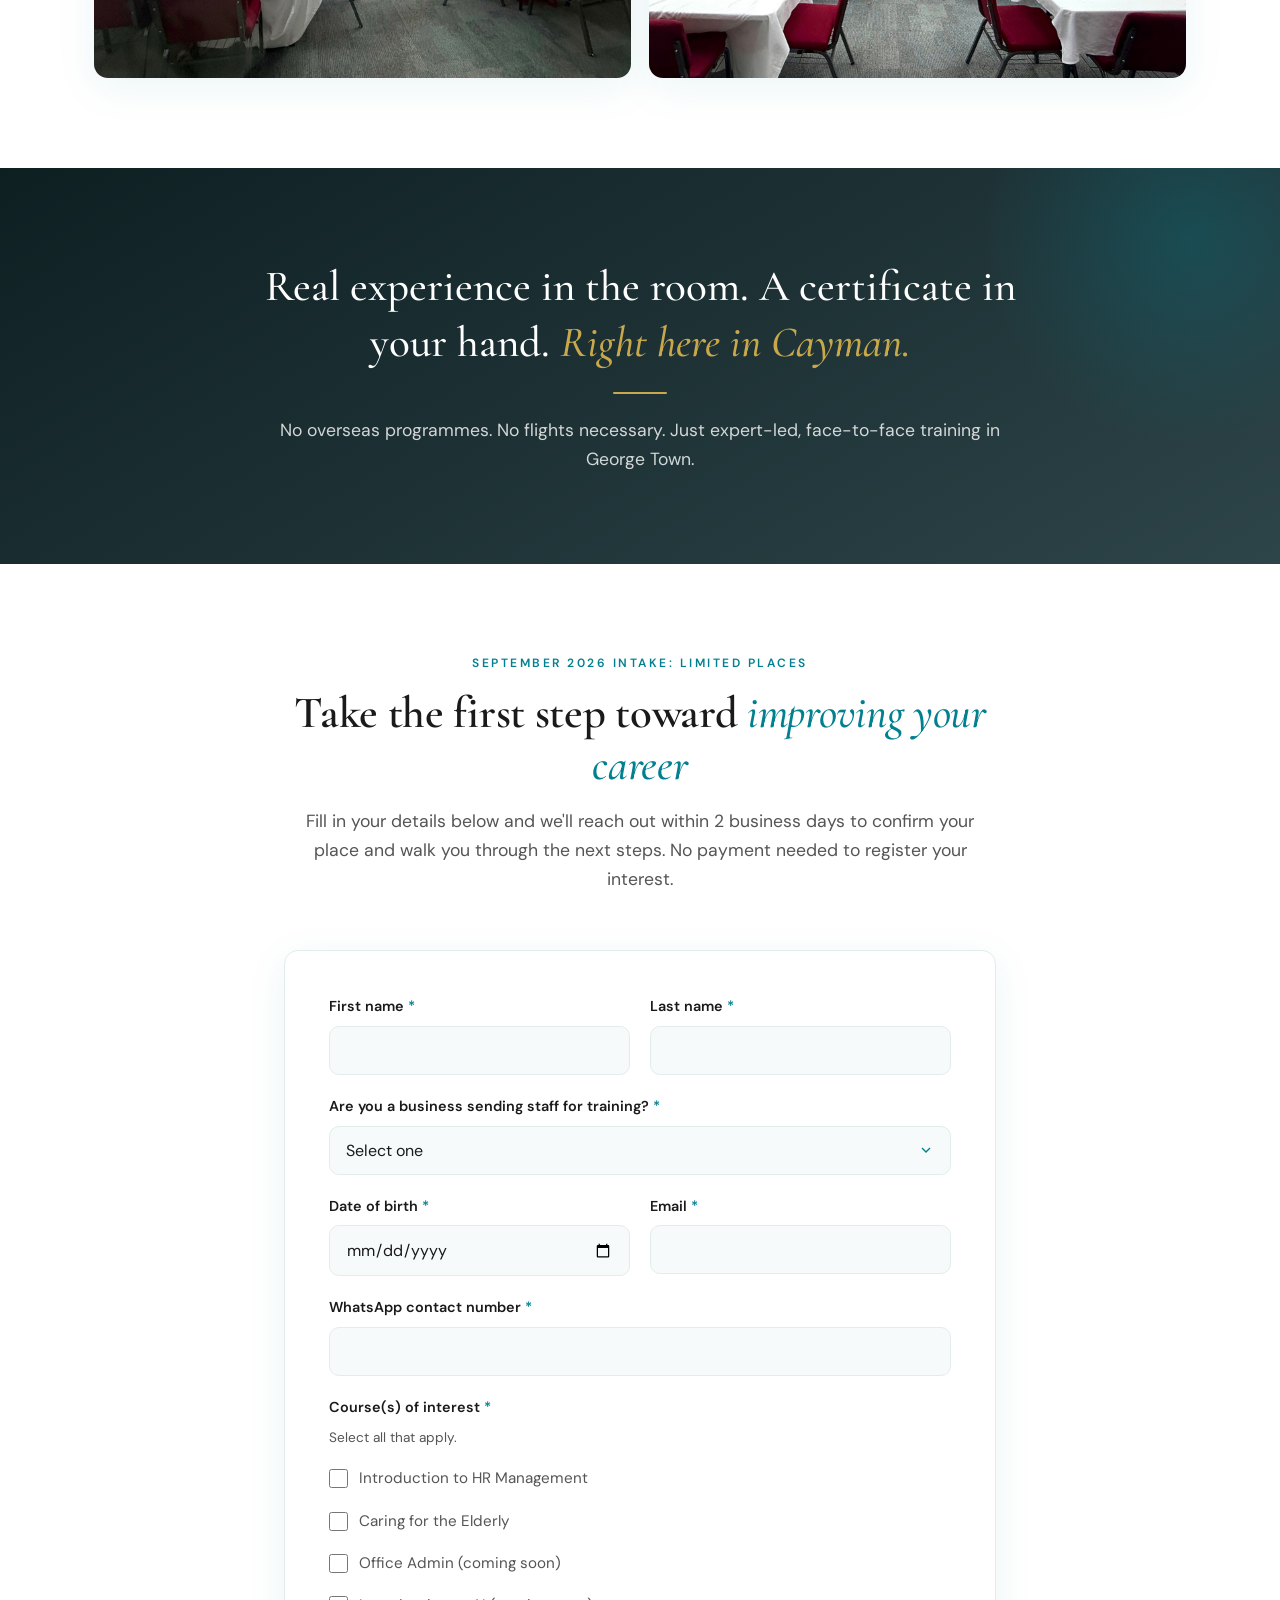
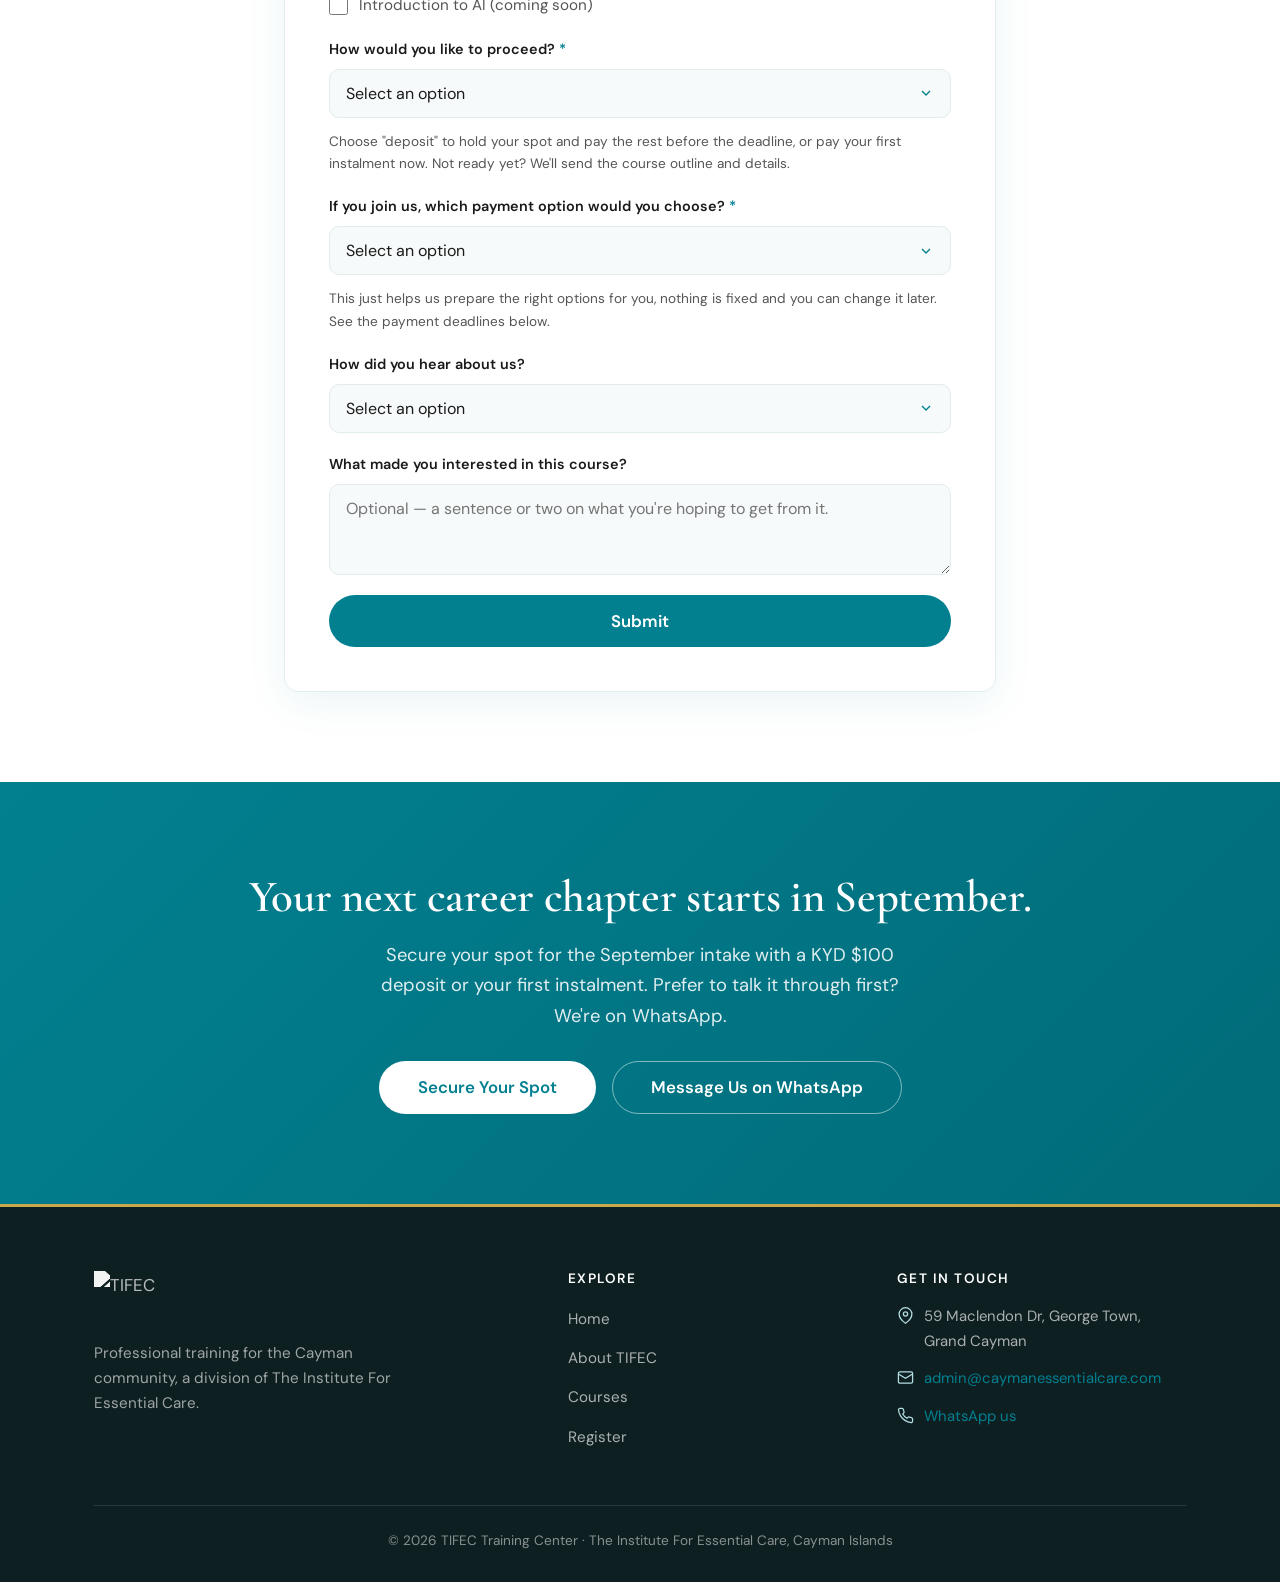
==== commit 9a76635d: "Add secure post-payment enrolment form + interest-form motivation New enroll.html: a tokenised, noin" ====
--- a/index.html
+++ b/index.html
@@ -245,6 +245,10 @@
             </select>
           </div>
           <div class="form-group full">
+            <label>What made you interested in this course?</label>
+            <textarea class="form-control" name="motivation" rows="3" placeholder="Optional — a sentence or two on what you're hoping to get from it."></textarea>
+          </div>
+          <div class="form-group full">
             <button type="submit" class="btn btn-primary btn-lg btn-block">Submit</button>
           </div>
         </div>
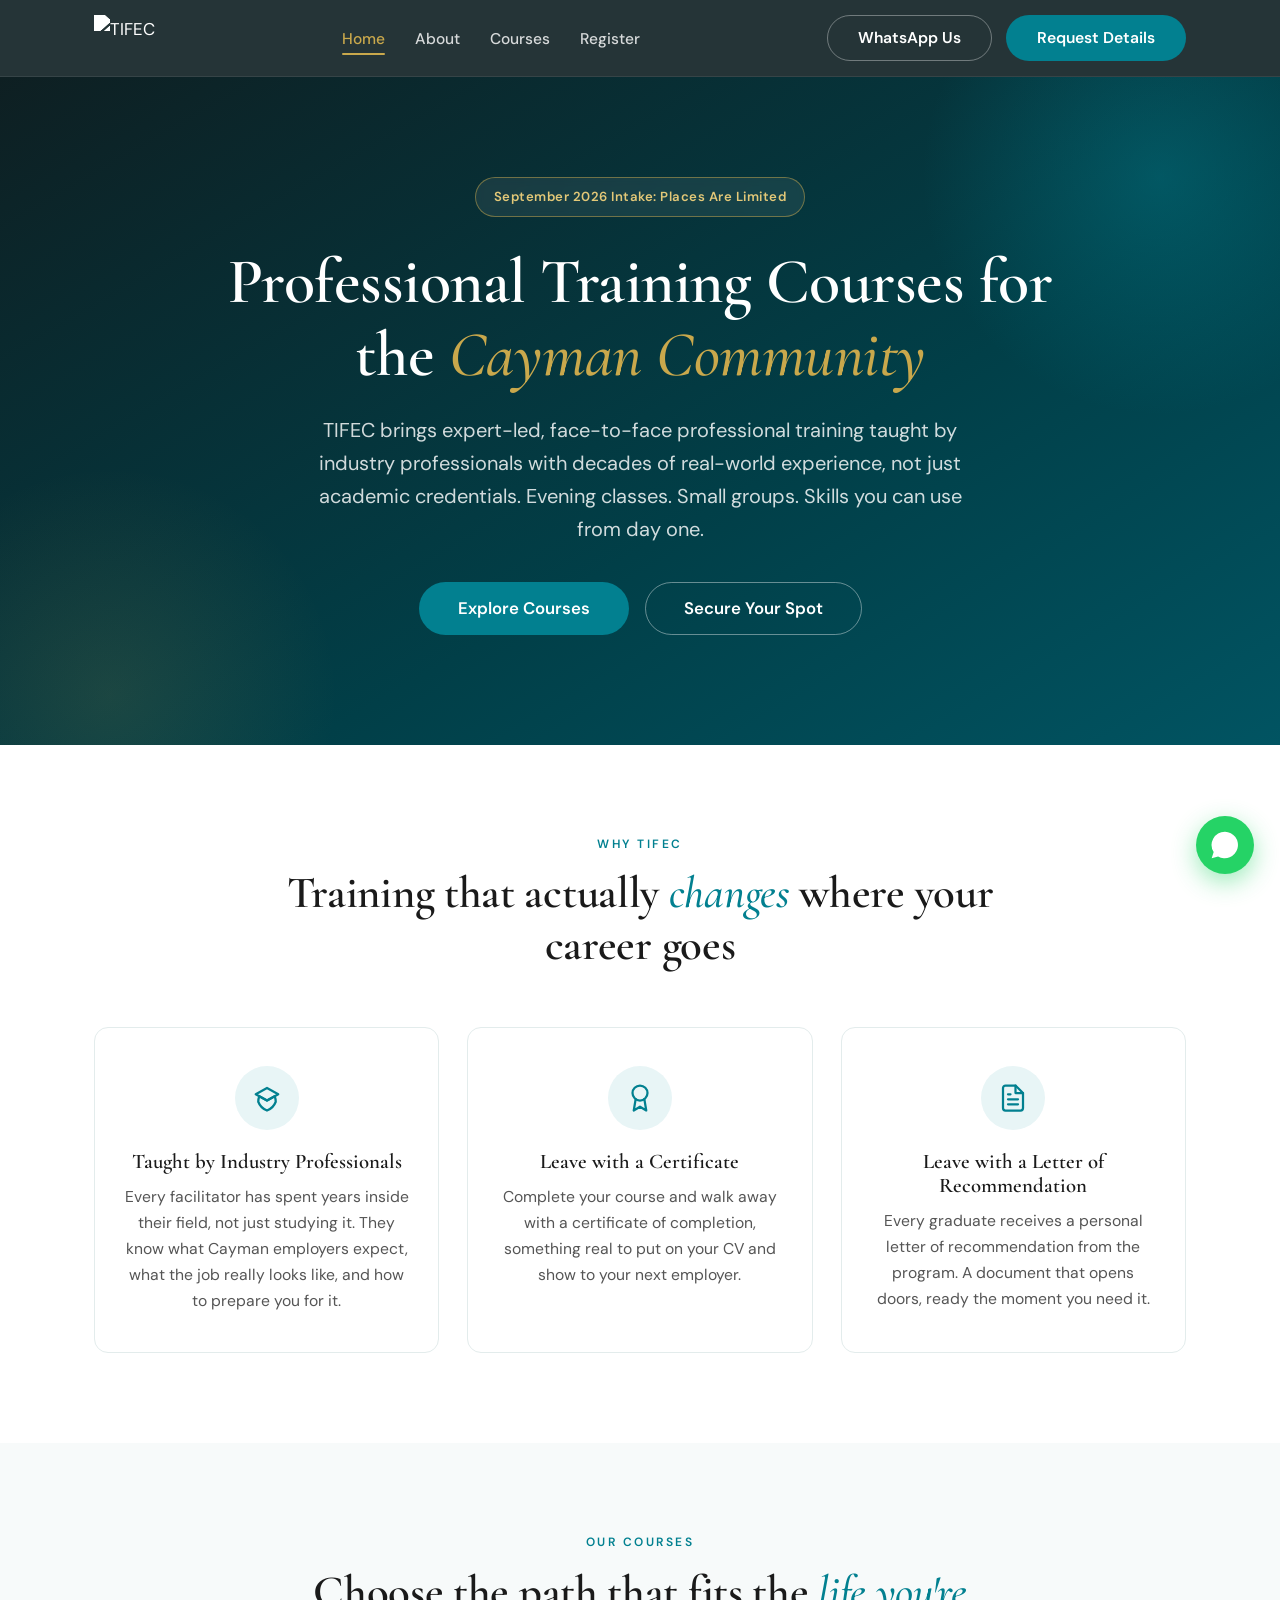
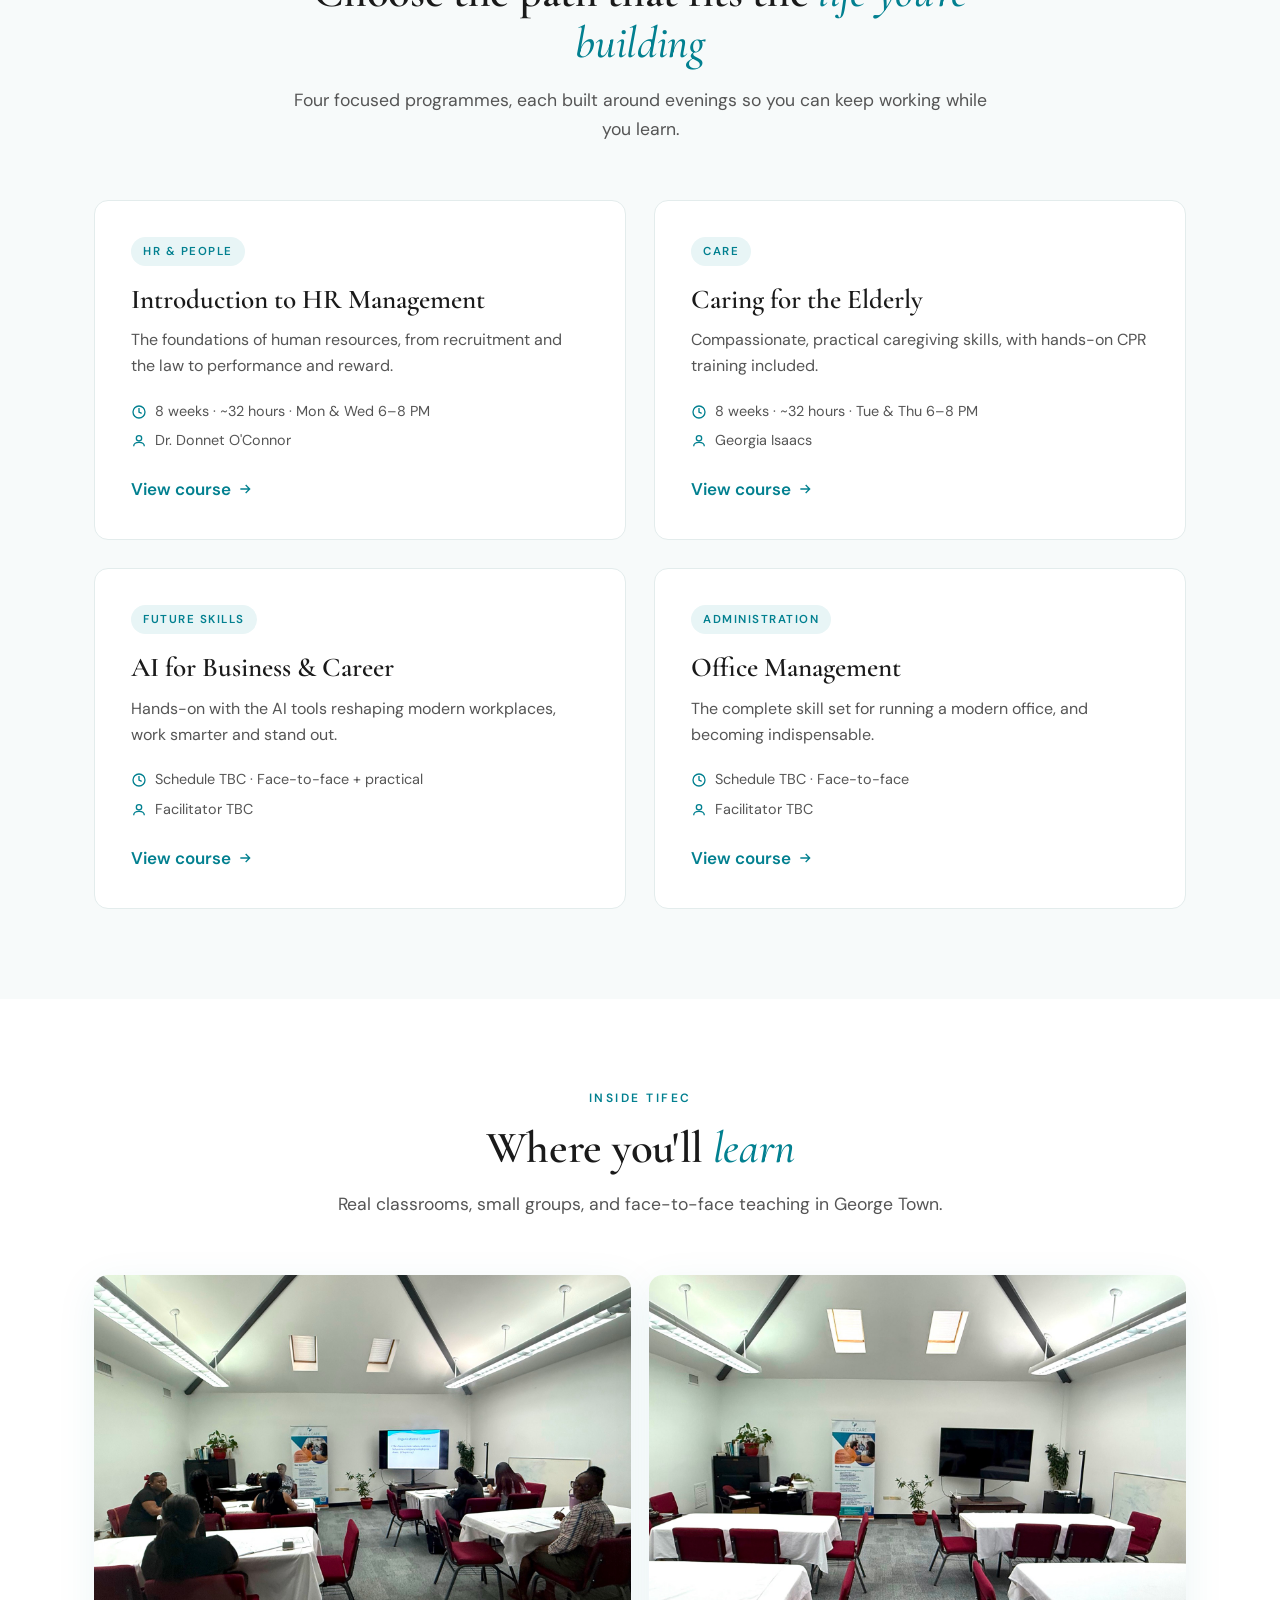
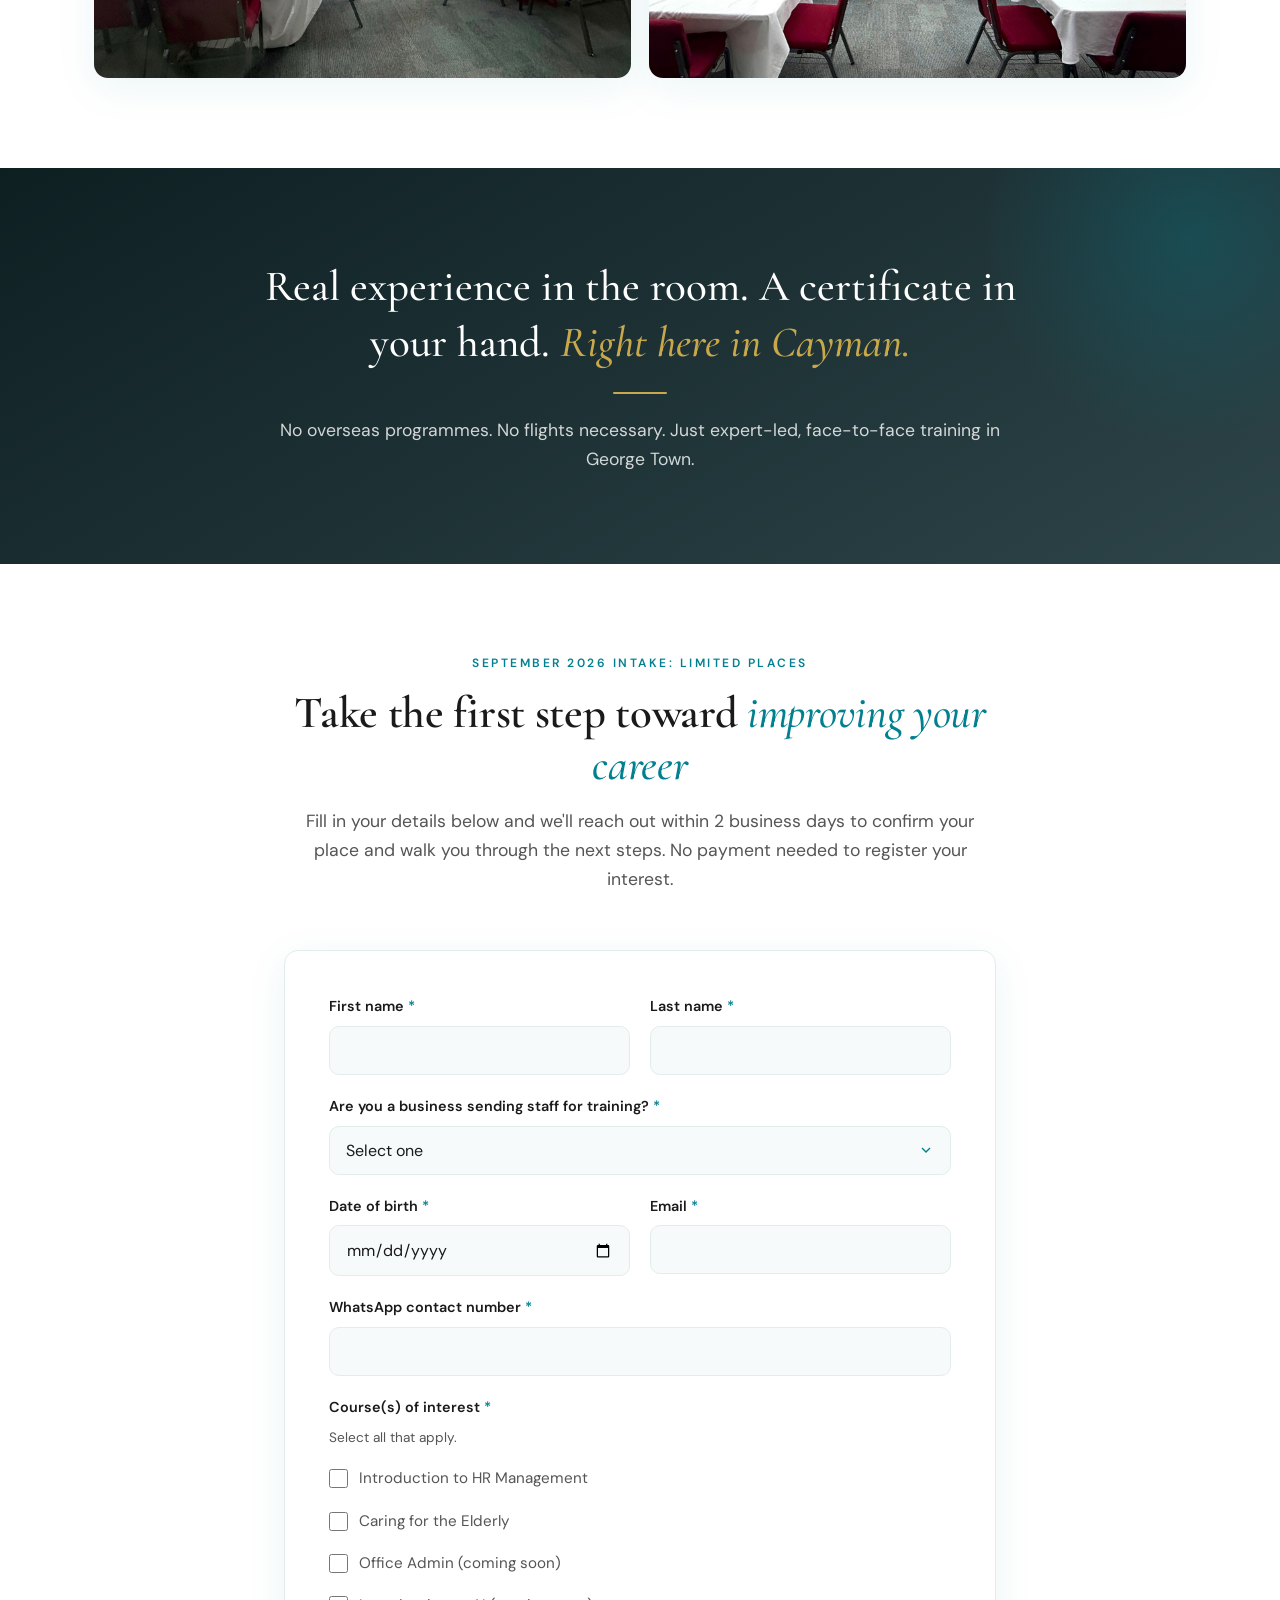
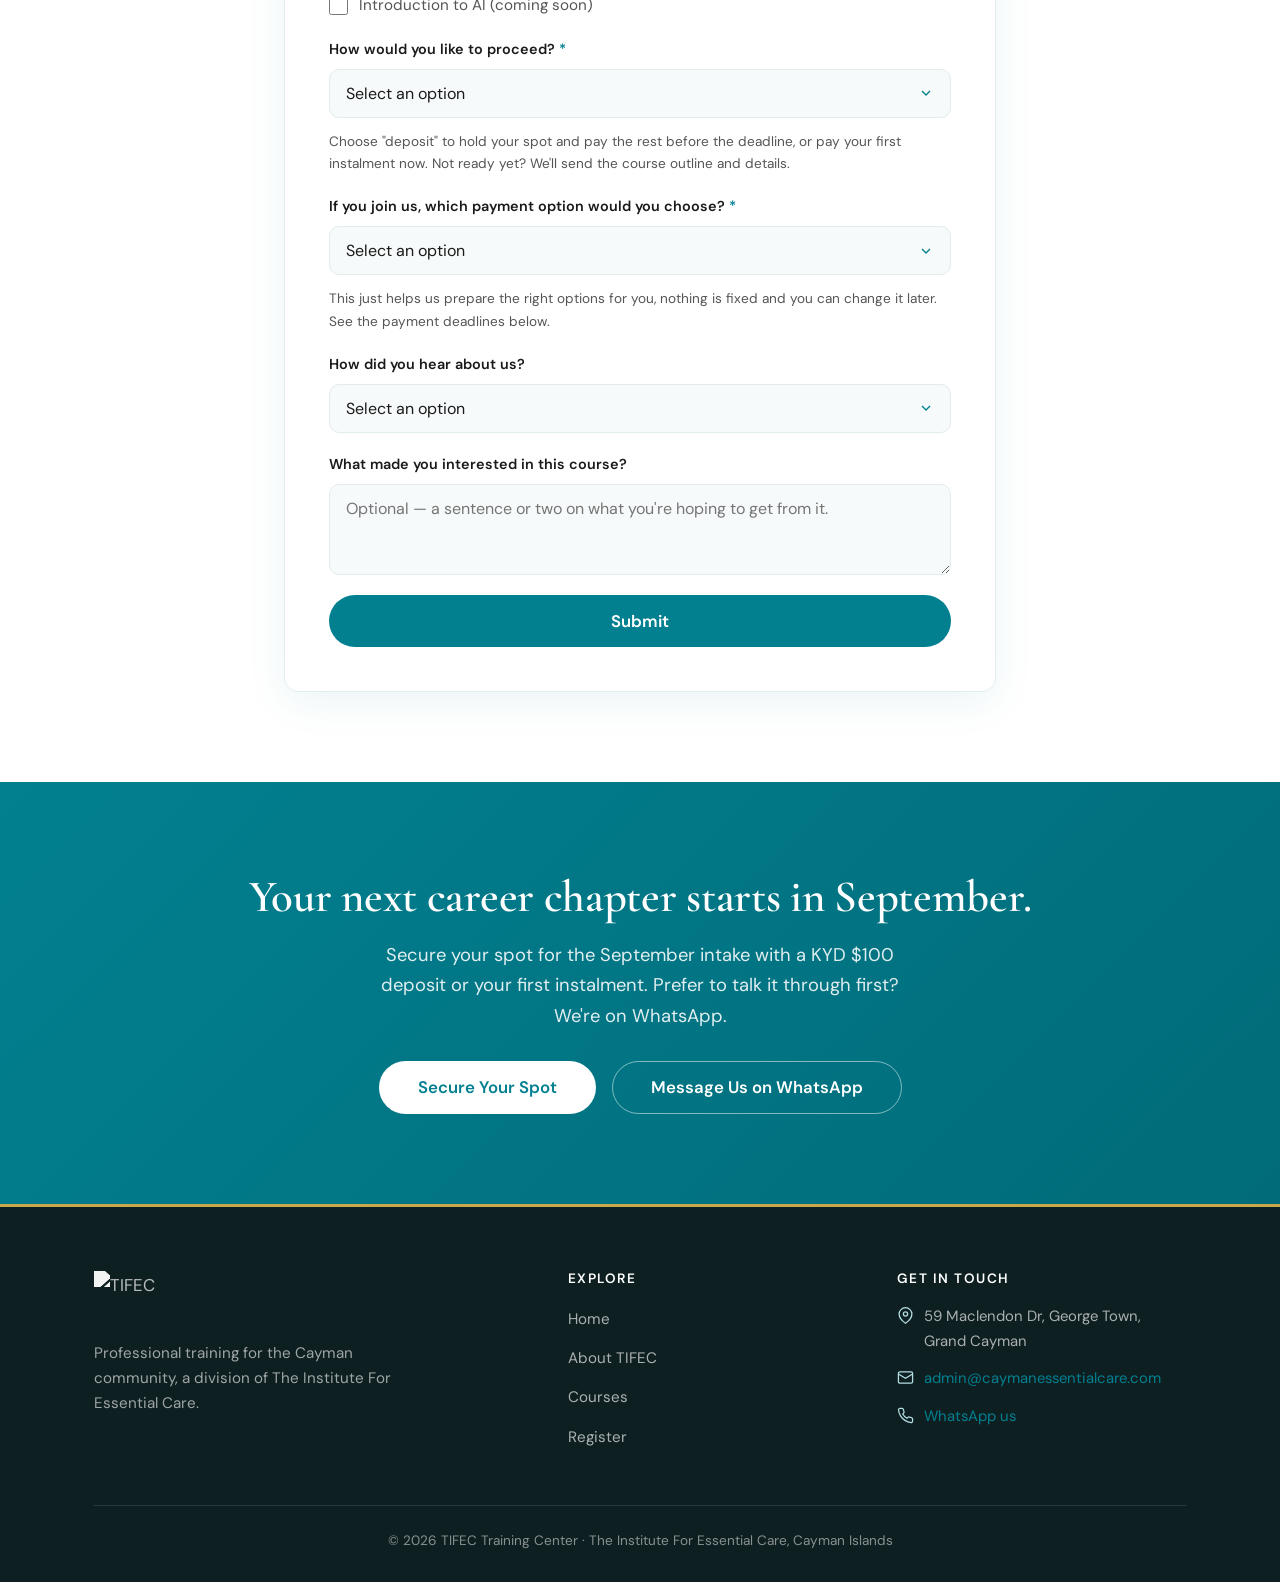
==== commit 01493f47: "Course copy: 8 weeks (was 10) across HR, Elderly, and listings Aligns the website with the course le" ====
--- a/index.html
+++ b/index.html
@@ -94,7 +94,7 @@
           <h3>Introduction to HR Management</h3>
           <p>The foundations of human resources, from recruitment and the law to performance and reward.</p>
           <div class="meta">
-            <span><svg viewBox="0 0 24 24" fill="none" stroke="currentColor" stroke-width="2"><path d="M12 6v6l4 2"/><circle cx="12" cy="12" r="9"/></svg> 10 weeks · ~40 hours · Mon &amp; Wed 6–8 PM</span>
+            <span><svg viewBox="0 0 24 24" fill="none" stroke="currentColor" stroke-width="2"><path d="M12 6v6l4 2"/><circle cx="12" cy="12" r="9"/></svg> 8 weeks · ~32 hours · Mon &amp; Wed 6–8 PM</span>
             <span><svg viewBox="0 0 24 24" fill="none" stroke="currentColor" stroke-width="2"><circle cx="12" cy="8" r="4"/><path d="M4 20c0-4 4-6 8-6s8 2 8 6"/></svg> Dr. Donnet O'Connor</span>
           </div>
           <span class="card-link">View course <svg viewBox="0 0 24 24" fill="none" stroke="currentColor" stroke-width="2"><path d="M5 12h14M13 6l6 6-6 6"/></svg></span>
@@ -105,7 +105,7 @@
           <h3>Caring for the Elderly</h3>
           <p>Compassionate, practical caregiving skills, with hands-on CPR training included.</p>
           <div class="meta">
-            <span><svg viewBox="0 0 24 24" fill="none" stroke="currentColor" stroke-width="2"><path d="M12 6v6l4 2"/><circle cx="12" cy="12" r="9"/></svg> 10 weeks · ~40 hours · Tue &amp; Thu 6–8 PM</span>
+            <span><svg viewBox="0 0 24 24" fill="none" stroke="currentColor" stroke-width="2"><path d="M12 6v6l4 2"/><circle cx="12" cy="12" r="9"/></svg> 8 weeks · ~32 hours · Tue &amp; Thu 6–8 PM</span>
             <span><svg viewBox="0 0 24 24" fill="none" stroke="currentColor" stroke-width="2"><circle cx="12" cy="8" r="4"/><path d="M4 20c0-4 4-6 8-6s8 2 8 6"/></svg> Georgia Isaacs</span>
           </div>
           <span class="card-link">View course <svg viewBox="0 0 24 24" fill="none" stroke="currentColor" stroke-width="2"><path d="M5 12h14M13 6l6 6-6 6"/></svg></span>
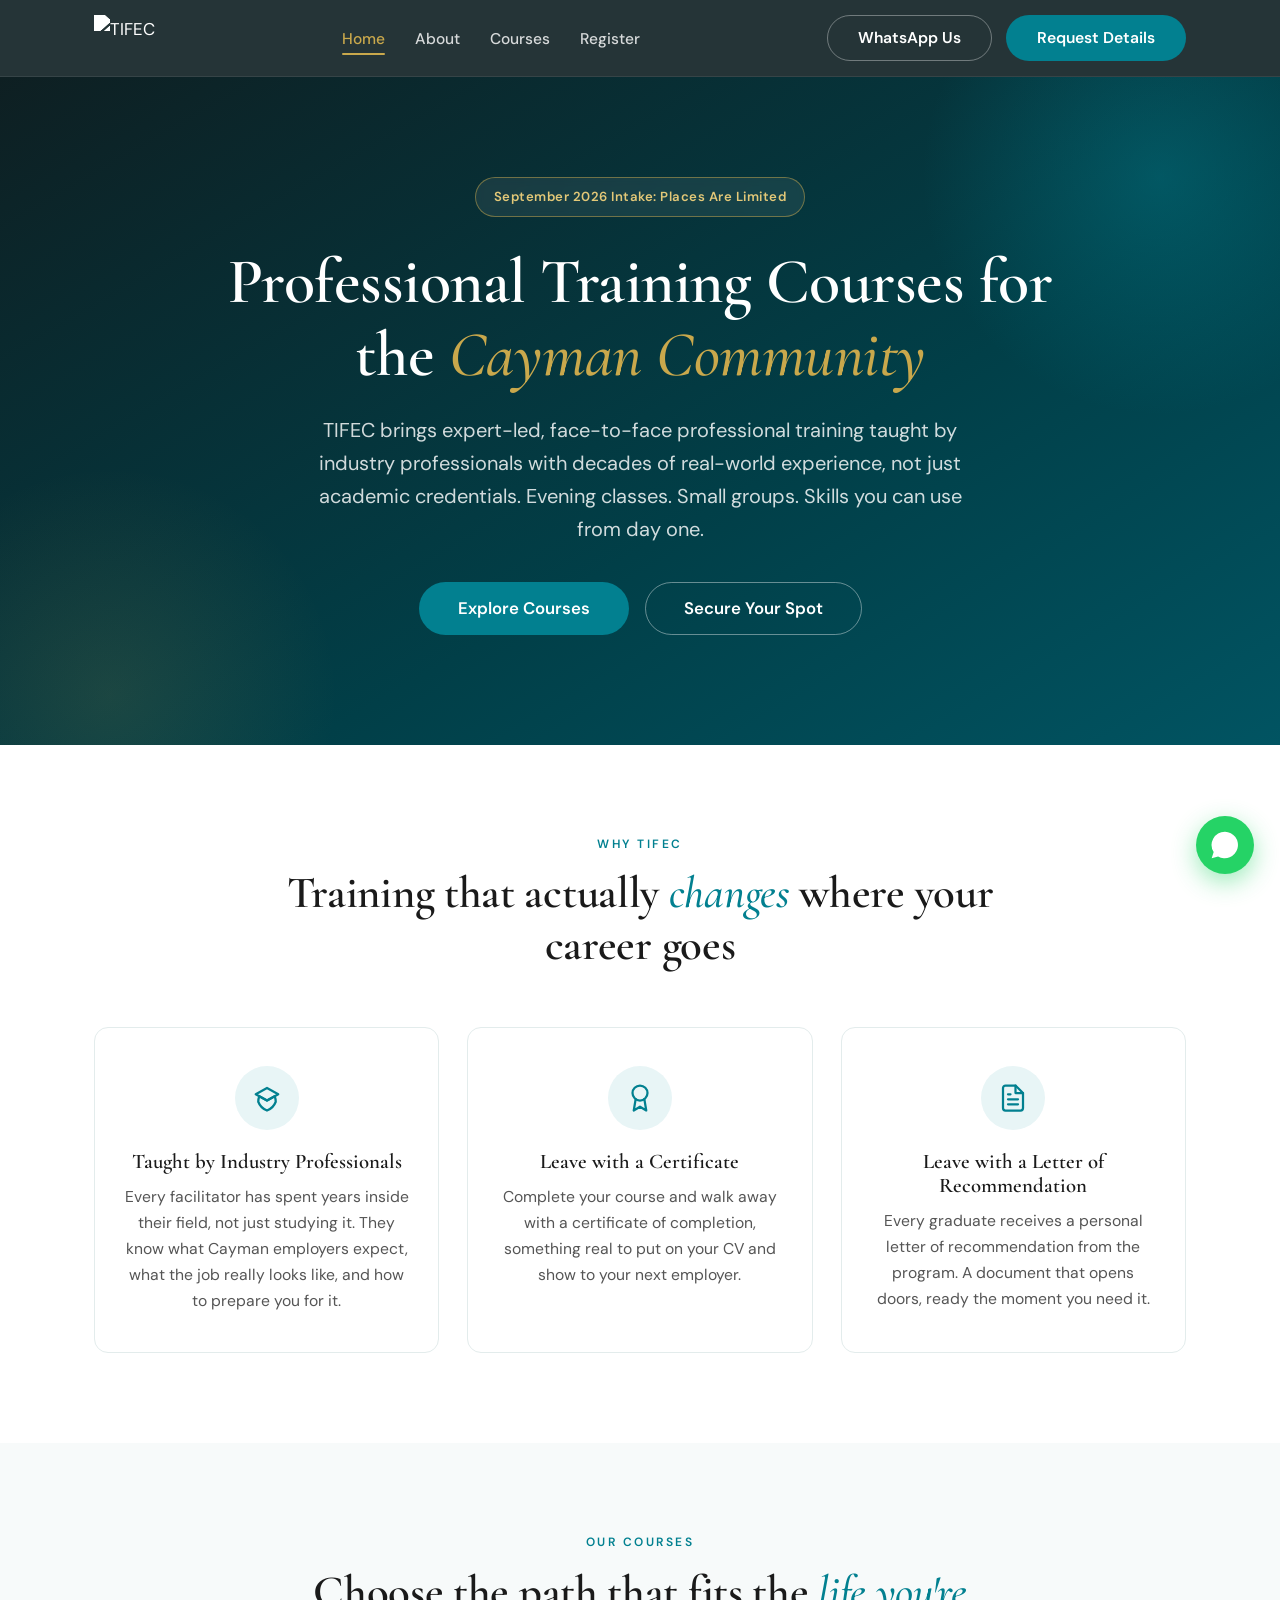
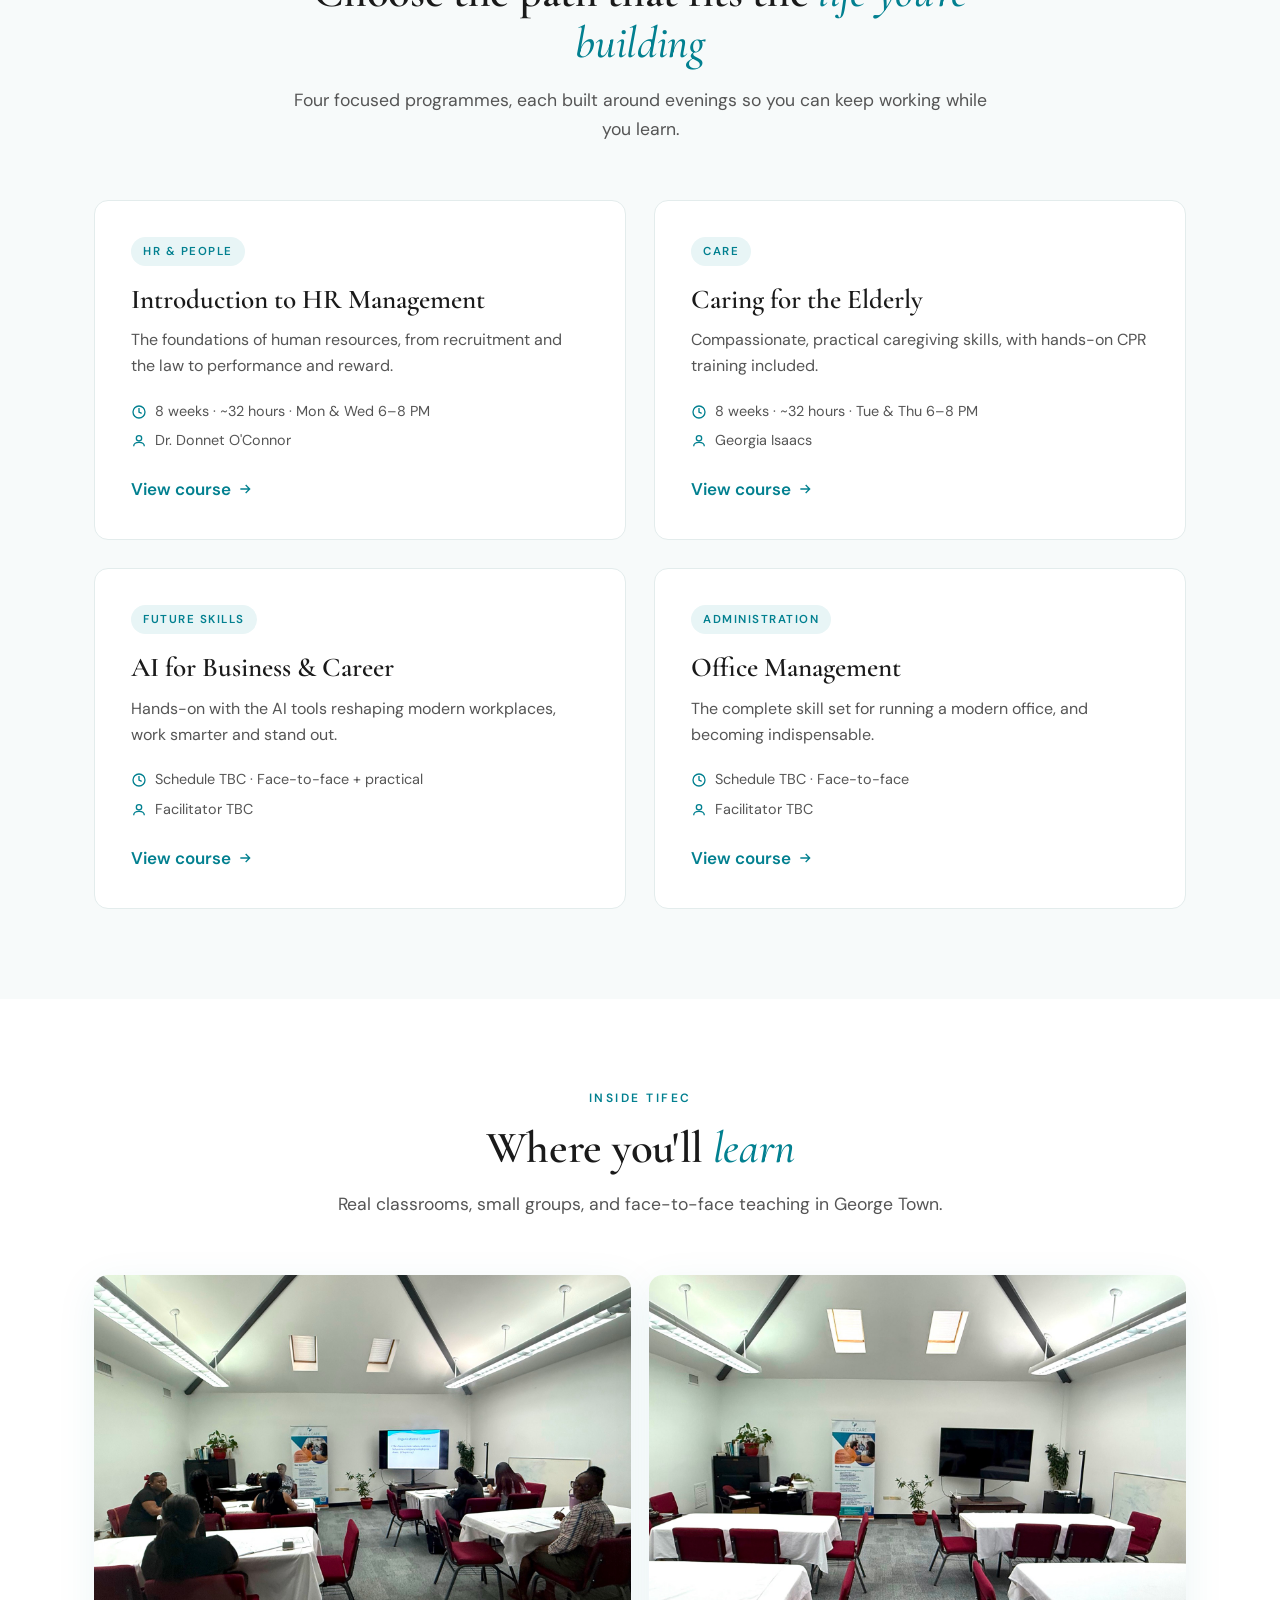
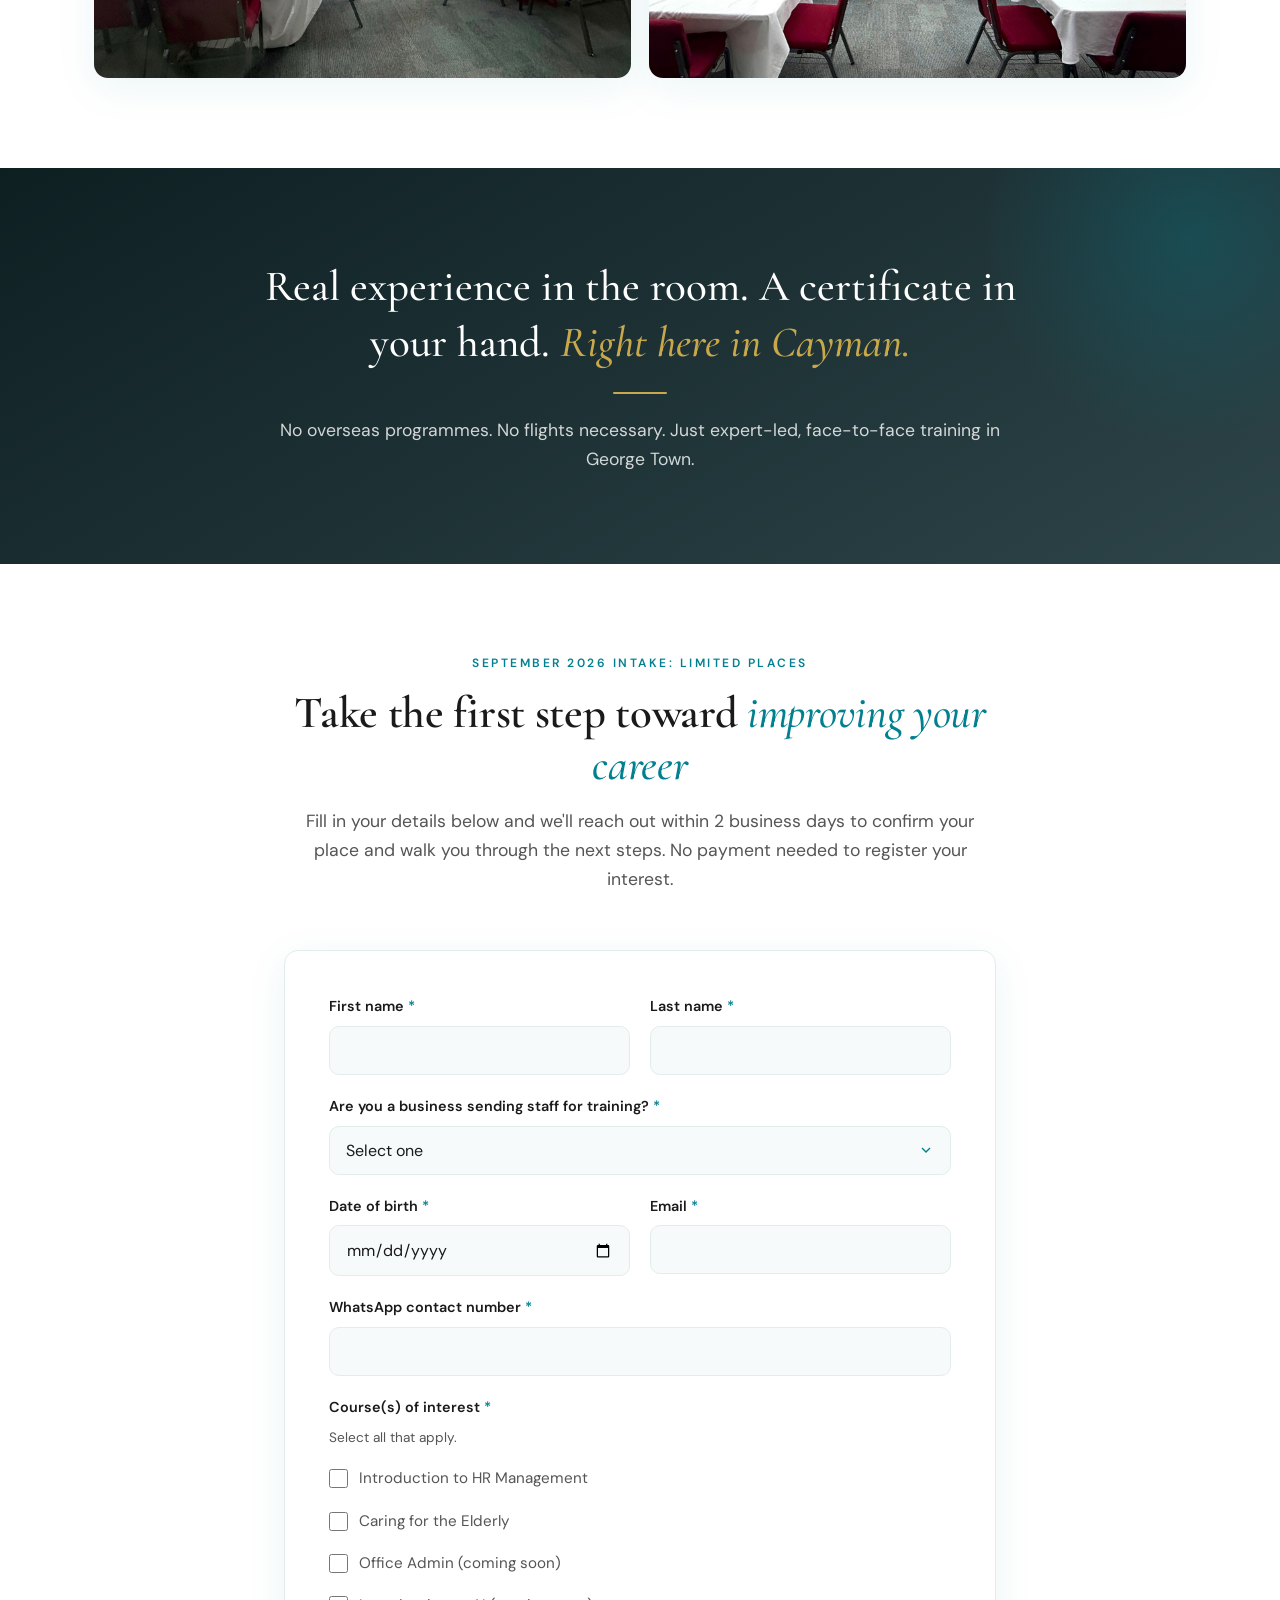
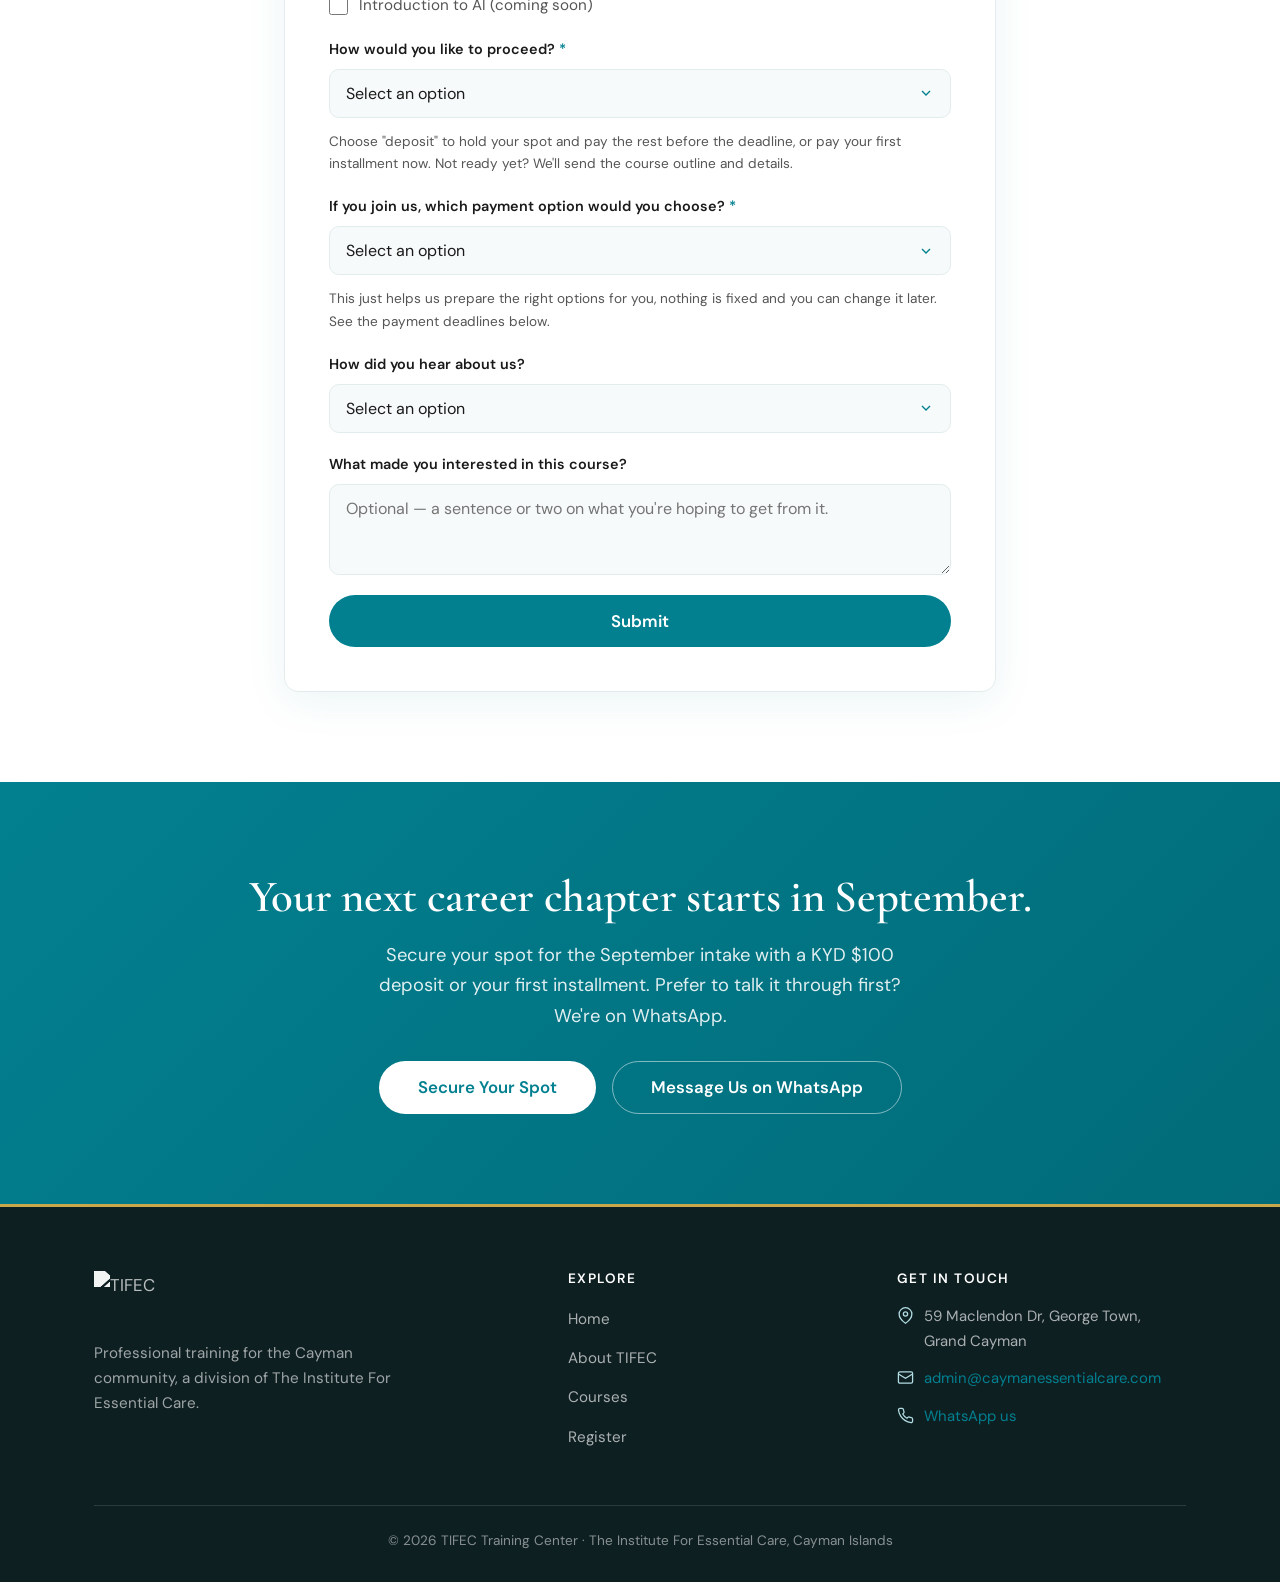
==== commit 182a64ad: "Use American spelling: installment / enrollment across site Co-Authored-By: Claude Opus 4.8 <noreply" ====
--- a/index.html
+++ b/index.html
@@ -222,15 +222,15 @@
               <option>I'd like to pay the KYD $100 deposit to save my spot</option>
               <option>I'm ready to make my first tuition payment</option>
             </select>
-            <p class="form-note">Choose "deposit" to hold your spot and pay the rest before the deadline, or pay your first instalment now. Not ready yet? We'll send the course outline and details.</p>
+            <p class="form-note">Choose "deposit" to hold your spot and pay the rest before the deadline, or pay your first installment now. Not ready yet? We'll send the course outline and details.</p>
           </div>
           <div class="form-group full" data-plan-group>
             <label>If you join us, which payment option would you choose? <span class="req">*</span></label>
             <select class="form-control" name="payment_method" required>
               <option value="" disabled selected>Select an option</option>
               <option>Pay in Full</option>
-              <option>Payment Plan (2 instalments)</option>
-              <option>Extended Plan (4 monthly instalments)</option>
+              <option>Payment Plan (2 installments)</option>
+              <option>Extended Plan (4 monthly installments)</option>
               <option>I'm not sure yet</option>
             </select>
             <p class="form-note">This just helps us prepare the right options for you, nothing is fixed and you can change it later. See the payment deadlines below.</p>
@@ -266,7 +266,7 @@
   <section class="section cta-band">
     <div class="container reveal">
       <h2>Your next career chapter starts in September.</h2>
-      <p>Secure your spot for the September intake with a KYD $100 deposit or your first instalment. Prefer to talk it through first? We're on WhatsApp.</p>
+      <p>Secure your spot for the September intake with a KYD $100 deposit or your first installment. Prefer to talk it through first? We're on WhatsApp.</p>
       <div class="hero-actions">
         <a href="register.html" class="btn btn-light btn-lg">Secure Your Spot</a>
         <a href="https://wa.me/4407555476193" target="_blank" rel="noopener" class="btn btn-outline btn-lg" style="color:#fff;border-color:rgba(255,255,255,0.5)">Message Us on WhatsApp</a>
